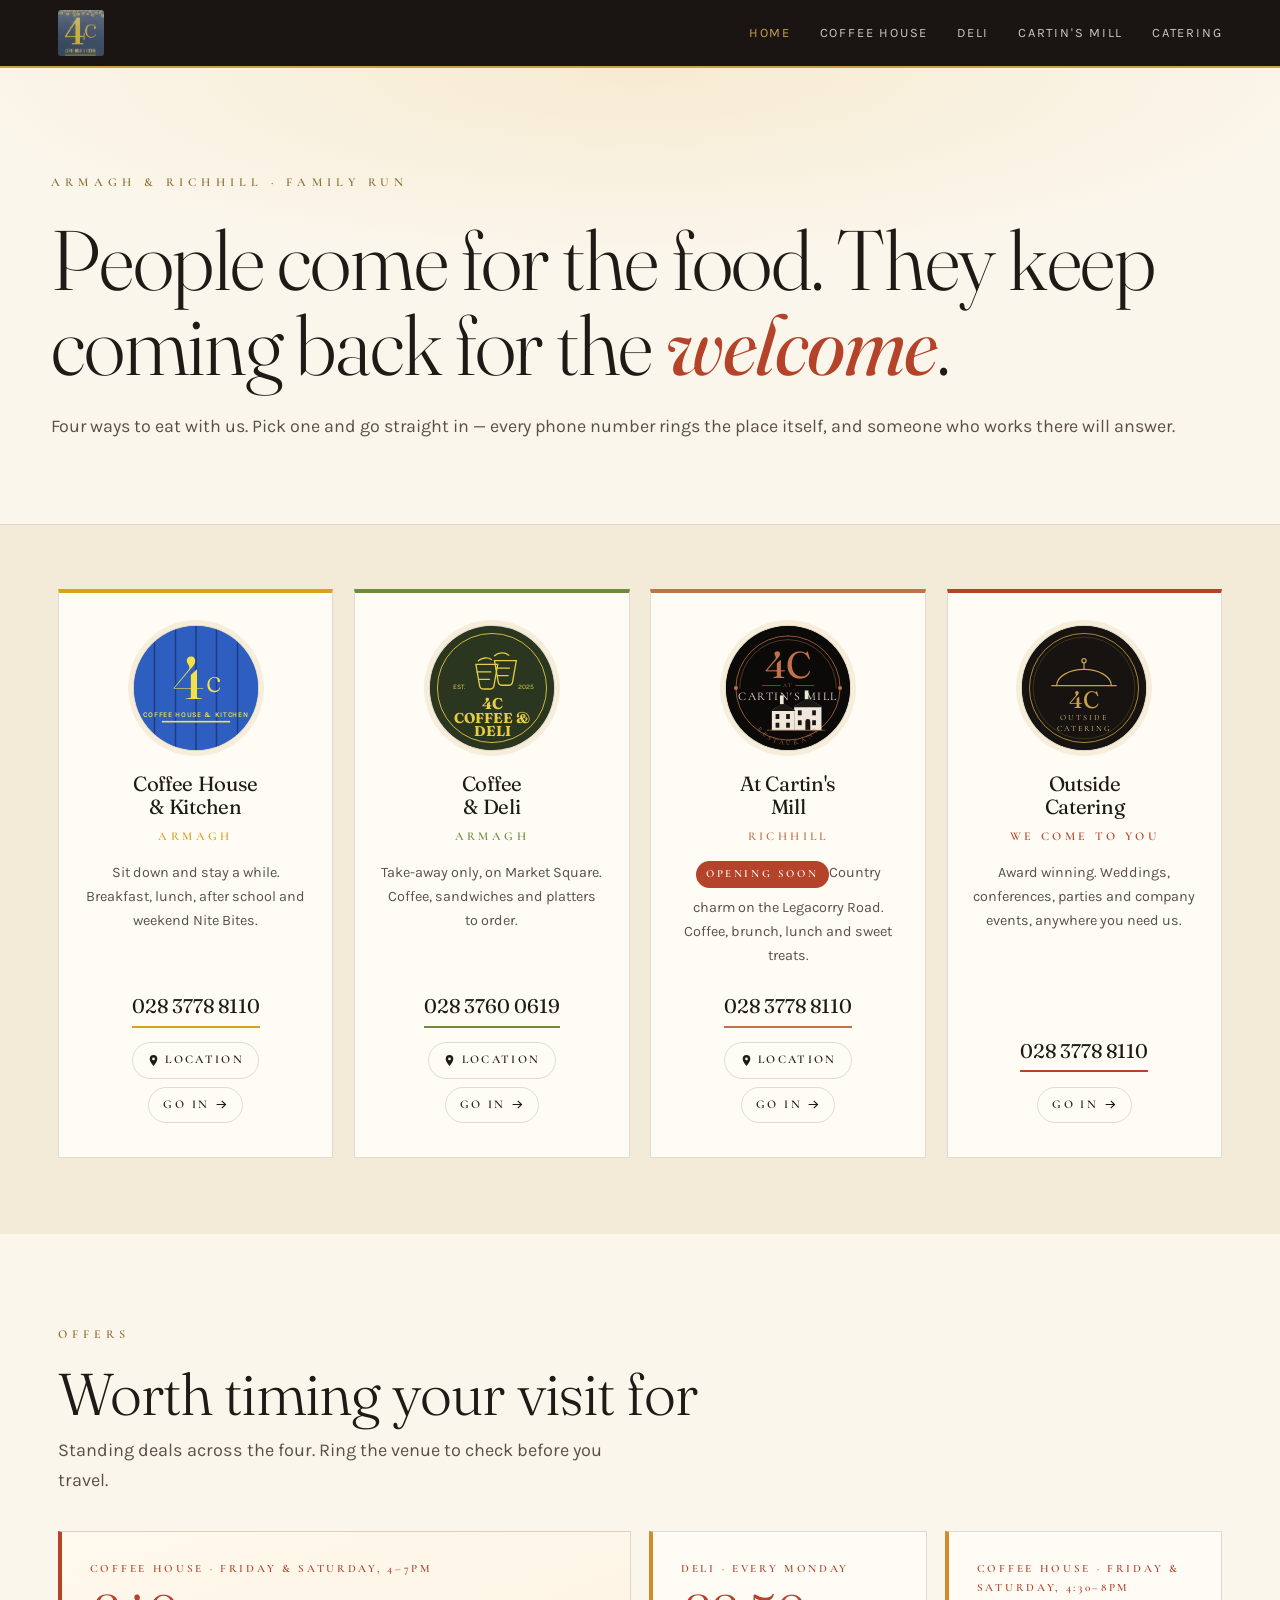
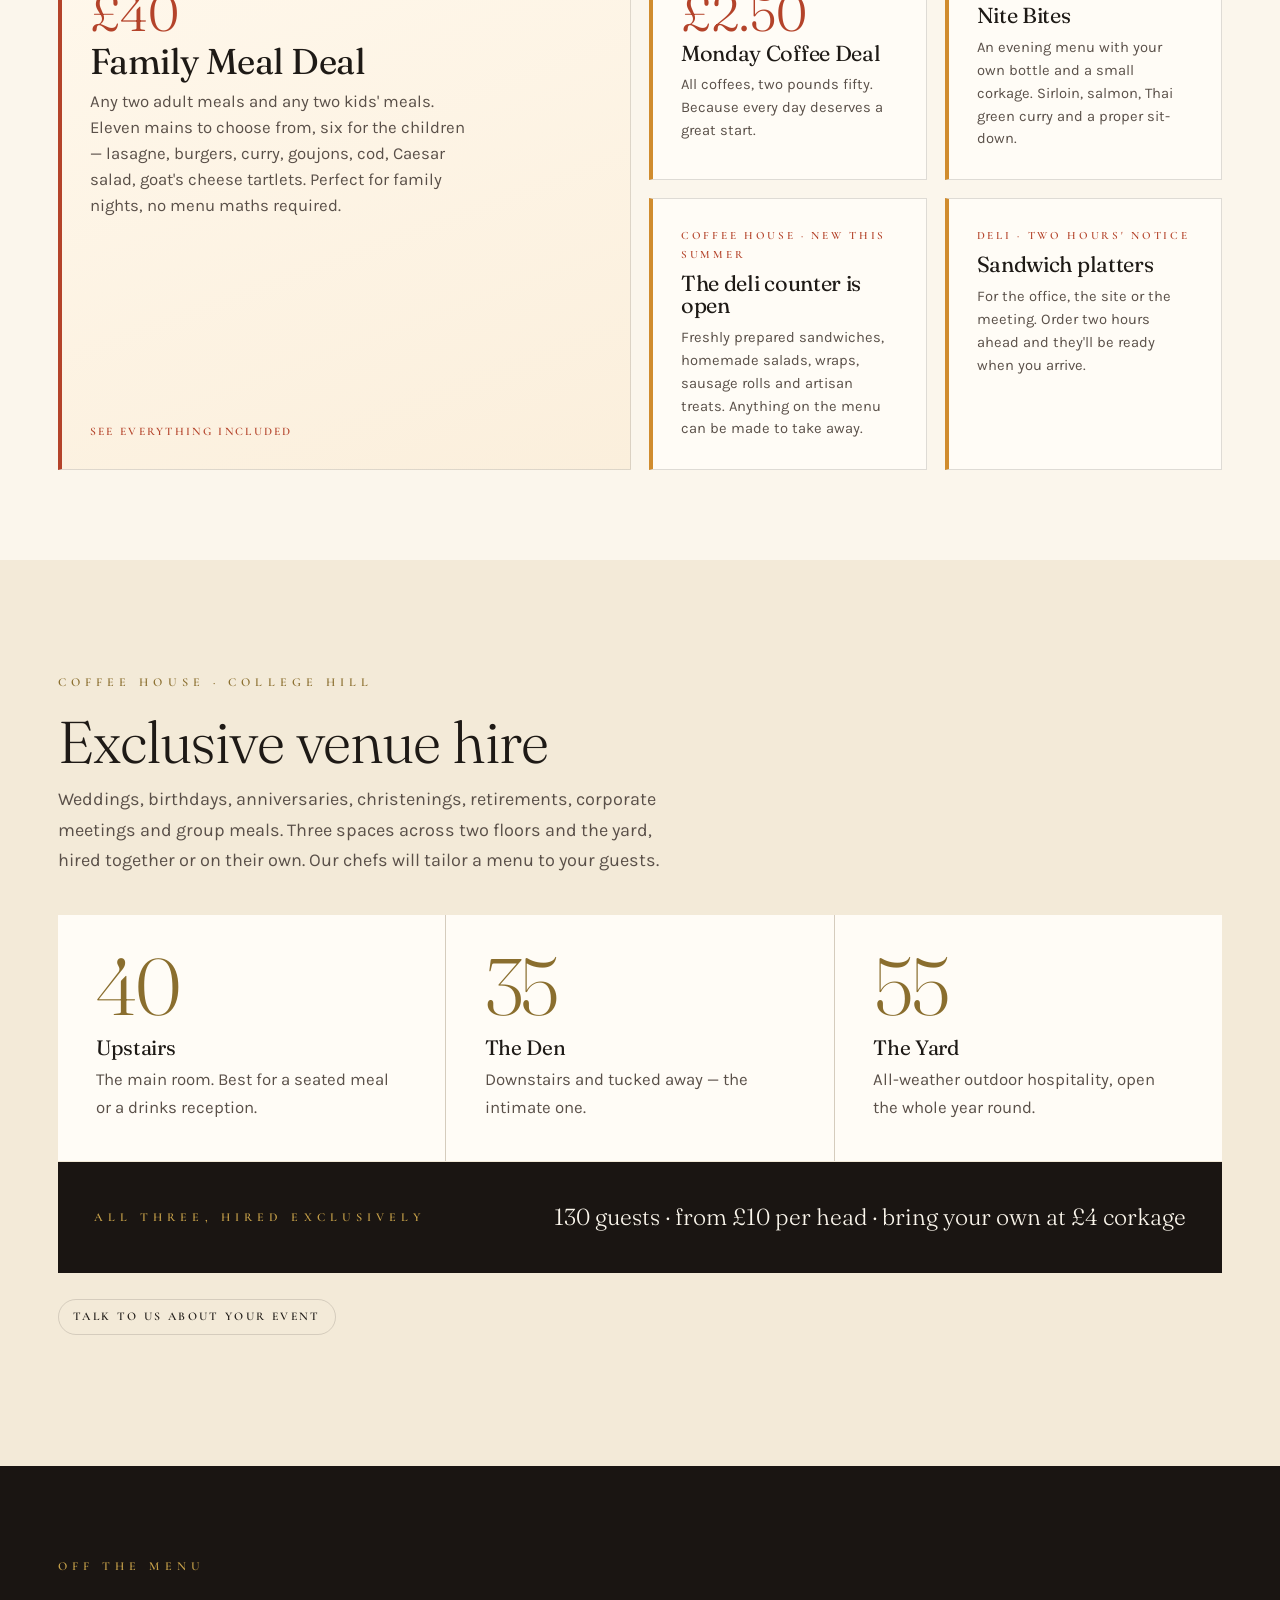
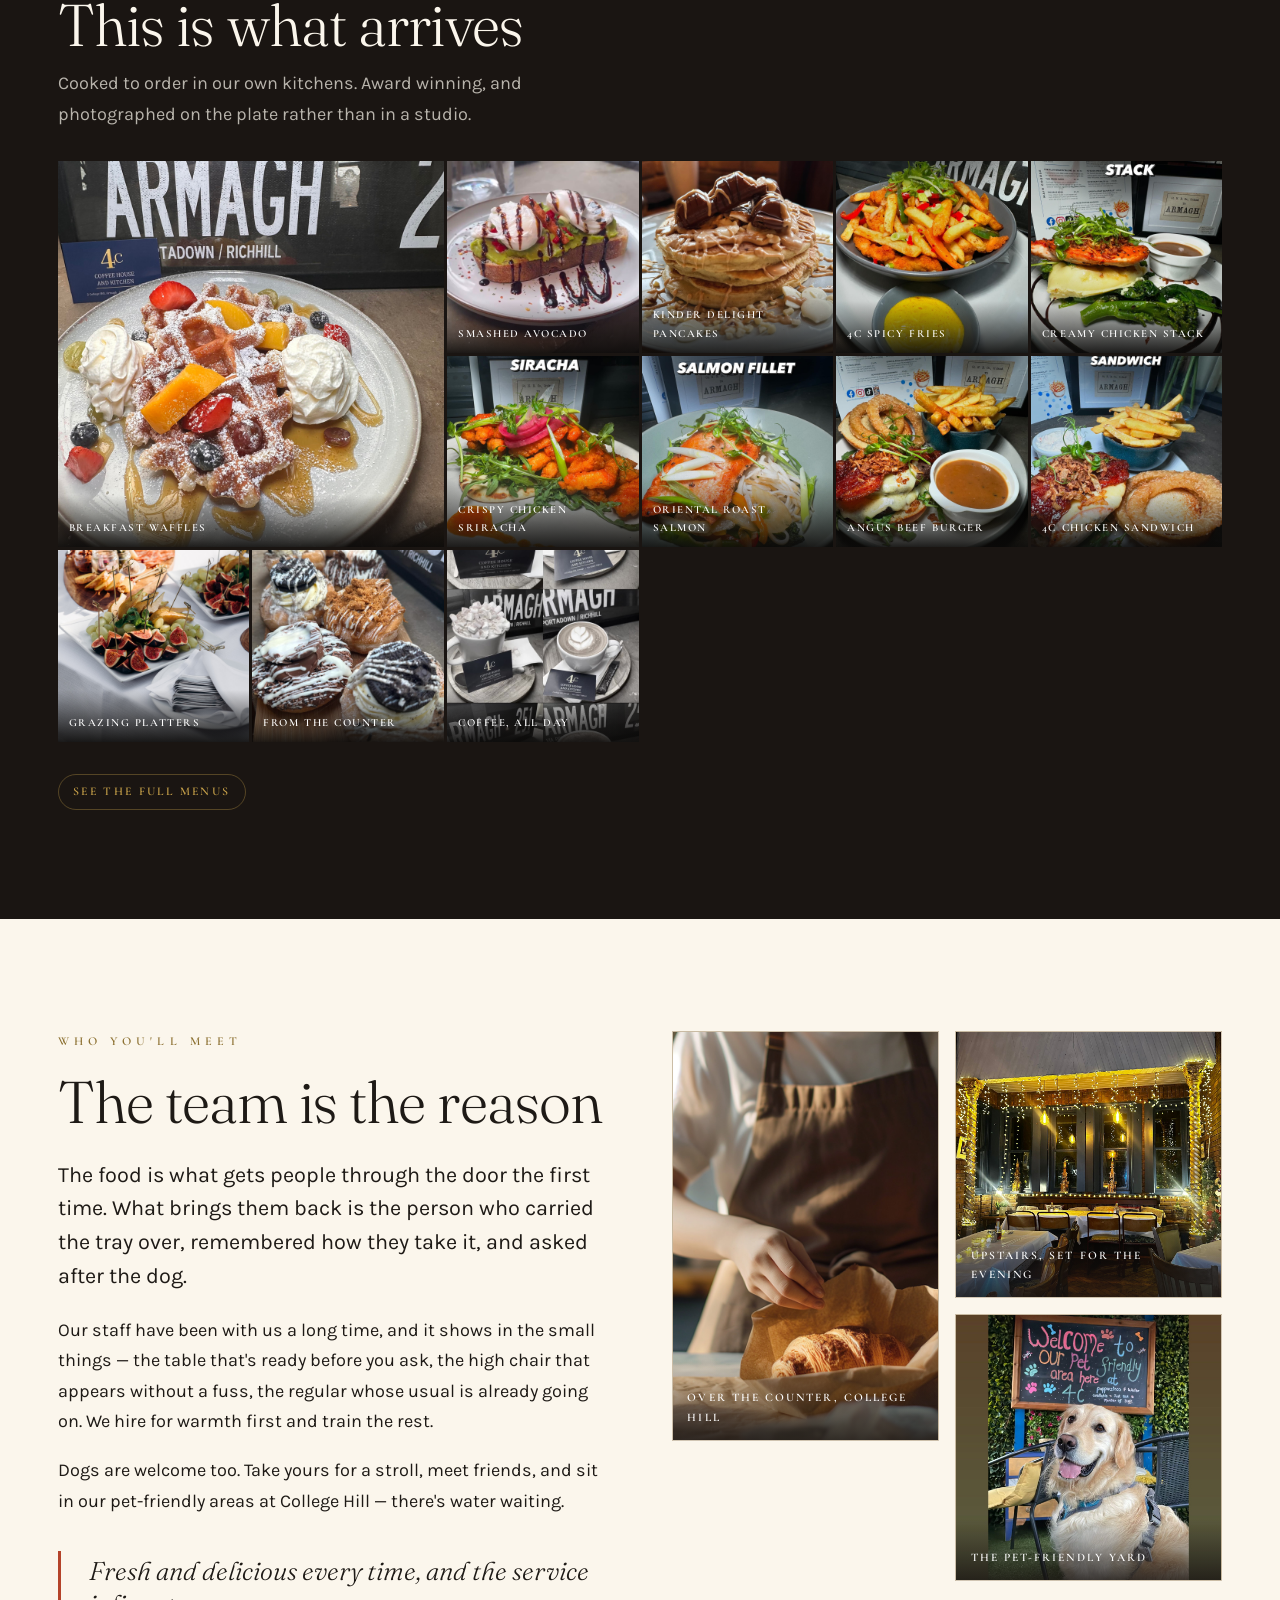
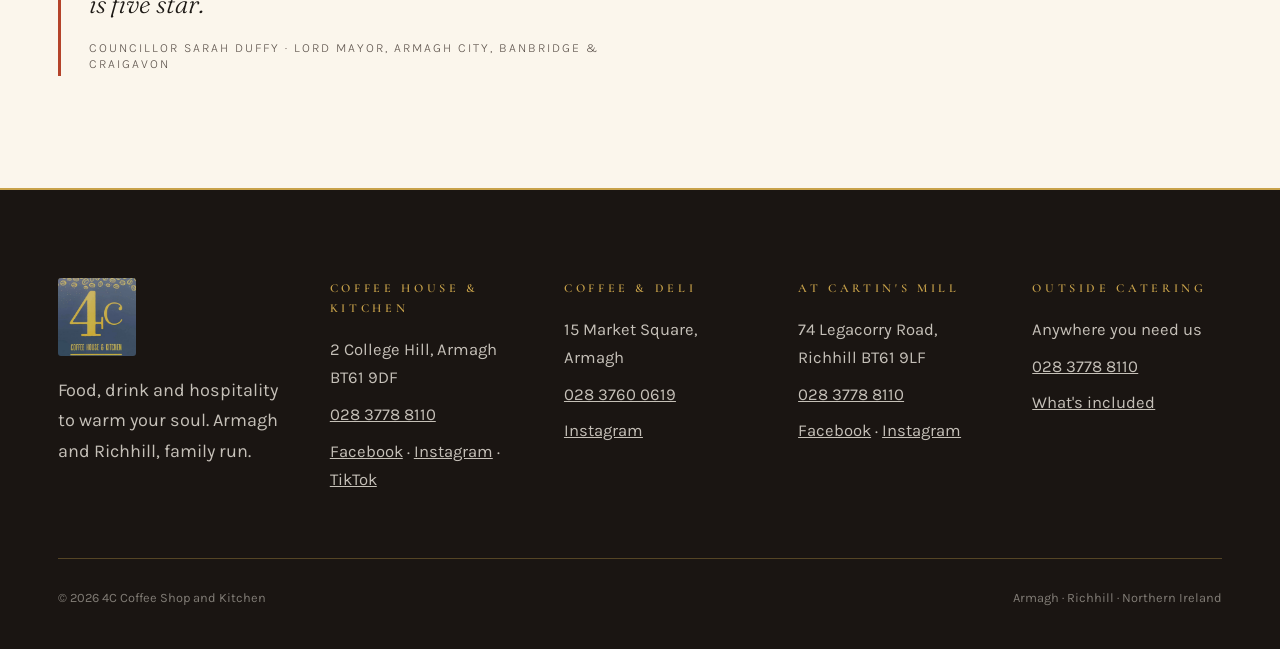
==== index.html @ 3dad9fb1 "Add the site pages, repointed from Wix to local images Eight files taken from the 4c-armagh-site-2 d" ====
<!DOCTYPE html>
<html lang="en-GB">
<head>
<meta charset="utf-8">
<meta name="viewport" content="width=device-width, initial-scale=1">
<title>4C — Coffee House &amp; Kitchen · Coffee &amp; Deli · At Cartin's Mill · Outside Catering</title>
<meta name="description" content="Four ways to eat with us across Armagh and Richhill. People come for the food and keep coming back for the welcome.">
<link rel="preconnect" href="https://fonts.googleapis.com">
<link rel="preconnect" href="https://fonts.gstatic.com" crossorigin>
<link href="https://fonts.googleapis.com/css2?family=Cormorant+Garamond:wght@400;500;600&family=Fraunces:opsz,wght@9..144,300;9..144,400;9..144,600;9..144,700&family=Karla:wght@300;400;500;600&display=swap" rel="stylesheet">
<link rel="stylesheet" href="styles.css">
</head>
<body>
<header class="masthead">
<div class="wrap masthead__in">
<a class="brandmark" href="index.html" aria-label="4C, home">
<img src="images/logo-4c.jpg" alt="4C Coffee House &amp; Kitchen">
</a>
<nav>
<a href="index.html" class="here">Home</a>
<a href="coffee-house.html">Coffee House</a>
<a href="coffee-deli.html">Deli</a>
<a href="cartins-mill.html">Cartin's Mill</a>
<a href="outside-catering.html">Catering</a>
</nav>
</div>
</header>
<main>
<section class="hero">
<div class="wrap hero__in">
<span class="label">Armagh &amp; Richhill · Family run</span>
<h1>People come for the food. They keep coming back for the <em>welcome</em>.</h1>
<p class="hero__sub">Four ways to eat with us. Pick one and go straight in — every phone number rings the place itself, and someone who works there will answer.</p>
</div>
</section>
<section class="offers" aria-label="Our four offerings">
<div class="wrap"><div class="offers__grid">
<article class="offer" style="--brand:#D9A21B">
<a class="offer__icon" href="coffee-house.html" aria-label="Coffee House and Kitchen">
<span class="medallion" style="--brand:#2E5EC0"><svg class="medallion__fb" viewBox="0 0 200 200" aria-hidden="true"><use href="sprite.svg#crest-ch"/></svg></span>
</a>
<h2 class="offer__name"><a href="coffee-house.html" style="text-decoration:none">Coffee House<br>&amp; Kitchen</a></h2>
<p class="offer__where">Armagh</p>
<p class="offer__note">Sit down and stay a while. Breakfast, lunch, after school and weekend Nite Bites.</p>
<a class="offer__tel" href="tel:+442837788110">028 3778 8110</a>
<div class="offer__acts">
<a class="btn" href="https://www.google.com/maps/search/?api=1&amp;query=4C+Coffee+House+and+Kitchen%2C+2+College+Hill%2C+Armagh+BT61+9DF"><svg aria-hidden="true"><use href="sprite.svg#i-pin"/></svg>Location</a>
<a class="btn" href="coffee-house.html">Go in<svg aria-hidden="true"><use href="sprite.svg#i-arrow"/></svg></a>
</div>
</article>
<article class="offer" style="--brand:#6E8A3C">
<a class="offer__icon" href="coffee-deli.html" aria-label="Coffee and Deli">
<span class="medallion" style="--brand:#2B3620"><svg class="medallion__fb" viewBox="0 0 200 200" aria-hidden="true"><use href="sprite.svg#crest-deli"/></svg></span>
</a>
<h2 class="offer__name"><a href="coffee-deli.html" style="text-decoration:none">Coffee<br>&amp; Deli</a></h2>
<p class="offer__where">Armagh</p>
<p class="offer__note">Take-away only, on Market Square. Coffee, sandwiches and platters to order.</p>
<a class="offer__tel" href="tel:+442837600619">028 3760 0619</a>
<div class="offer__acts">
<a class="btn" href="https://www.google.com/maps/search/?api=1&amp;query=4C+Coffee+and+Deli%2C+15+Market+Square%2C+Armagh"><svg aria-hidden="true"><use href="sprite.svg#i-pin"/></svg>Location</a>
<a class="btn" href="coffee-deli.html">Go in<svg aria-hidden="true"><use href="sprite.svg#i-arrow"/></svg></a>
</div>
</article>
<article class="offer" style="--brand:#C0724A">
<a class="offer__icon" href="cartins-mill.html" aria-label="At Cartin's Mill">
<span class="medallion" style="--brand:#0B0A09"><svg class="medallion__fb" viewBox="0 0 200 200" aria-hidden="true"><use href="sprite.svg#crest-mill"/></svg></span>
</a>
<h2 class="offer__name"><a href="cartins-mill.html" style="text-decoration:none">At Cartin's<br>Mill</a></h2>
<p class="offer__where">Richhill</p>
<p class="offer__note"><span class="flag">Opening soon</span>Country charm on the Legacorry Road. Coffee, brunch, lunch and sweet treats.</p>
<a class="offer__tel" href="tel:+442837788110">028 3778 8110</a>
<div class="offer__acts">
<a class="btn" href="https://www.google.com/maps/search/?api=1&amp;query=Cartin%27s+Mill%2C+74+Legacorry+Road%2C+Richhill%2C+Armagh+BT61+9LF"><svg aria-hidden="true"><use href="sprite.svg#i-pin"/></svg>Location</a>
<a class="btn" href="cartins-mill.html">Go in<svg aria-hidden="true"><use href="sprite.svg#i-arrow"/></svg></a>
</div>
</article>
<article class="offer" style="--brand:#B4432A">
<a class="offer__icon" href="outside-catering.html" aria-label="Outside Catering">
<span class="medallion" style="--brand:#171310"><svg class="medallion__fb" viewBox="0 0 200 200" aria-hidden="true"><use href="sprite.svg#crest-cater"/></svg></span>
</a>
<h2 class="offer__name"><a href="outside-catering.html" style="text-decoration:none">Outside<br>Catering</a></h2>
<p class="offer__where">We come to you</p>
<p class="offer__note">Award winning. Weddings, conferences, parties and company events, anywhere you need us.</p>
<a class="offer__tel" href="tel:+442837788110">028 3778 8110</a>
<div class="offer__acts">
<a class="btn" href="outside-catering.html">Go in<svg aria-hidden="true"><use href="sprite.svg#i-arrow"/></svg></a>
</div>
</article>
</div></div>
</section>
<section class="promos" aria-label="Offers">
<div class="wrap">
<span class="label label--dark">Offers</span>
<h2 style="margin:1.2rem 0 .7rem">Worth timing your visit for</h2>
<p style="max-width:54ch;color:var(--ink-soft);margin-bottom:2.2rem">Standing deals across the four. Ring the venue to check before you travel.</p>
<div class="promos__grid">
<a class="promo promo--hero" href="coffee-house.html#menus">
<span class="promo__tag">Coffee House · Friday &amp; Saturday, 4–7pm</span>
<span class="promo__price">£40</span>
<h3>Family Meal Deal</h3>
<p>Any two adult meals and any two kids' meals. Eleven mains to choose from, six for the children — lasagne, burgers, curry, goujons, cod, Caesar salad, goat's cheese tartlets. Perfect for family nights, no menu maths required.</p>
<span class="promo__go">See everything included</span>
</a>
<a class="promo" href="coffee-deli.html">
<span class="promo__tag">Deli · Every Monday</span>
<span class="promo__price">£2.50</span>
<h3>Monday Coffee Deal</h3>
<p>All coffees, two pounds fifty. Because every day deserves a great start.</p>
</a>
<a class="promo" href="coffee-house.html#menus">
<span class="promo__tag">Coffee House · Friday &amp; Saturday, 4:30–8pm</span>
<h3>Nite Bites</h3>
<p>An evening menu with your own bottle and a small corkage. Sirloin, salmon, Thai green curry and a proper sit-down.</p>
</a>
<a class="promo" href="coffee-house.html">
<span class="promo__tag">Coffee House · New this summer</span>
<h3>The deli counter is open</h3>
<p>Freshly prepared sandwiches, homemade salads, wraps, sausage rolls and artisan treats. Anything on the menu can be made to take away.</p>
</a>
<a class="promo" href="coffee-deli.html">
<span class="promo__tag">Deli · Two hours' notice</span>
<h3>Sandwich platters</h3>
<p>For the office, the site or the meeting. Order two hours ahead and they'll be ready when you arrive.</p>
</a>
</div>
</div>
</section>
<section class="band band--tint" id="hire">
<div class="wrap">
<span class="label label--dark">Coffee House · College Hill</span>
<h2 style="margin:1.2rem 0 .8rem">Exclusive venue hire</h2>
<p style="max-width:58ch;color:var(--ink-soft)">Weddings, birthdays, anniversaries, christenings, retirements, corporate meetings and group meals. Three spaces across two floors and the yard, hired together or on their own. Our chefs will tailor a menu to your guests.</p>
<div class="rooms">
<div class="room"><div class="room__n">40</div><h3>Upstairs</h3><p>The main room. Best for a seated meal or a drinks reception.</p></div>
<div class="room"><div class="room__n">35</div><h3>The Den</h3><p>Downstairs and tucked away — the intimate one.</p></div>
<div class="room"><div class="room__n">55</div><h3>The Yard</h3><p>All-weather outdoor hospitality, open the whole year round.</p></div>
</div>
<div class="hire-terms">
<span class="label">All three, hired exclusively</span>
<strong>130 guests · from £10 per head · bring your own at £4 corkage</strong>
</div>
<p style="margin-top:1.6rem"><a class="btn" href="coffee-house.html#hire">Talk to us about your event</a></p>
</div>
</section>
<section class="foodwall" aria-label="Food at 4C">
<div class="wrap">
<span class="label">Off the menu</span>
<h2 style="margin:1.2rem 0 .8rem;color:var(--cream)">This is what arrives</h2>
<p style="color:rgba(251,246,236,.7);max-width:52ch;margin-bottom:2rem">Cooked to order in our own kitchens. Award winning, and photographed on the plate rather than in a studio.</p>
<div class="foodwall__grid">
<figure><img src="images/dish-waffles.jpg" alt="Breakfast waffles with seasonal fruit and cream" loading="lazy" onerror="this.style.display='none';this.parentNode.classList.add('noimg')"><figcaption>Breakfast Waffles</figcaption></figure>
<figure><img src="images/dish-smashed-avocado.jpg" alt="Smashed avocado with poached egg and halloumi" loading="lazy" onerror="this.style.display='none';this.parentNode.classList.add('noimg')"><figcaption>Smashed Avocado</figcaption></figure>
<figure><img src="images/dish-kinder-pancakes.jpg" alt="Kinder Delight pancake stack" loading="lazy" onerror="this.style.display='none';this.parentNode.classList.add('noimg')"><figcaption>Kinder Delight Pancakes</figcaption></figure>
<figure><img src="images/dish-spicy-fries.jpg" alt="4C spicy loaded fries with jalapeños" loading="lazy" onerror="this.style.display='none';this.parentNode.classList.add('noimg')"><figcaption>4C Spicy Fries</figcaption></figure>
<figure><img src="images/dish-creamy-chicken-stack.jpg" alt="Creamy chicken stack on champ" loading="lazy" onerror="this.style.display='none';this.parentNode.classList.add('noimg')"><figcaption>Creamy Chicken Stack</figcaption></figure>
<figure><img src="images/dish-sriracha.jpg" alt="Crispy chicken sriracha on flatbread" loading="lazy" onerror="this.style.display='none';this.parentNode.classList.add('noimg')"><figcaption>Crispy Chicken Sriracha</figcaption></figure>
<figure><img src="images/dish-salmon.jpg" alt="Oriental roast salmon fillet" loading="lazy" onerror="this.style.display='none';this.parentNode.classList.add('noimg')"><figcaption>Oriental Roast Salmon</figcaption></figure>
<figure><img src="images/dish-angus-burger.jpg" alt="Smashed Angus beef burger with fries and soup" loading="lazy" onerror="this.style.display='none';this.parentNode.classList.add('noimg')"><figcaption>Angus Beef Burger</figcaption></figure>
<figure><img src="images/dish-chicken-sandwich.jpg" alt="4C chicken sandwich with house fries" loading="lazy" onerror="this.style.display='none';this.parentNode.classList.add('noimg')"><figcaption>4C Chicken Sandwich</figcaption></figure>
<figure><img src="images/grazing-platter.jpg" alt="Grazing platter with figs and grapes" loading="lazy" onerror="this.style.display='none';this.parentNode.classList.add('noimg')"><figcaption>Grazing Platters</figcaption></figure>
<figure><img src="images/sweet-treats.jpg" alt="Cream buns with chocolate drizzle" loading="lazy" onerror="this.style.display='none';this.parentNode.classList.add('noimg')"><figcaption>From the Counter</figcaption></figure>
<figure><img src="images/hot-chocolate-cappuccino.jpg" alt="Cappuccino and hot chocolate" loading="lazy" onerror="this.style.display='none';this.parentNode.classList.add('noimg')"><figcaption>Coffee, all day</figcaption></figure>
</div>
<p style="margin-top:2rem"><a class="btn" style="border-color:var(--hairline-gold);color:var(--gold)" href="coffee-house.html#menus">See the full menus</a></p>
</div>
</section>
<section class="band">
<div class="wrap">
<div class="welcome">
<div>
<span class="label label--dark">Who you'll meet</span>
<h2 style="margin:1.3rem 0 1.6rem">The team is the reason</h2>
<p class="welcome__lead">The food is what gets people through the door the first time. What brings them back is the person who carried the tray over, remembered how they take it, and asked after the dog.</p>
<p>Our staff have been with us a long time, and it shows in the small things — the table that's ready before you ask, the high chair that appears without a fuss, the regular whose usual is already going on. We hire for warmth first and train the rest.</p>
<p>Dogs are welcome too. Take yours for a stroll, meet friends, and sit in our pet-friendly areas at College Hill — there's water waiting.</p>
<figure class="pull">
Fresh and delicious every time, and the service is five star.
<cite>Councillor Sarah Duffy · Lord Mayor, Armagh City, Banbridge &amp; Craigavon</cite>
</figure>
</div>
<div class="frames">
<figure class="frame frame--tall">
<img src="images/team-counter.jpg" alt="A member of the 4C team handing over a fresh bake" loading="lazy" onerror="this.style.display='none';this.parentNode.classList.add('noimg')">
<figcaption>Over the counter, College Hill</figcaption>
</figure>
<figure class="frame frame--sq">
<img src="images/interior-evening.jpg" alt="Inside the Coffee House in the evening" loading="lazy" onerror="this.style.display='none';this.parentNode.classList.add('noimg')">
<figcaption>Upstairs, set for the evening</figcaption>
</figure>
<figure class="frame frame--sq">
<img src="images/yard-pet-friendly.jpg" alt="A dog in the pet-friendly yard" loading="lazy" onerror="this.style.display='none';this.parentNode.classList.add('noimg')">
<figcaption>The pet-friendly yard</figcaption>
</figure>
</div>
</div>
</div>
</section>
</main>
<footer class="foot">
<div class="wrap">
<div class="foot__grid">
<div>
<img class="footmark" src="images/logo-4c.jpg" alt="4C Coffee House &amp; Kitchen">
<p style="margin-top:1.2rem;max-width:30ch;color:rgba(251,246,236,.76)">Food, drink and hospitality to warm your soul. Armagh and Richhill, family run.</p>
</div>
<div><h4>Coffee House &amp; Kitchen</h4><ul>
<li>2 College Hill, Armagh BT61 9DF</li>
<li><a href="tel:+442837788110">028 3778 8110</a></li>
<li><a href="https://www.facebook.com/4ccoffeehouse">Facebook</a> · <a href="https://www.instagram.com/4ccoffeehouse/">Instagram</a> · <a href="https://www.tiktok.com/@4coffeehouseandkitchen">TikTok</a></li></ul></div>
<div><h4>Coffee &amp; Deli</h4><ul>
<li>15 Market Square, Armagh</li>
<li><a href="tel:+442837600619">028 3760 0619</a></li>
<li><a href="https://www.instagram.com/4ccoffeeanddeli/">Instagram</a></li></ul></div>
<div><h4>At Cartin's Mill</h4><ul>
<li>74 Legacorry Road, Richhill BT61 9LF</li>
<li><a href="tel:+442837788110">028 3778 8110</a></li>
<li><a href="https://www.facebook.com/profile.php?id=61592115714688">Facebook</a> · <a href="https://www.instagram.com/4catcartinsmill/">Instagram</a></li></ul></div>
<div><h4>Outside Catering</h4><ul>
<li>Anywhere you need us</li>
<li><a href="tel:+442837788110">028 3778 8110</a></li>
<li><a href="outside-catering.html">What's included</a></li></ul></div>
</div>
<div class="foot__end">
<span>© 2026 4C Coffee Shop and Kitchen</span>
<span>Armagh · Richhill · Northern Ireland</span>
</div>
</div>
</footer>
</body>
</html>
---- styles.css ----
:root{
--cream:#FBF6EC;--cream-deep:#F3EAD8;--ink:#1E1A16;--ink-soft:#5A5049;
--gold:#C8A24A;--amber:#D9A21B;--paprika:#B4432A;--ochre:#D08C2E;
--espresso:#1A1512;--espresso-lift:#241D18;
--hairline:rgba(30,26,22,.14);--hairline-gold:rgba(200,162,74,.34);
--ch-blue:#2E5EC0;--ch-amber:#D9A21B;
--deli-olive:#2B3620;--deli-gold:#C9A227;--deli-herb:#6E8A3C;
--mill-copper:#C0724A;--mill-char:#14110F;--mill-brass:#D9A05B;
--cater-terra:#B4432A;--cater-ochre:#D08C2E;
--accent:var(--amber);--accent-ink:#8A6E2E;--accent-wash:rgba(200,162,74,.12);
--display:"Fraunces",Georgia,serif;--body:"Karla",system-ui,sans-serif;
--crest:"Cormorant Garamond",Georgia,serif;--gutter:clamp(1.25rem,4.5vw,4.5rem);
}
*{box-sizing:border-box}
html{scroll-behavior:smooth}
@media (prefers-reduced-motion:reduce){html{scroll-behavior:auto}*,*::before,*::after{animation:none!important;transition-duration:.001ms!important}}
body{margin:0;background:var(--cream);color:var(--ink);font-family:var(--body);
font-size:clamp(1.01rem,.42vw + .92rem,1.13rem);line-height:1.68;-webkit-font-smoothing:antialiased}
img{max-width:100%;display:block}
a{color:inherit}
:focus-visible{outline:2px solid var(--paprika);outline-offset:4px}
h1,h2,h3{font-family:var(--display);font-weight:400;line-height:1.02;letter-spacing:-.015em;margin:0}
h1{font-size:clamp(2.6rem,6.4vw,5.6rem);font-weight:300}
h2{font-size:clamp(2.1rem,4.6vw,3.7rem);font-weight:300}
h3{font-size:clamp(1.35rem,1.9vw,1.75rem)}
p{margin:0 0 1.05em}
.wrap{max-width:1280px;margin-inline:auto;padding-inline:var(--gutter)}
.label{font-family:var(--crest);font-weight:600;font-size:clamp(.76rem,.9vw,.86rem);
letter-spacing:.42em;text-transform:uppercase;display:block;color:#8A6E2E}
.label--dark{color:#8A6E2E}
.masthead{position:sticky;top:0;z-index:80;background:var(--espresso);
color:var(--cream);border-bottom:2px solid var(--gold)}
.masthead__in{display:flex;align-items:center;gap:2rem;height:66px}
.brandmark{display:block;line-height:0;flex:none}
.brandmark img{height:46px;width:auto;border-radius:3px;transition:opacity .25s}
.brandmark:hover img{opacity:.82}
.footmark{height:78px;width:auto;border-radius:3px}
.masthead nav{margin-left:auto;display:flex;align-items:center;gap:1.8rem}
.masthead nav a{text-decoration:none;font-size:.8rem;letter-spacing:.14em;
text-transform:uppercase;opacity:.8;transition:.25s}
.masthead nav a:hover,.masthead nav a.here{opacity:1;color:var(--gold)}
@media(max-width:1000px){.masthead nav a{display:none}}
.hero{background:var(--cream);color:var(--ink);position:relative;overflow:hidden;
padding:clamp(3.5rem,9vw,6.5rem) 0 clamp(2.5rem,5vw,4rem);
border-bottom:1px solid var(--hairline)}
.hero::before{content:"";position:absolute;inset:0;pointer-events:none;
background:radial-gradient(90% 70% at 50% 0%,rgba(217,162,27,.13),transparent 62%)}
.hero__in{position:relative;max-width:none;width:100%;padding-inline:clamp(1.25rem,4vw,3.5rem)}
.hero h1{max-width:none;width:100%;margin:1.6rem 0 0;
font-size:clamp(2.5rem,6.6vw,6.4rem);line-height:1.0}
.hero h1 em{font-style:italic;color:var(--paprika);font-weight:400}
.hero__sub{max-width:none;width:100%;margin-top:1.7rem;
font-size:clamp(1.05rem,1.4vw,1.4rem);font-weight:400;line-height:1.5;color:var(--ink-soft)}
.offers{background:var(--cream-deep);padding:clamp(2.5rem,5vw,4rem) 0 clamp(3rem,6vw,5rem)}
.offers__grid{display:grid;gap:clamp(1rem,1.6vw,1.5rem)}
@media(min-width:700px){.offers__grid{grid-template-columns:repeat(2,1fr)}}
@media(min-width:1120px){.offers__grid{grid-template-columns:repeat(4,1fr)}}
.offer{background:#FFFCF6;color:var(--ink);border:1px solid var(--hairline);
border-top:4px solid var(--brand);
padding:clamp(1.75rem,2.6vw,2.4rem) clamp(1.25rem,2vw,1.75rem);
display:flex;flex-direction:column;align-items:center;text-align:center;
transition:transform .35s ease,box-shadow .35s ease}
.offer:hover{transform:translateY(-4px);box-shadow:0 14px 34px rgba(30,26,22,.13)}
.offer__icon{display:block;text-decoration:none;border-radius:50%}
.medallion{position:relative;width:clamp(104px,10vw,124px);aspect-ratio:1;border-radius:50%;
display:grid;place-items:center;overflow:hidden;background:var(--brand);
box-shadow:0 0 0 1px rgba(30,26,22,.12),0 0 0 6px rgba(200,162,74,.16);
transition:box-shadow .4s ease,transform .4s ease}
.offer__icon:hover .medallion{box-shadow:0 0 0 1px var(--brand),0 0 0 10px rgba(200,162,74,.26);transform:translateY(-2px)}
.medallion img{position:absolute;inset:0;width:100%;height:100%;object-fit:cover;z-index:2}
.medallion__fb{position:absolute;inset:0;z-index:1;width:100%;height:100%}
.offer__name{font-family:var(--display);font-size:clamp(1.15rem,1.6vw,1.4rem);
line-height:1.15;margin:1.35rem 0 .45rem;font-weight:400}
.offer__where{font-family:var(--crest);font-size:.75rem;letter-spacing:.28em;
text-transform:uppercase;color:var(--brand);margin:0;font-weight:600}
.offer__note{font-size:.9rem;color:var(--ink-soft);margin:.9rem 0 0;max-width:27ch;flex:1}
.offer__tel{display:block;margin:1.4rem 0 .9rem;font-family:var(--display);font-size:1.24rem;
text-decoration:none;color:var(--ink);border-bottom:2px solid var(--brand);padding-bottom:.1em}
.offer__tel:hover{color:var(--brand)}
.offer__acts{display:flex;gap:.5rem;flex-wrap:wrap;justify-content:center}
.btn{display:inline-flex;align-items:center;gap:.45em;text-decoration:none;
font-family:var(--crest);font-size:.74rem;letter-spacing:.2em;text-transform:uppercase;font-weight:600;
border:1px solid var(--hairline);color:var(--ink);border-radius:999px;
padding:.62em 1.2em;transition:.25s;white-space:nowrap;background:transparent}
.btn:hover{background:var(--paprika);border-color:var(--paprika);color:#fff}
.btn svg{width:13px;height:13px;fill:currentColor;flex:none}
.flag{display:inline-block;margin-bottom:.5rem;font-family:var(--crest);font-size:.68rem;
letter-spacing:.24em;text-transform:uppercase;font-weight:600;
background:var(--paprika);color:#fff;padding:.4em .95em;border-radius:999px}
.band{padding:clamp(4rem,9vw,7rem) 0}
.band--tint{background:var(--cream-deep)}
.band__head{margin-bottom:clamp(2rem,4vw,3.25rem);max-width:34ch}
.band__head h2{margin-top:1.3rem}
.band__head p{margin-top:1.2rem;max-width:56ch;color:var(--ink-soft)}
.welcome{display:grid;gap:clamp(2rem,5vw,4.5rem);align-items:start}
@media(min-width:960px){.welcome{grid-template-columns:1fr 1fr}}
.welcome__lead{font-size:1.2em;line-height:1.55}
.pull{border-left:3px solid var(--paprika);padding:.2rem 0 .2rem 1.8rem;margin:2.2rem 0 0;
font-family:var(--display);font-weight:300;font-style:italic;
font-size:clamp(1.2rem,2.2vw,1.6rem);line-height:1.32}
.pull cite{display:block;margin-top:1.1rem;font-family:var(--body);font-style:normal;
font-size:.78rem;letter-spacing:.16em;text-transform:uppercase;color:var(--ink-soft)}
.frames{display:grid;grid-template-columns:repeat(2,1fr);gap:1rem}
.frame{position:relative;overflow:hidden;border:1px solid var(--hairline);margin:0;
background:linear-gradient(150deg,#EFE3CE,#E2D2B4 55%,#EADCC4)}
.frame--tall{grid-row:span 2;aspect-ratio:3/4.6}
.frame--sq{aspect-ratio:1}
.frame img{width:100%;height:100%;object-fit:cover;position:relative;z-index:2}
.frame figcaption{position:absolute;left:0;right:0;bottom:0;z-index:3;padding:1.8rem .9rem .8rem;
font-family:var(--crest);font-size:.72rem;letter-spacing:.18em;text-transform:uppercase;font-weight:600;
color:#fff;background:linear-gradient(transparent,rgba(26,21,18,.82))}
.frame.noimg figcaption{background:none;position:static;display:grid;place-items:center;
height:100%;color:#8A6E2E;text-align:center;padding:1rem}
.quickbar__in{display:flex;gap:1rem;align-items:center;flex-wrap:wrap;justify-content:space-between}
.quickbar__acts{display:flex;gap:.5rem;flex-wrap:wrap}
.venue__facts{min-width:min(100%,268px);padding-top:1.35rem;border-top:3px solid var(--accent)}
.venue__facts dl{margin:0;display:grid;gap:1.15rem}
.venue__facts dt{font-family:var(--crest);font-size:.74rem;letter-spacing:.3em;
text-transform:uppercase;color:var(--ink-soft);margin-bottom:.2rem;font-weight:600}
.venue__facts dd{margin:0;font-size:.97em;line-height:1.5}
.socials{display:flex;gap:.5rem;margin-top:.35rem;flex-wrap:wrap}
.tabs{display:flex;gap:.55rem;flex-wrap:wrap;margin-bottom:1.75rem}
.tab{font-family:var(--crest);font-size:.8rem;letter-spacing:.24em;text-transform:uppercase;
font-weight:600;background:transparent;color:var(--ink);border:1px solid var(--hairline);
border-radius:999px;padding:.7em 1.5em;cursor:pointer;transition:.25s}
.tab:hover{border-color:var(--accent)}
.tab[aria-selected="true"]{background:var(--accent-ink);color:#fff;border-color:var(--accent-ink)}
.served{font-family:var(--crest);font-size:.88rem;letter-spacing:.2em;text-transform:uppercase;
font-weight:600;color:var(--paprika);margin:0 0 2.75rem}
.menucols{display:grid;gap:0 clamp(2.5rem,5vw,5rem)}
@media(min-width:940px){.menucols{grid-template-columns:1fr 1fr}}
.course{margin-bottom:3rem;break-inside:avoid}
.course > .label{margin-bottom:.9rem}
.course__note{font-style:italic;color:var(--ink-soft);margin:-.4rem 0 1.4rem;font-size:.95em}
.dish{padding:1rem 0;border-top:1px solid var(--hairline);display:flex;gap:1.1rem;align-items:flex-start}
.dish__shot{flex:none;width:74px;height:74px;object-fit:cover;border:1px solid var(--hairline)}
.dish__text{flex:1;min-width:0}
.dish__top{display:flex;align-items:baseline;gap:.75rem}
.dish__name{font-family:var(--display);font-size:1.08rem}
.dish__lead{flex:1;border-bottom:1px dotted rgba(30,26,22,.26);transform:translateY(-.28em)}
.dish__price{font-family:var(--display);font-size:1.04rem;color:var(--paprika);white-space:nowrap}
.dish__price.inc{font-family:var(--crest);font-size:.7rem;letter-spacing:.2em;
text-transform:uppercase;color:var(--ink-soft)}
.dish__desc{margin:.35rem 0 0;font-size:.93em;line-height:1.55;color:var(--ink-soft);max-width:52ch}
.dish__diet{display:inline-block;margin-top:.5rem;font-family:var(--crest);font-size:.68rem;
letter-spacing:.2em;text-transform:uppercase;font-weight:600;color:var(--deli-herb)}
.menufoot{margin-top:1rem;padding-top:1.6rem;border-top:1px solid var(--hairline);
font-size:.9em;color:var(--ink-soft)}
.cater{display:grid;gap:clamp(2rem,5vw,4rem)}
@media(min-width:980px){.cater{grid-template-columns:1.15fr .85fr}}
.served-list{list-style:none;margin:1.75rem 0 0;padding:0}
.served-list li{padding:.85rem 0 .85rem 2.1rem;border-top:1px solid var(--hairline);position:relative}
.served-list li::before{content:"";position:absolute;left:0;top:1.42rem;width:14px;height:2px;background:var(--accent)}
.testimonial{background:var(--espresso);border:1px solid var(--hairline-gold);
padding:clamp(2rem,4vw,3rem);align-self:start;color:var(--cream)}
.testimonial .label{color:var(--gold)}
.testimonial blockquote{margin:1.4rem 0 0;font-family:var(--display);font-weight:300;
font-style:italic;font-size:clamp(1.2rem,2.2vw,1.55rem);line-height:1.36}
.testimonial figcaption{margin-top:1.75rem;font-size:.9em;color:rgba(251,246,236,.7)}
.testimonial figcaption strong{display:block;color:var(--gold);margin-bottom:.15rem}
.rooms{display:grid;gap:1px;background:var(--hairline);margin-top:2.5rem}
@media(min-width:820px){.rooms{grid-template-columns:repeat(3,1fr)}}
.room{background:#FFFCF6;padding:clamp(1.75rem,3vw,2.5rem)}
.room__n{font-family:var(--display);font-weight:300;font-size:clamp(3.4rem,7vw,5rem);
line-height:.82;letter-spacing:-.04em;color:var(--accent-ink)}
.room h3{margin:1.1rem 0 .5rem;font-size:1.3rem}
.room p{margin:0;font-size:.93em;color:var(--ink-soft)}
.hire-terms{margin-top:1px;background:var(--espresso);color:var(--cream);
padding:clamp(1.5rem,3vw,2.25rem);display:flex;justify-content:space-between;
align-items:center;gap:1.5rem;flex-wrap:wrap}
.hire-terms .label{color:var(--gold)}
.hire-terms strong{font-family:var(--display);font-weight:300;font-size:clamp(1.1rem,2vw,1.45rem)}
.gallery{display:grid;grid-template-columns:repeat(2,1fr);gap:2px;margin-top:2.5rem}
@media(min-width:760px){.gallery{grid-template-columns:repeat(4,1fr)}}
.gallery figure{margin:0;position:relative;aspect-ratio:1;overflow:hidden;
background:linear-gradient(150deg,#EFE3CE,#E2D2B4 55%,#EADCC4)}
.gallery img{width:100%;height:100%;object-fit:cover;transition:transform .6s ease}
.gallery figure:hover img{transform:scale(1.05)}
.gallery figcaption{position:absolute;left:0;right:0;bottom:0;padding:1.6rem .85rem .7rem;
font-family:var(--crest);font-size:.72rem;letter-spacing:.18em;text-transform:uppercase;font-weight:600;
color:#fff;background:linear-gradient(transparent,rgba(26,21,18,.86));z-index:2}
.gallery figure.noimg figcaption{background:none;position:static;display:grid;place-items:center;
height:100%;color:#8A6E2E;text-align:center;padding:1rem}
.nextup{background:var(--espresso);color:var(--cream);padding:clamp(2.5rem,5vw,4rem) 0}
.nextup .label{color:var(--gold)}
.nextup__grid{display:grid;gap:1px;background:var(--hairline-gold);margin-top:1.8rem}
@media(min-width:640px){.nextup__grid{grid-template-columns:repeat(3,1fr)}}
.nextup a{background:var(--espresso-lift);padding:1.5rem 1.25rem;text-decoration:none;
display:flex;align-items:center;gap:1rem;transition:background .3s}
.nextup a:hover{background:#2E251E}
.nextup .medallion{width:56px;flex:none;box-shadow:0 0 0 1px rgba(200,162,74,.4)}
.nextup span{font-family:var(--display);font-size:1.05rem;line-height:1.2}
.foot{background:var(--espresso);color:var(--cream);padding:clamp(3.5rem,7vw,5.5rem) 0 2.5rem;
border-top:2px solid var(--gold)}
.foot__grid{display:grid;gap:2.75rem}
@media(min-width:860px){.foot__grid{grid-template-columns:1.2fr 1fr 1fr 1fr 1fr}}
.foot h4{font-family:var(--crest);font-size:.76rem;letter-spacing:.3em;text-transform:uppercase;
color:var(--gold);margin:0 0 1.1rem;font-weight:600}
.foot ul{list-style:none;margin:0;padding:0;font-size:.92em}
.foot li{margin-bottom:.55rem;color:rgba(251,246,236,.76)}
.foot__end{margin-top:3.5rem;padding-top:1.75rem;border-top:1px solid var(--hairline-gold);
font-size:.8rem;color:rgba(251,246,236,.46);display:flex;justify-content:space-between;
gap:1rem;flex-wrap:wrap}
.promos{background:var(--cream);padding:clamp(3.5rem,7vw,6rem) 0}
.promos__grid{display:grid;gap:clamp(.9rem,1.4vw,1.25rem)}
@media(min-width:640px){.promos__grid{grid-template-columns:repeat(2,1fr)}}
@media(min-width:1060px){.promos__grid{grid-template-columns:repeat(4,1fr)}}
.promo{display:flex;flex-direction:column;text-decoration:none;background:#FFFCF6;
border:1px solid var(--hairline);border-left:4px solid var(--ochre);
padding:clamp(1.4rem,2.2vw,1.9rem);transition:transform .3s ease,box-shadow .3s ease}
.promo:hover{transform:translateY(-3px);box-shadow:0 12px 30px rgba(30,26,22,.12)}
.promo h3{margin:.5rem 0 .6rem;font-size:clamp(1.2rem,1.7vw,1.5rem);font-weight:400}
.promo p{margin:0;font-size:.92rem;color:var(--ink-soft);line-height:1.55}
.promo__tag{font-family:var(--crest);font-size:.7rem;letter-spacing:.24em;
text-transform:uppercase;font-weight:600;color:var(--paprika)}
.promo__price{font-family:var(--display);font-size:clamp(2.4rem,4vw,3.4rem);
font-weight:300;line-height:1;color:var(--paprika);margin:.5rem 0 -.2rem;display:block}
.promo__go{margin-top:auto;padding-top:1.1rem;font-family:var(--crest);font-size:.72rem;
letter-spacing:.2em;text-transform:uppercase;font-weight:600;color:var(--paprika)}
.promo--hero{border-left-color:var(--paprika);background:linear-gradient(160deg,#FFF8EC,#FBEFDC)}
@media(min-width:1060px){.promo--hero{grid-column:span 2;grid-row:span 2;justify-content:center}
.promo--hero h3{font-size:clamp(1.8rem,2.8vw,2.6rem)}
.promo--hero p{font-size:1.05rem;max-width:38ch}}
.foodwall{background:var(--espresso);color:var(--cream);padding:clamp(3.5rem,7vw,6rem) 0}
.foodwall .label{color:var(--gold)}
.foodwall__grid{display:grid;grid-template-columns:repeat(2,1fr);gap:3px}
@media(min-width:700px){.foodwall__grid{grid-template-columns:repeat(3,1fr)}}
@media(min-width:1060px){.foodwall__grid{grid-template-columns:repeat(6,1fr)}}
.foodwall figure{margin:0;position:relative;aspect-ratio:1;overflow:hidden;
background:linear-gradient(150deg,#2A211A,#3A2C1E 55%,#241C15)}
.foodwall img{width:100%;height:100%;object-fit:cover;transition:transform .6s ease}
.foodwall figure:hover img{transform:scale(1.07)}
.foodwall figcaption{position:absolute;left:0;right:0;bottom:0;padding:1.5rem .7rem .6rem;
font-family:var(--crest);font-size:.68rem;letter-spacing:.14em;text-transform:uppercase;
font-weight:600;color:#fff;background:linear-gradient(transparent,rgba(11,10,9,.9));z-index:2}
.foodwall figure.noimg figcaption{background:none;position:static;display:grid;
place-items:center;height:100%;color:rgba(224,197,131,.6);text-align:center;padding:.6rem}
@media(min-width:1060px){.foodwall figure:first-child{grid-column:span 2;grid-row:span 2}}
.pagehero{background:var(--cream);color:var(--ink);position:relative;overflow:hidden;
border-top:6px solid var(--accent);border-bottom:1px solid var(--hairline);
padding:clamp(1.5rem,2.6vw,2.25rem) 0}
.pagehero::before{content:"";position:absolute;inset:0;pointer-events:none;
background:linear-gradient(100deg,var(--accent-wash),transparent 46%)}
.pagehero .label{color:var(--accent-ink)}
.pagehero__in{position:relative;display:flex;gap:clamp(1rem,2.2vw,1.9rem);
align-items:center;flex-wrap:nowrap;margin-top:1rem}
.pagehero h1{font-size:clamp(1.75rem,3.4vw,2.9rem);margin:.3rem 0 0;max-width:20ch;
line-height:1.02;font-weight:300}
.pagehero__txt{flex:1;min-width:0}
.pagehero__sub{margin:.55rem 0 0;max-width:60ch;font-size:.98rem;
line-height:1.5;color:var(--ink-soft)}
.pagehero .medallion{width:clamp(72px,7.5vw,100px);flex:none}
.crumb{display:inline-flex;align-items:center;gap:.45em;text-decoration:none;
font-family:var(--crest);font-size:.72rem;letter-spacing:.22em;text-transform:uppercase;
font-weight:600;color:var(--accent-ink);opacity:.85}
.crumb:hover{opacity:1}
.crumb svg{width:11px;height:11px;fill:currentColor;transform:rotate(180deg)}
@media(max-width:620px){.pagehero__in{flex-wrap:wrap;gap:1rem}.pagehero .medallion{width:64px}}
.quickbar{background:var(--accent-wash);border-bottom:1px solid var(--hairline);padding:.95rem 0}
.quickbar__tel{font-family:var(--display);font-size:1.34rem;text-decoration:none;
border-bottom:2px solid var(--accent);padding-bottom:.1em}
.quickbar__tel:hover{color:var(--accent-ink)}
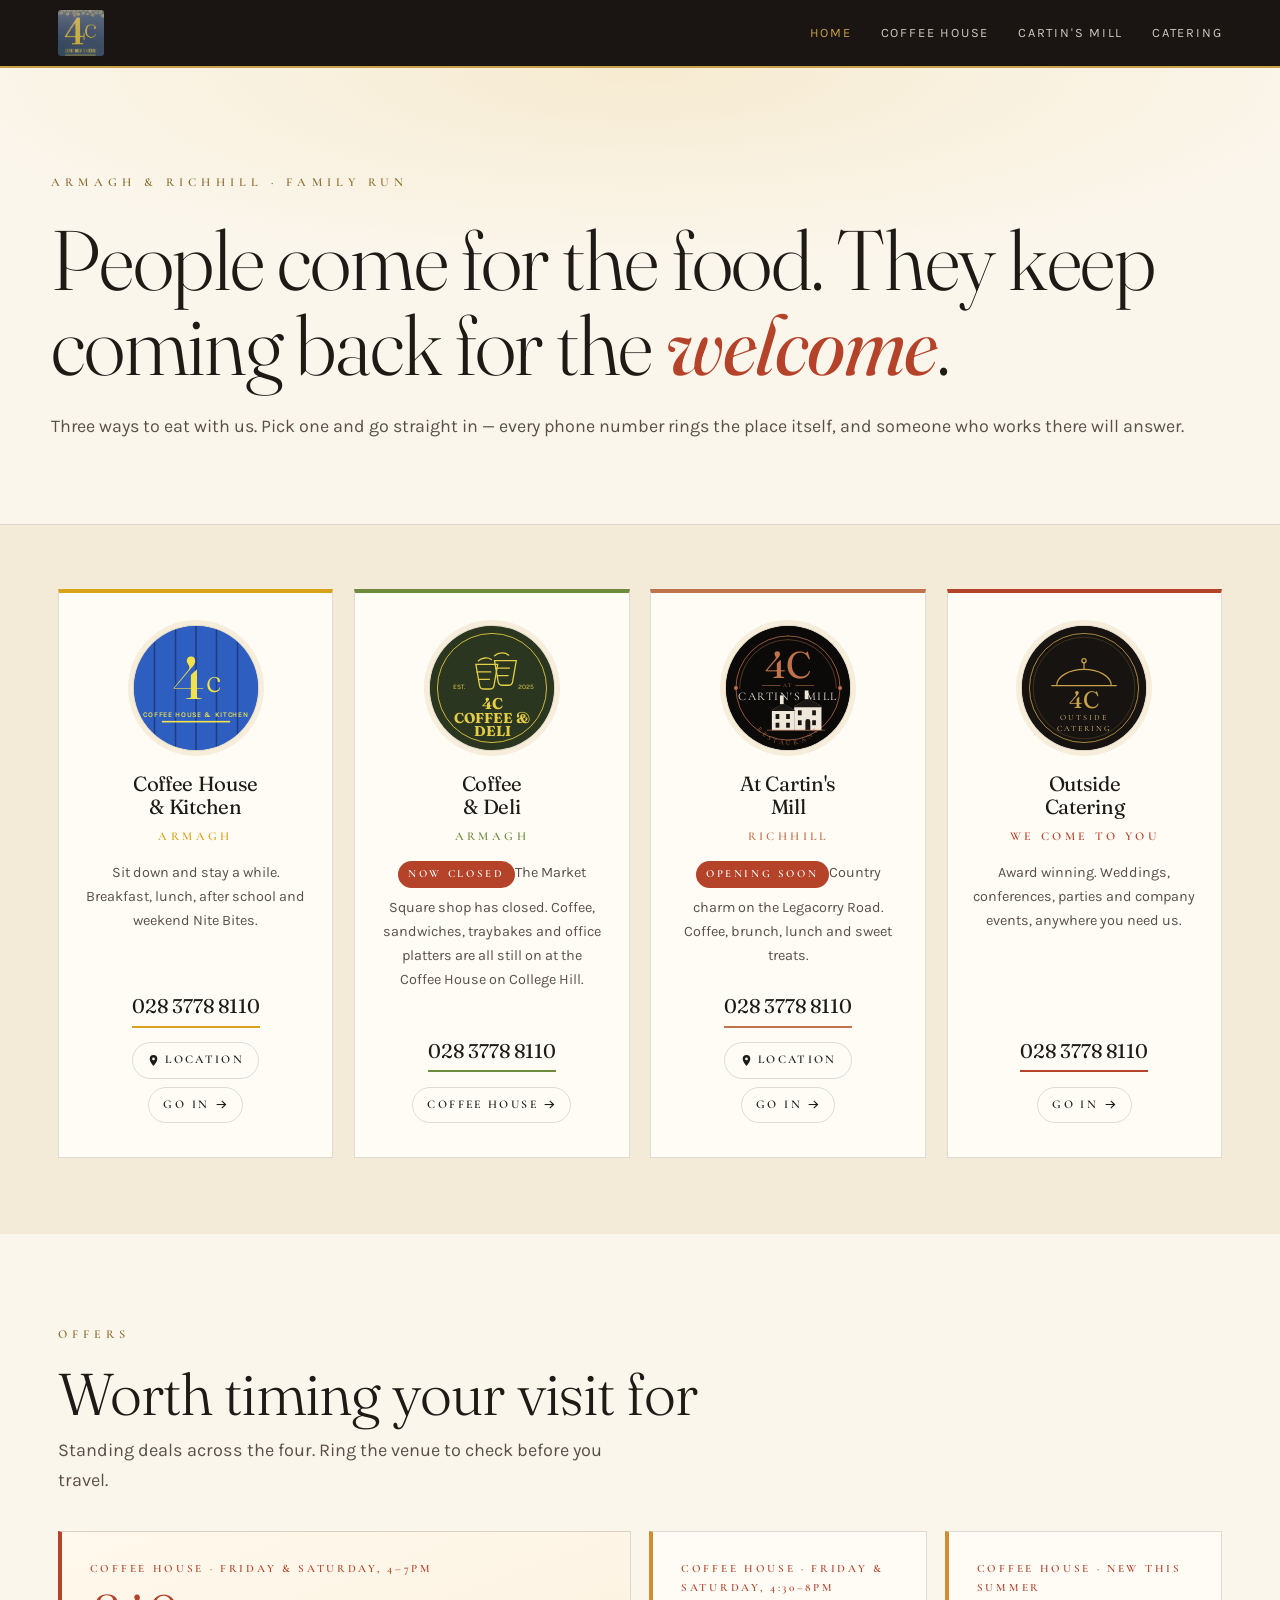
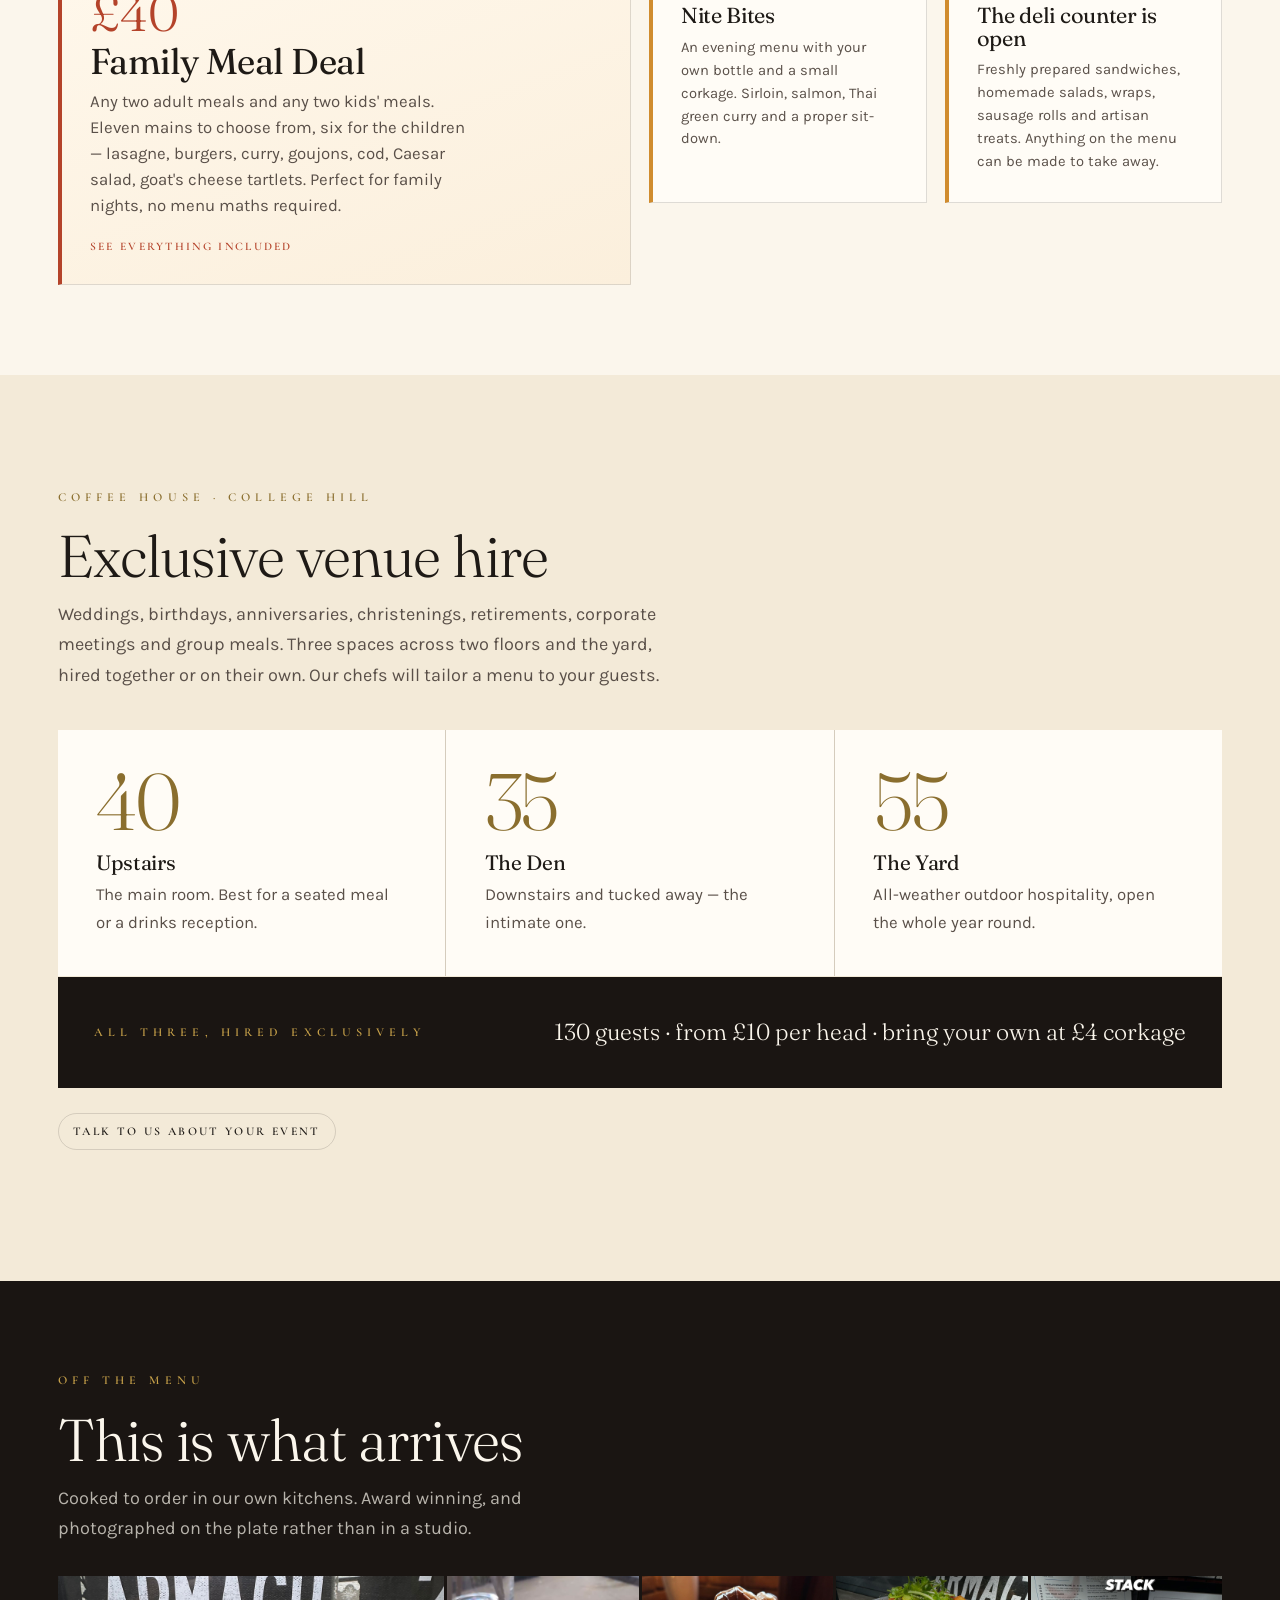
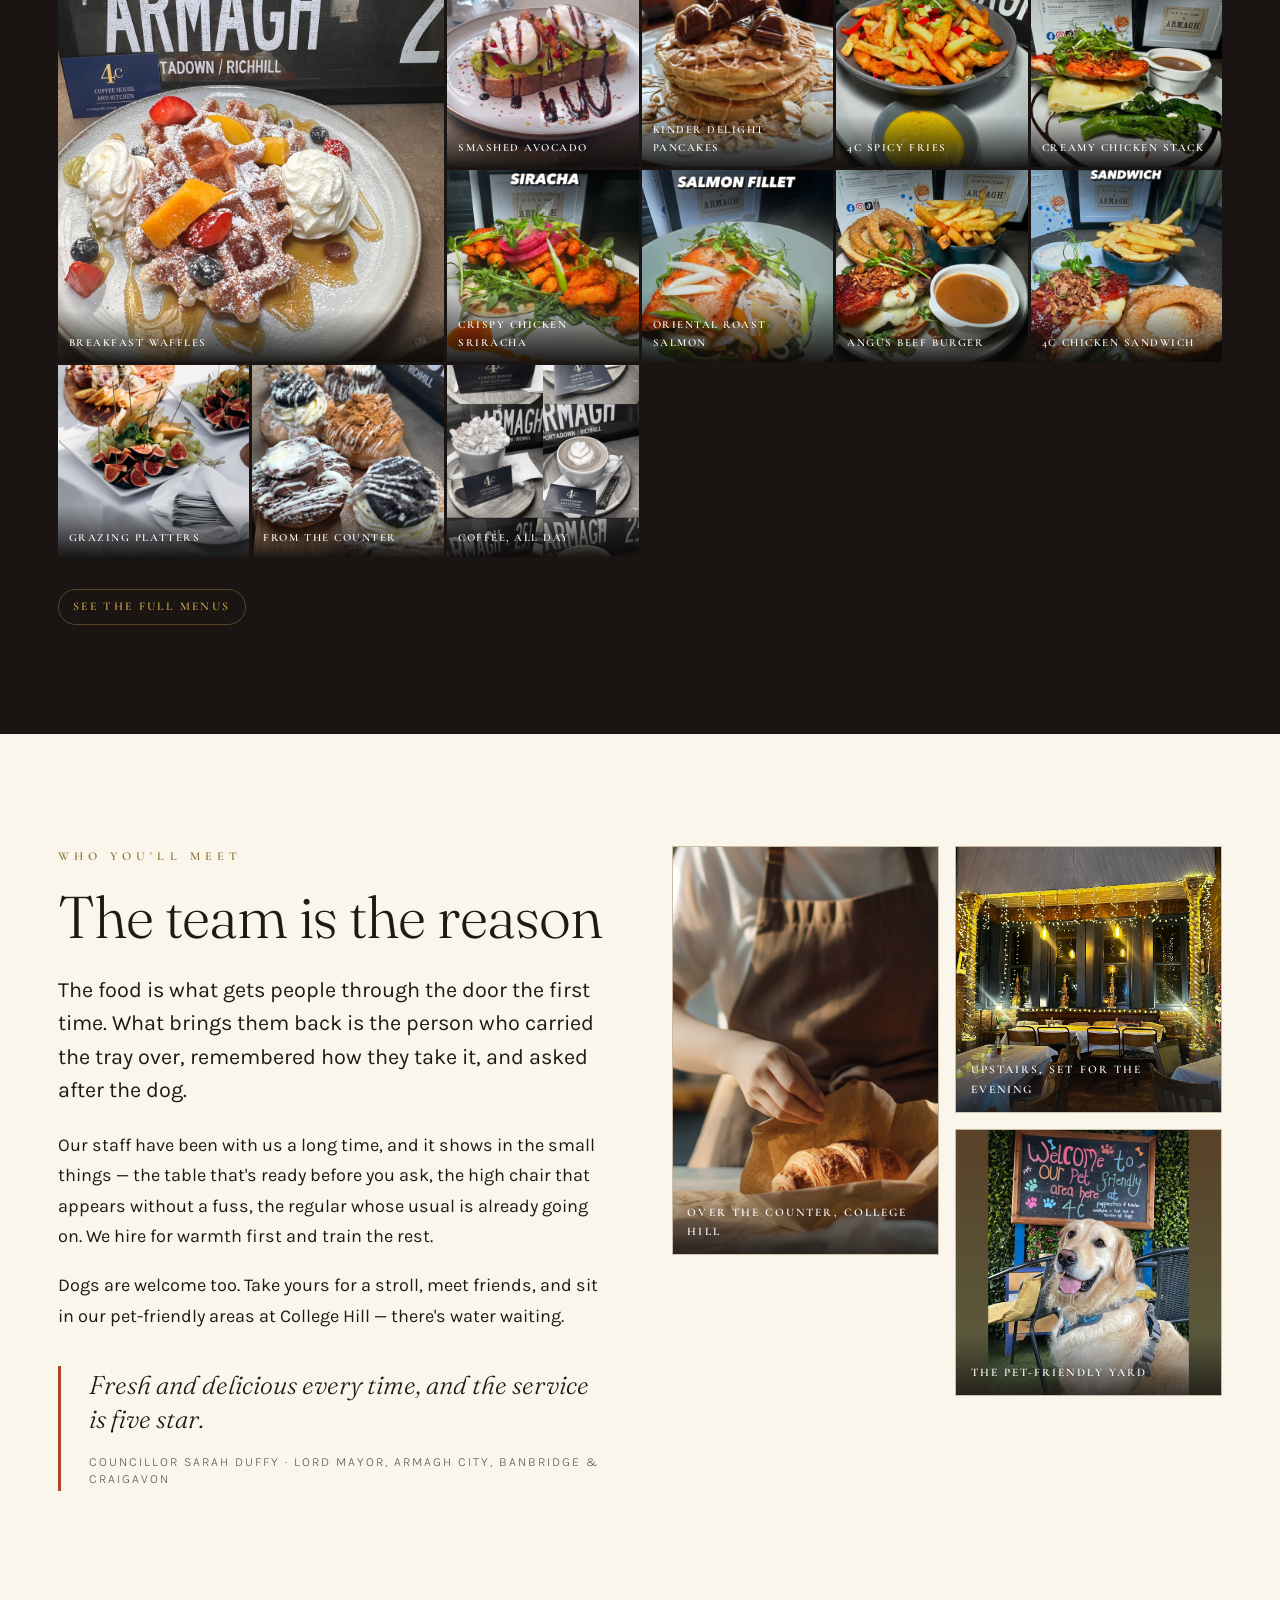
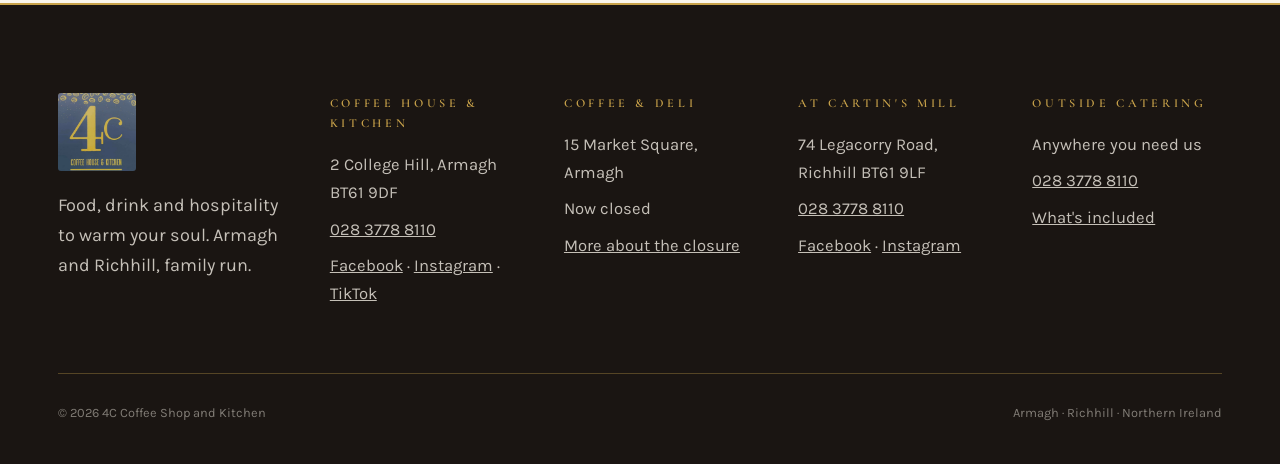
==== commit 865e136f: "4C Coffee and Deli (Market Square) has closed The shop that opened as 4C The Bakery and later traded" ====
--- a/index.html
+++ b/index.html
@@ -3,8 +3,8 @@
 <head>
 <meta charset="utf-8">
 <meta name="viewport" content="width=device-width, initial-scale=1">
-<title>4C — Coffee House &amp; Kitchen · Coffee &amp; Deli · At Cartin's Mill · Outside Catering</title>
-<meta name="description" content="Four ways to eat with us across Armagh and Richhill. People come for the food and keep coming back for the welcome.">
+<title>4C — Coffee House &amp; Kitchen · At Cartin's Mill · Outside Catering</title>
+<meta name="description" content="Three ways to eat with us across Armagh and Richhill. People come for the food and keep coming back for the welcome.">
 <link rel="preconnect" href="https://fonts.googleapis.com">
 <link rel="preconnect" href="https://fonts.gstatic.com" crossorigin>
 <link href="https://fonts.googleapis.com/css2?family=Cormorant+Garamond:wght@400;500;600&family=Fraunces:opsz,wght@9..144,300;9..144,400;9..144,600;9..144,700&family=Karla:wght@300;400;500;600&display=swap" rel="stylesheet">
@@ -19,7 +19,6 @@
 <nav>
 <a href="index.html" class="here">Home</a>
 <a href="coffee-house.html">Coffee House</a>
-<a href="coffee-deli.html">Deli</a>
 <a href="cartins-mill.html">Cartin's Mill</a>
 <a href="outside-catering.html">Catering</a>
 </nav>
@@ -30,10 +29,10 @@
 <div class="wrap hero__in">
 <span class="label">Armagh &amp; Richhill · Family run</span>
 <h1>People come for the food. They keep coming back for the <em>welcome</em>.</h1>
-<p class="hero__sub">Four ways to eat with us. Pick one and go straight in — every phone number rings the place itself, and someone who works there will answer.</p>
-</div>
-</section>
-<section class="offers" aria-label="Our four offerings">
+<p class="hero__sub">Three ways to eat with us. Pick one and go straight in — every phone number rings the place itself, and someone who works there will answer.</p>
+</div>
+</section>
+<section class="offers" aria-label="Our offerings">
 <div class="wrap"><div class="offers__grid">
 <article class="offer" style="--brand:#D9A21B">
 <a class="offer__icon" href="coffee-house.html" aria-label="Coffee House and Kitchen">
@@ -54,11 +53,10 @@
 </a>
 <h2 class="offer__name"><a href="coffee-deli.html" style="text-decoration:none">Coffee<br>&amp; Deli</a></h2>
 <p class="offer__where">Armagh</p>
-<p class="offer__note">Take-away only, on Market Square. Coffee, sandwiches and platters to order.</p>
-<a class="offer__tel" href="tel:+442837600619">028 3760 0619</a>
-<div class="offer__acts">
-<a class="btn" href="https://www.google.com/maps/search/?api=1&amp;query=4C+Coffee+and+Deli%2C+15+Market+Square%2C+Armagh"><svg aria-hidden="true"><use href="sprite.svg#i-pin"/></svg>Location</a>
-<a class="btn" href="coffee-deli.html">Go in<svg aria-hidden="true"><use href="sprite.svg#i-arrow"/></svg></a>
+<p class="offer__note"><span class="flag">Now closed</span>The Market Square shop has closed. Coffee, sandwiches, traybakes and office platters are all still on at the Coffee House on College Hill.</p>
+<a class="offer__tel" href="tel:+442837788110">028 3778 8110</a>
+<div class="offer__acts">
+<a class="btn" href="coffee-house.html">Coffee House<svg aria-hidden="true"><use href="sprite.svg#i-arrow"/></svg></a>
 </div>
 </article>
 <article class="offer" style="--brand:#C0724A">
@@ -101,12 +99,6 @@
 <p>Any two adult meals and any two kids' meals. Eleven mains to choose from, six for the children — lasagne, burgers, curry, goujons, cod, Caesar salad, goat's cheese tartlets. Perfect for family nights, no menu maths required.</p>
 <span class="promo__go">See everything included</span>
 </a>
-<a class="promo" href="coffee-deli.html">
-<span class="promo__tag">Deli · Every Monday</span>
-<span class="promo__price">£2.50</span>
-<h3>Monday Coffee Deal</h3>
-<p>All coffees, two pounds fifty. Because every day deserves a great start.</p>
-</a>
 <a class="promo" href="coffee-house.html#menus">
 <span class="promo__tag">Coffee House · Friday &amp; Saturday, 4:30–8pm</span>
 <h3>Nite Bites</h3>
@@ -116,11 +108,6 @@
 <span class="promo__tag">Coffee House · New this summer</span>
 <h3>The deli counter is open</h3>
 <p>Freshly prepared sandwiches, homemade salads, wraps, sausage rolls and artisan treats. Anything on the menu can be made to take away.</p>
-</a>
-<a class="promo" href="coffee-deli.html">
-<span class="promo__tag">Deli · Two hours' notice</span>
-<h3>Sandwich platters</h3>
-<p>For the office, the site or the meeting. Order two hours ahead and they'll be ready when you arrive.</p>
 </a>
 </div>
 </div>
@@ -209,8 +196,8 @@
 <li><a href="https://www.facebook.com/4ccoffeehouse">Facebook</a> · <a href="https://www.instagram.com/4ccoffeehouse/">Instagram</a> · <a href="https://www.tiktok.com/@4coffeehouseandkitchen">TikTok</a></li></ul></div>
 <div><h4>Coffee &amp; Deli</h4><ul>
 <li>15 Market Square, Armagh</li>
-<li><a href="tel:+442837600619">028 3760 0619</a></li>
-<li><a href="https://www.instagram.com/4ccoffeeanddeli/">Instagram</a></li></ul></div>
+<li>Now closed</li>
+<li><a href="coffee-deli.html">More about the closure</a></li></ul></div>
 <div><h4>At Cartin's Mill</h4><ul>
 <li>74 Legacorry Road, Richhill BT61 9LF</li>
 <li><a href="tel:+442837788110">028 3778 8110</a></li>
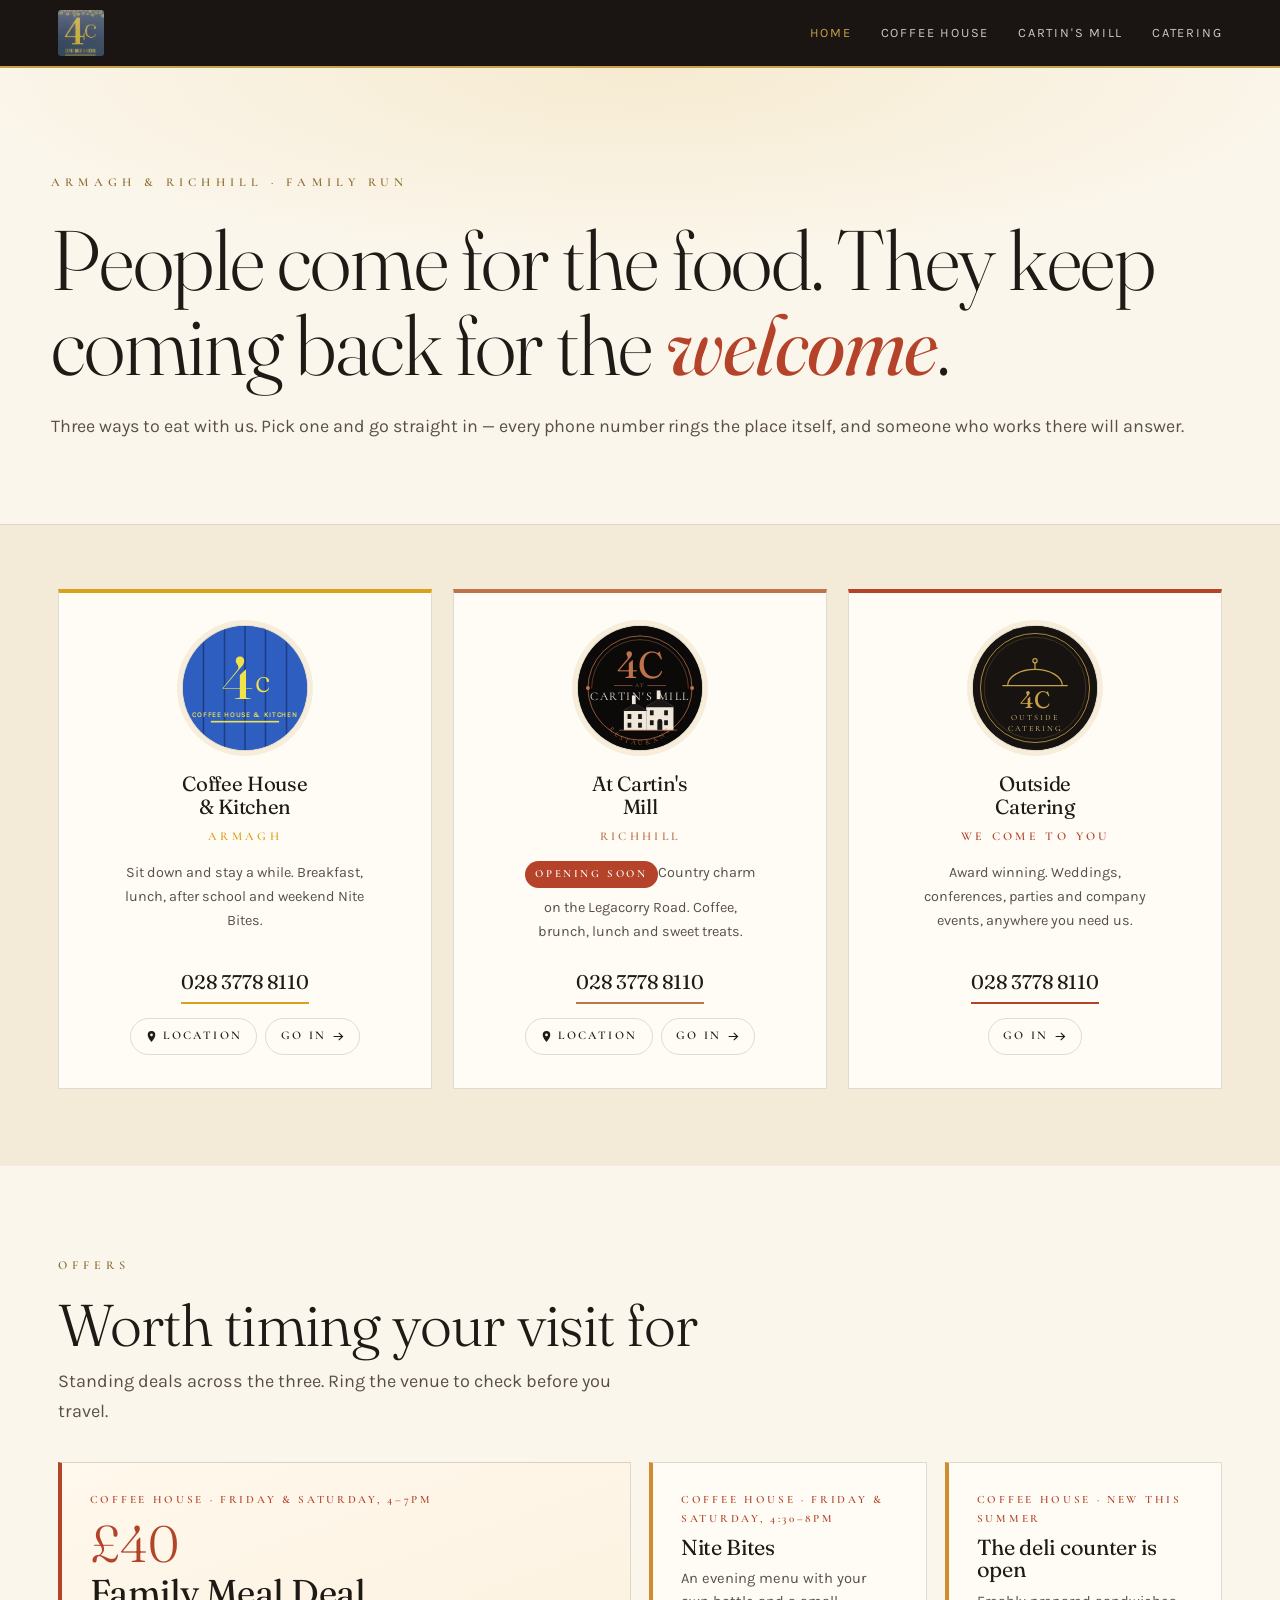
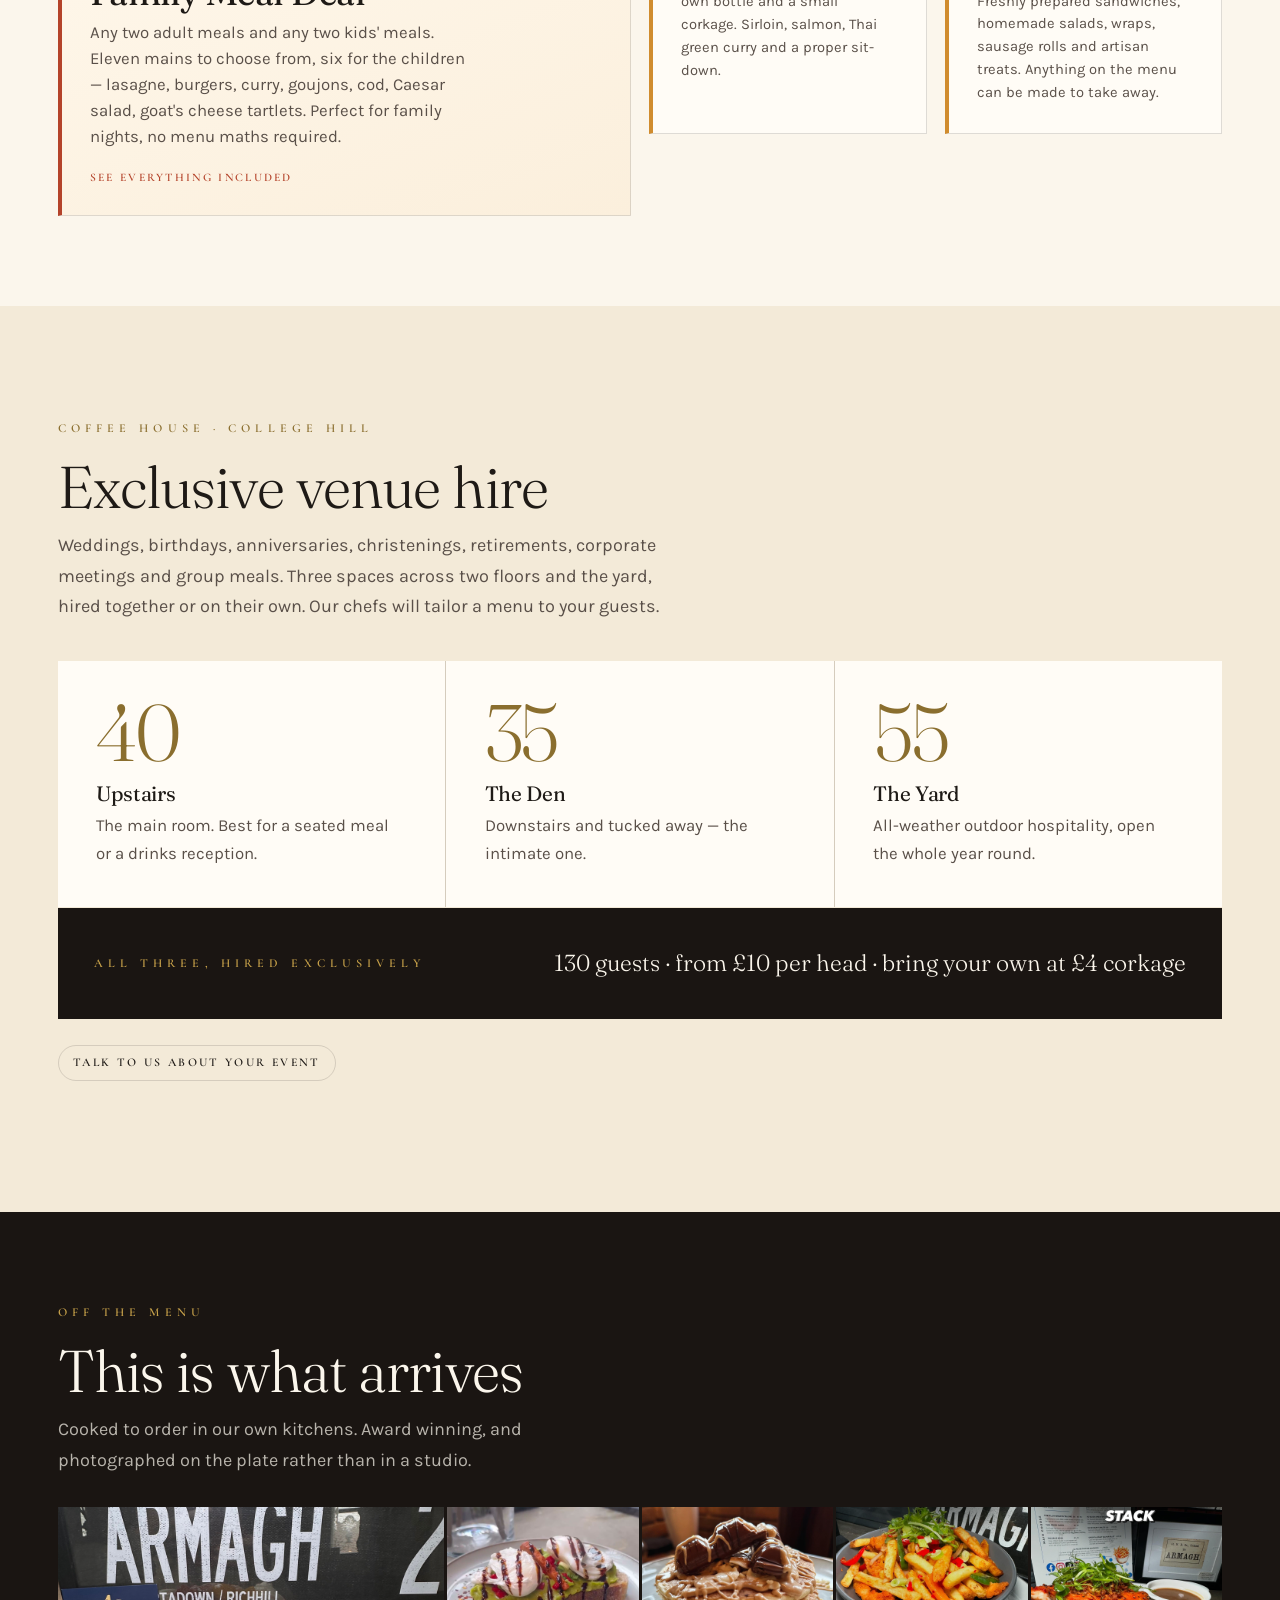
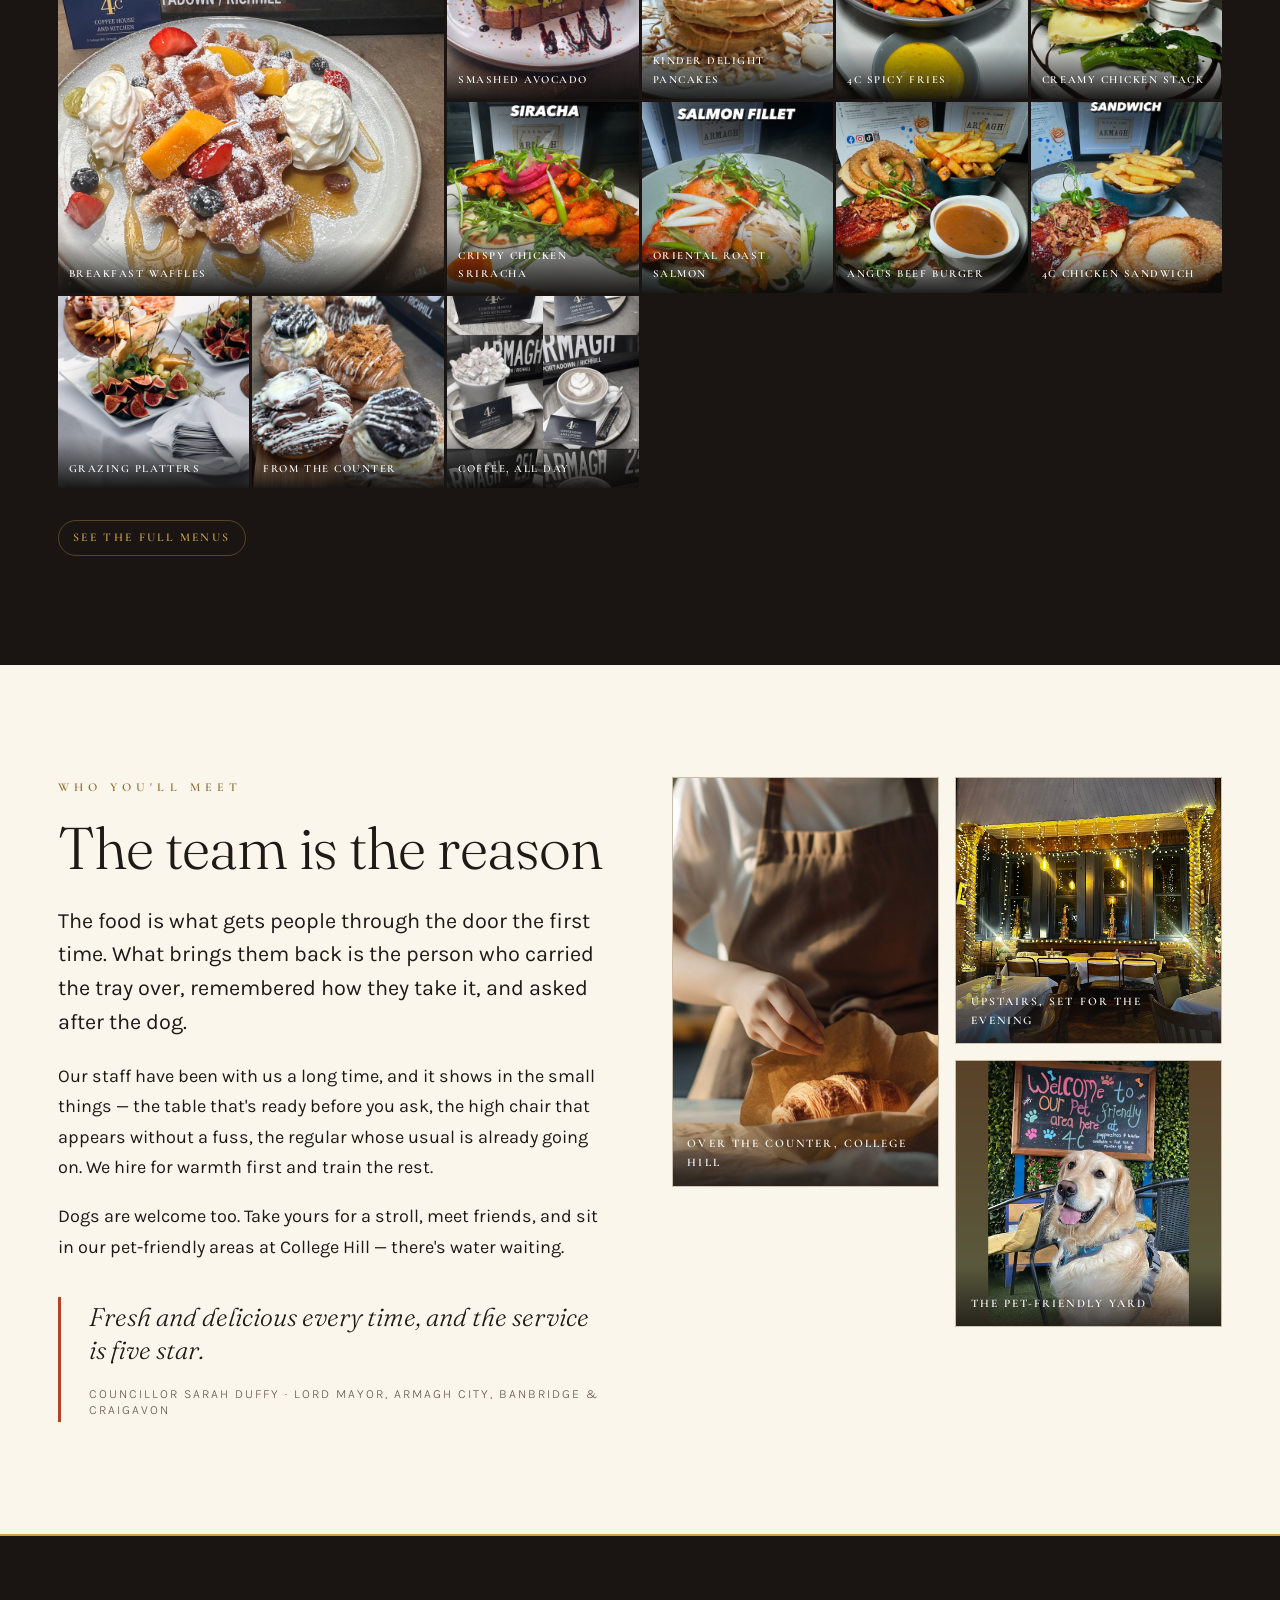
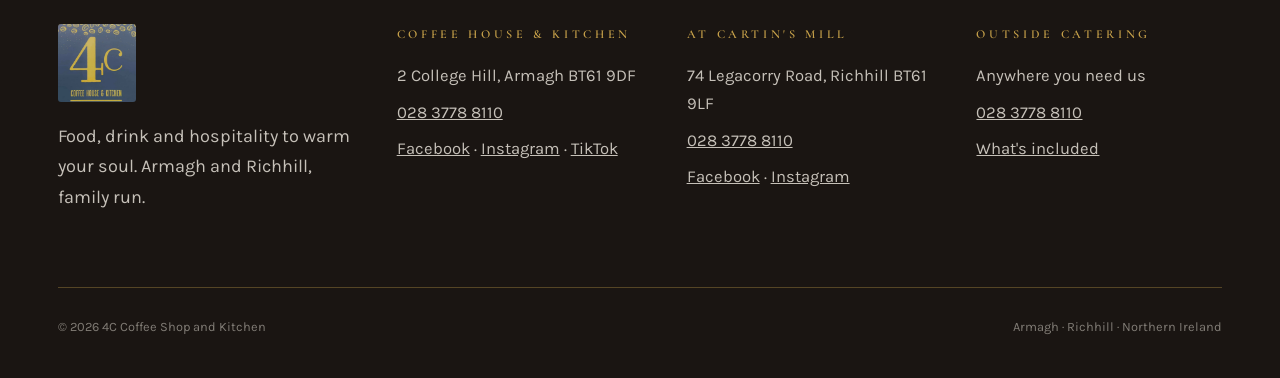
==== commit fd7cb6dc: "Remove 4C Coffee and Deli from the site entirely The Market Square venue is gone: page deleted, home" ====
--- a/index.html
+++ b/index.html
@@ -47,18 +47,6 @@
 <a class="btn" href="coffee-house.html">Go in<svg aria-hidden="true"><use href="sprite.svg#i-arrow"/></svg></a>
 </div>
 </article>
-<article class="offer" style="--brand:#6E8A3C">
-<a class="offer__icon" href="coffee-deli.html" aria-label="Coffee and Deli">
-<span class="medallion" style="--brand:#2B3620"><svg class="medallion__fb" viewBox="0 0 200 200" aria-hidden="true"><use href="sprite.svg#crest-deli"/></svg></span>
-</a>
-<h2 class="offer__name"><a href="coffee-deli.html" style="text-decoration:none">Coffee<br>&amp; Deli</a></h2>
-<p class="offer__where">Armagh</p>
-<p class="offer__note"><span class="flag">Now closed</span>The Market Square shop has closed. Coffee, sandwiches, traybakes and office platters are all still on at the Coffee House on College Hill.</p>
-<a class="offer__tel" href="tel:+442837788110">028 3778 8110</a>
-<div class="offer__acts">
-<a class="btn" href="coffee-house.html">Coffee House<svg aria-hidden="true"><use href="sprite.svg#i-arrow"/></svg></a>
-</div>
-</article>
 <article class="offer" style="--brand:#C0724A">
 <a class="offer__icon" href="cartins-mill.html" aria-label="At Cartin's Mill">
 <span class="medallion" style="--brand:#0B0A09"><svg class="medallion__fb" viewBox="0 0 200 200" aria-hidden="true"><use href="sprite.svg#crest-mill"/></svg></span>
@@ -90,7 +78,7 @@
 <div class="wrap">
 <span class="label label--dark">Offers</span>
 <h2 style="margin:1.2rem 0 .7rem">Worth timing your visit for</h2>
-<p style="max-width:54ch;color:var(--ink-soft);margin-bottom:2.2rem">Standing deals across the four. Ring the venue to check before you travel.</p>
+<p style="max-width:54ch;color:var(--ink-soft);margin-bottom:2.2rem">Standing deals across the three. Ring the venue to check before you travel.</p>
 <div class="promos__grid">
 <a class="promo promo--hero" href="coffee-house.html#menus">
 <span class="promo__tag">Coffee House · Friday &amp; Saturday, 4–7pm</span>
@@ -194,10 +182,6 @@
 <li>2 College Hill, Armagh BT61 9DF</li>
 <li><a href="tel:+442837788110">028 3778 8110</a></li>
 <li><a href="https://www.facebook.com/4ccoffeehouse">Facebook</a> · <a href="https://www.instagram.com/4ccoffeehouse/">Instagram</a> · <a href="https://www.tiktok.com/@4coffeehouseandkitchen">TikTok</a></li></ul></div>
-<div><h4>Coffee &amp; Deli</h4><ul>
-<li>15 Market Square, Armagh</li>
-<li>Now closed</li>
-<li><a href="coffee-deli.html">More about the closure</a></li></ul></div>
 <div><h4>At Cartin's Mill</h4><ul>
 <li>74 Legacorry Road, Richhill BT61 9LF</li>
 <li><a href="tel:+442837788110">028 3778 8110</a></li>
--- a/styles.css
+++ b/styles.css
@@ -54,7 +54,7 @@
 .offers{background:var(--cream-deep);padding:clamp(2.5rem,5vw,4rem) 0 clamp(3rem,6vw,5rem)}
 .offers__grid{display:grid;gap:clamp(1rem,1.6vw,1.5rem)}
 @media(min-width:700px){.offers__grid{grid-template-columns:repeat(2,1fr)}}
-@media(min-width:1120px){.offers__grid{grid-template-columns:repeat(4,1fr)}}
+@media(min-width:1120px){.offers__grid{grid-template-columns:repeat(3,1fr)}}
 .offer{background:#FFFCF6;color:var(--ink);border:1px solid var(--hairline);
 border-top:4px solid var(--brand);
 padding:clamp(1.75rem,2.6vw,2.4rem) clamp(1.25rem,2vw,1.75rem);
@@ -193,7 +193,7 @@
 .foot{background:var(--espresso);color:var(--cream);padding:clamp(3.5rem,7vw,5.5rem) 0 2.5rem;
 border-top:2px solid var(--gold)}
 .foot__grid{display:grid;gap:2.75rem}
-@media(min-width:860px){.foot__grid{grid-template-columns:1.2fr 1fr 1fr 1fr 1fr}}
+@media(min-width:860px){.foot__grid{grid-template-columns:1.2fr 1fr 1fr 1fr}}
 .foot h4{font-family:var(--crest);font-size:.76rem;letter-spacing:.3em;text-transform:uppercase;
 color:var(--gold);margin:0 0 1.1rem;font-weight:600}
 .foot ul{list-style:none;margin:0;padding:0;font-size:.92em}
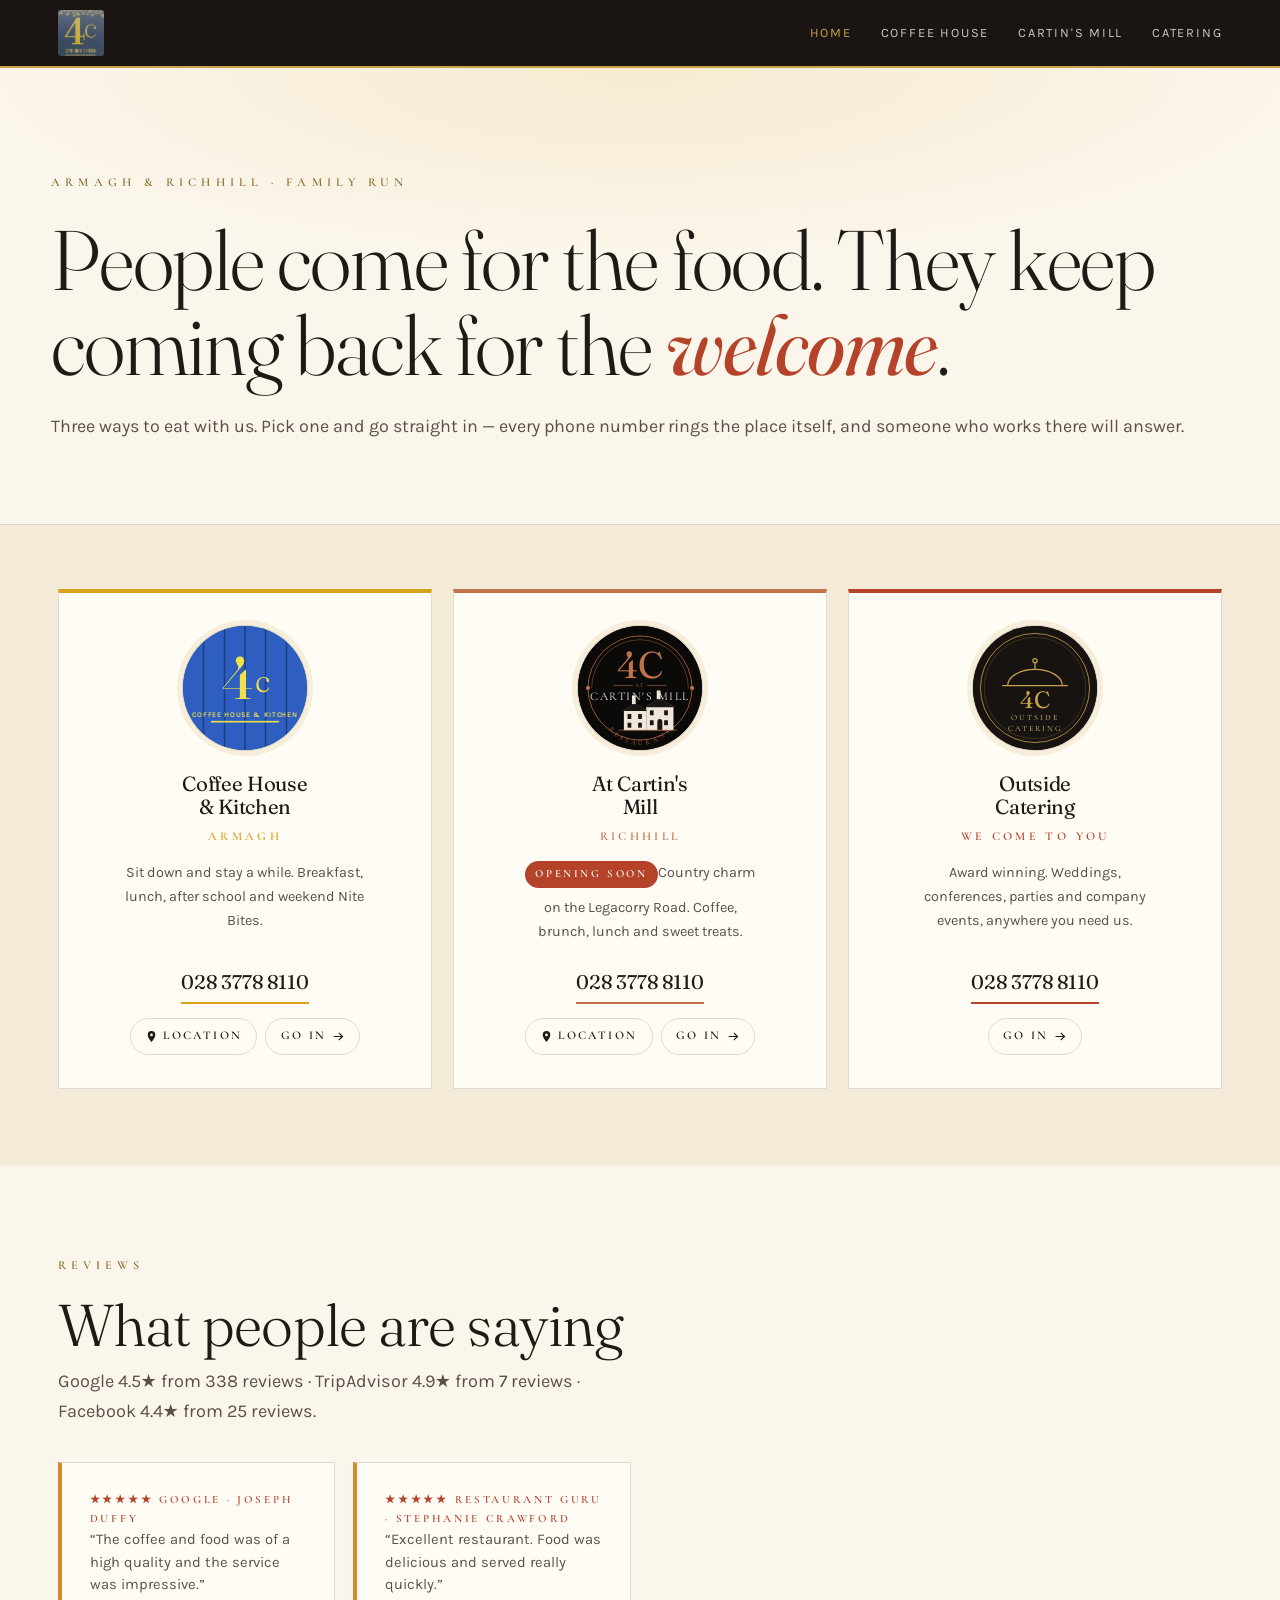
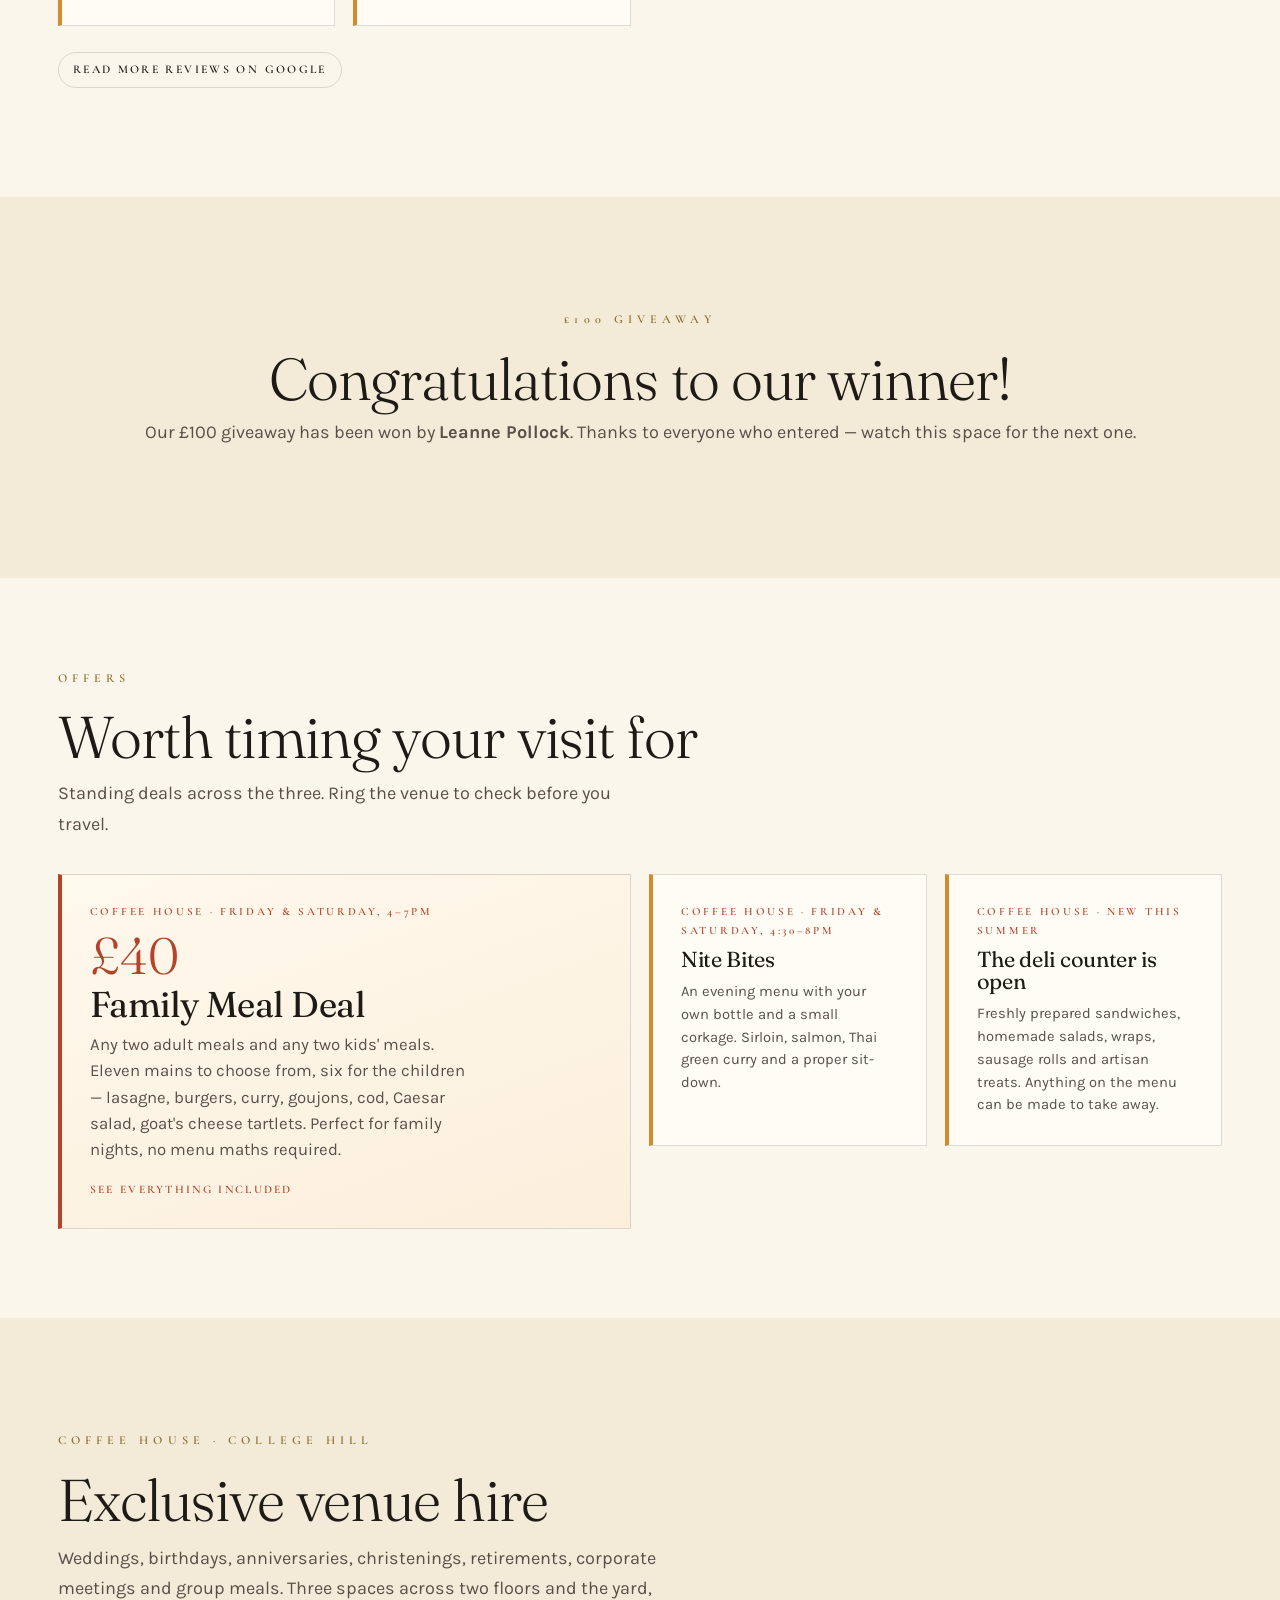
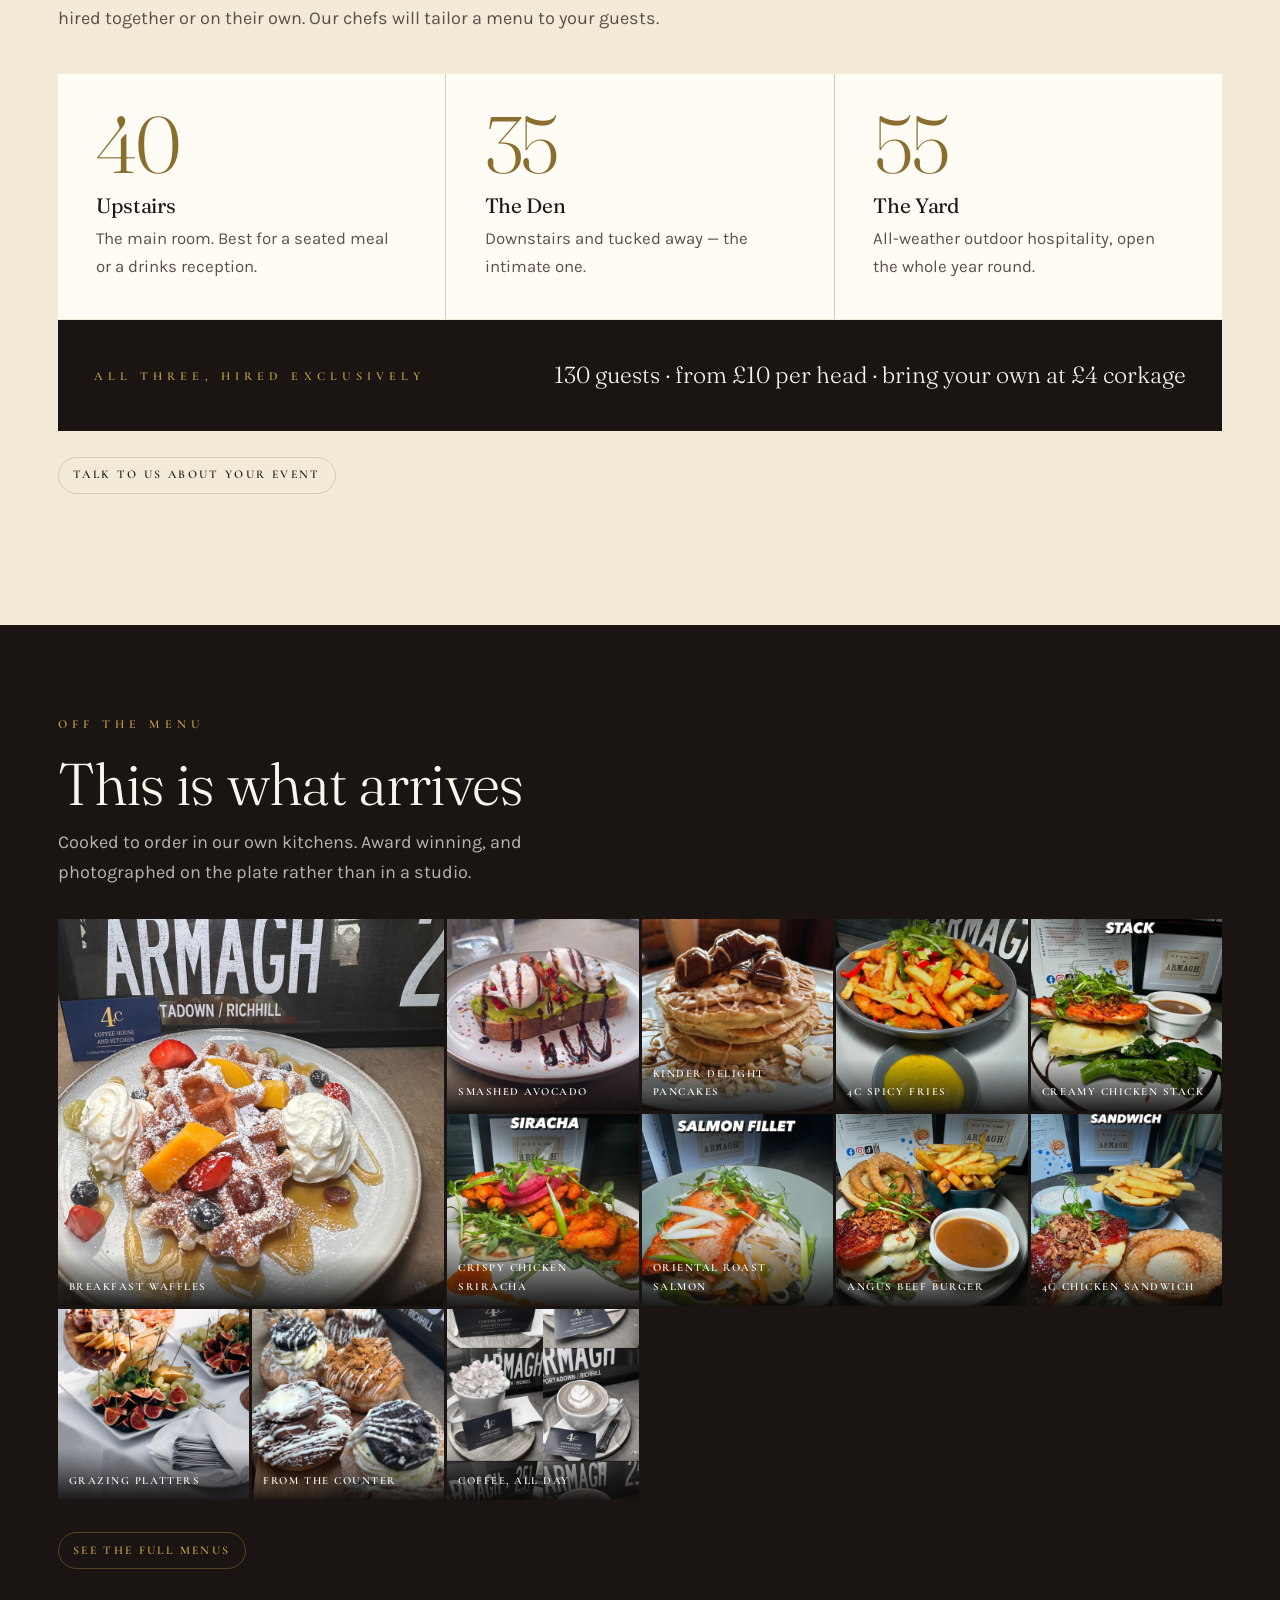
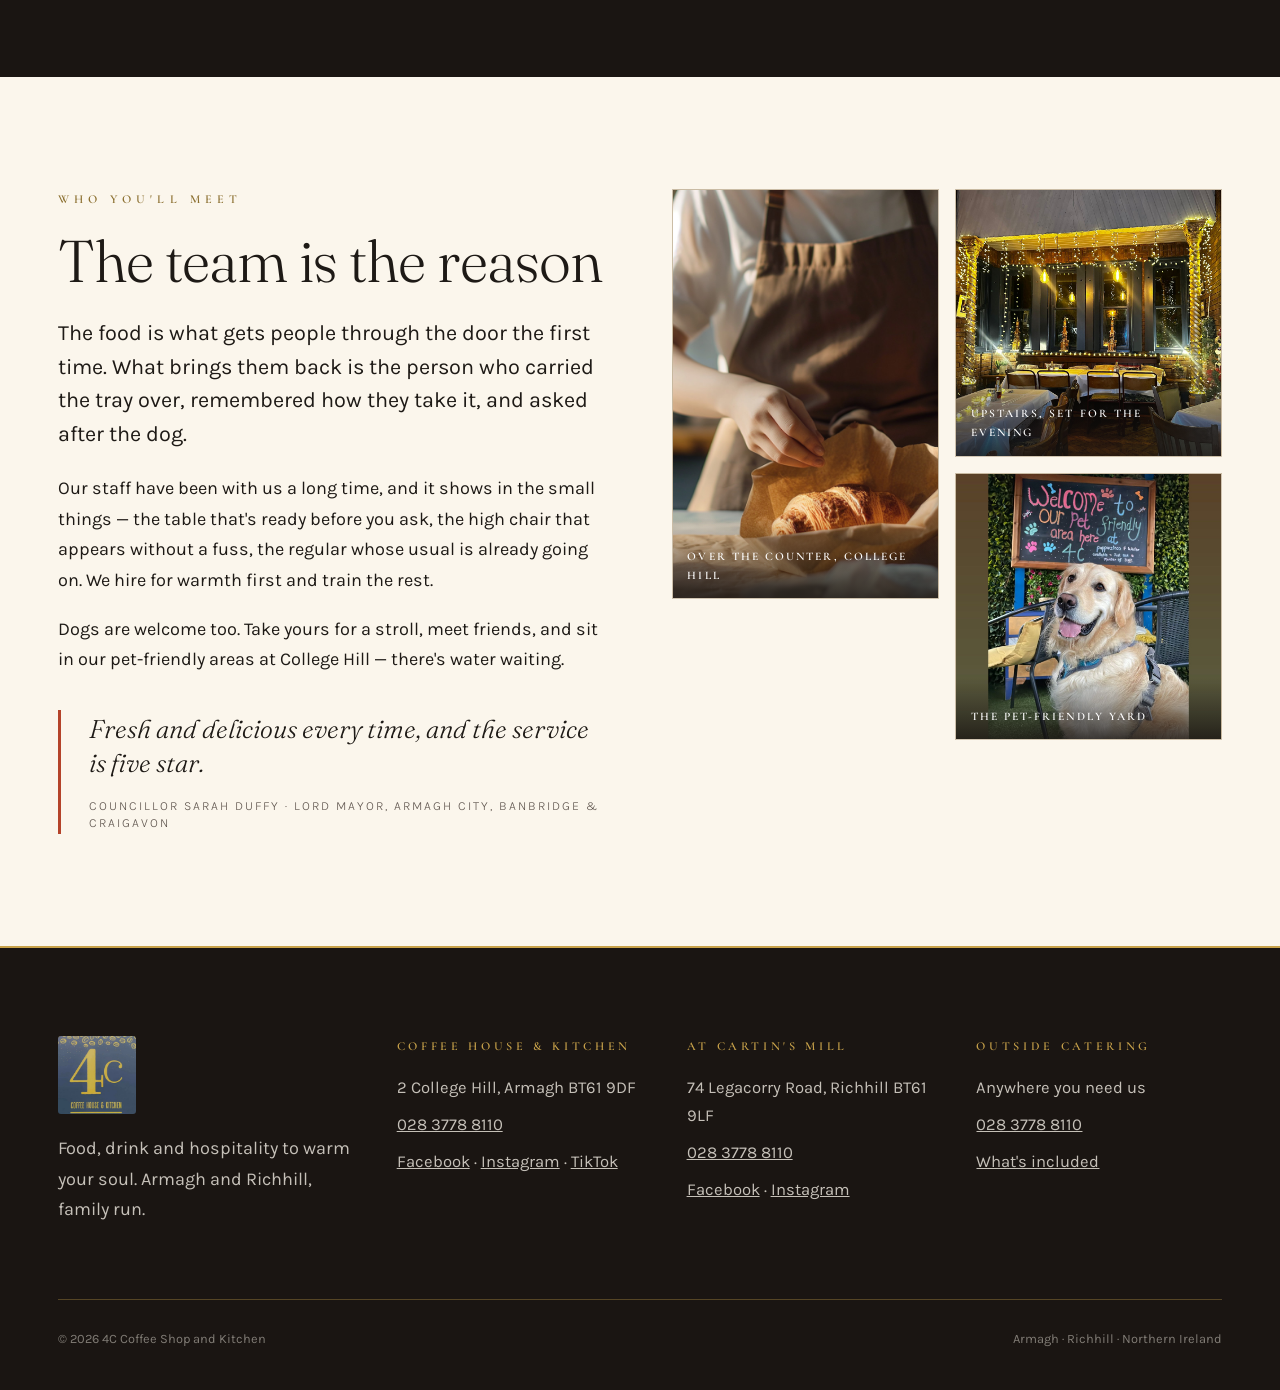
==== commit 12541d9d: "Add real reviews and giveaway winner to the homepage Reviews section: aggregate ratings (Google 4.5/" ====
--- a/index.html
+++ b/index.html
@@ -74,6 +74,31 @@
 </article>
 </div></div>
 </section>
+<section class="promos" aria-label="What people say">
+<div class="wrap">
+<span class="label label--dark">Reviews</span>
+<h2 style="margin:1.2rem 0 .7rem">What people are saying</h2>
+<p style="max-width:54ch;color:var(--ink-soft);margin-bottom:2.2rem">Google 4.5★ from 338 reviews · TripAdvisor 4.9★ from 7 reviews · Facebook 4.4★ from 25 reviews.</p>
+<div class="promos__grid">
+<div class="promo">
+<span class="promo__tag">★★★★★ Google · Joseph Duffy</span>
+<p>&ldquo;The coffee and food was of a high quality and the service was impressive.&rdquo;</p>
+</div>
+<div class="promo">
+<span class="promo__tag">★★★★★ Restaurant Guru · Stephanie Crawford</span>
+<p>&ldquo;Excellent restaurant. Food was delicious and served really quickly.&rdquo;</p>
+</div>
+</div>
+<p style="margin-top:1.6rem"><a class="btn" href="https://www.google.com/maps/search/?api=1&amp;query=4C+Coffee+House+and+Kitchen%2C+2+College+Hill%2C+Armagh+BT61+9DF">Read more reviews on Google</a></p>
+</div>
+</section>
+<section class="band band--tint" aria-label="Giveaway winner">
+<div class="wrap" style="text-align:center">
+<span class="label label--dark">£100 Giveaway</span>
+<h2 style="margin:1.2rem 0 .5rem">Congratulations to our winner!</h2>
+<p style="color:var(--ink-soft)">Our £100 giveaway has been won by <strong>Leanne Pollock</strong>. Thanks to everyone who entered — watch this space for the next one.</p>
+</div>
+</section>
 <section class="promos" aria-label="Offers">
 <div class="wrap">
 <span class="label label--dark">Offers</span>
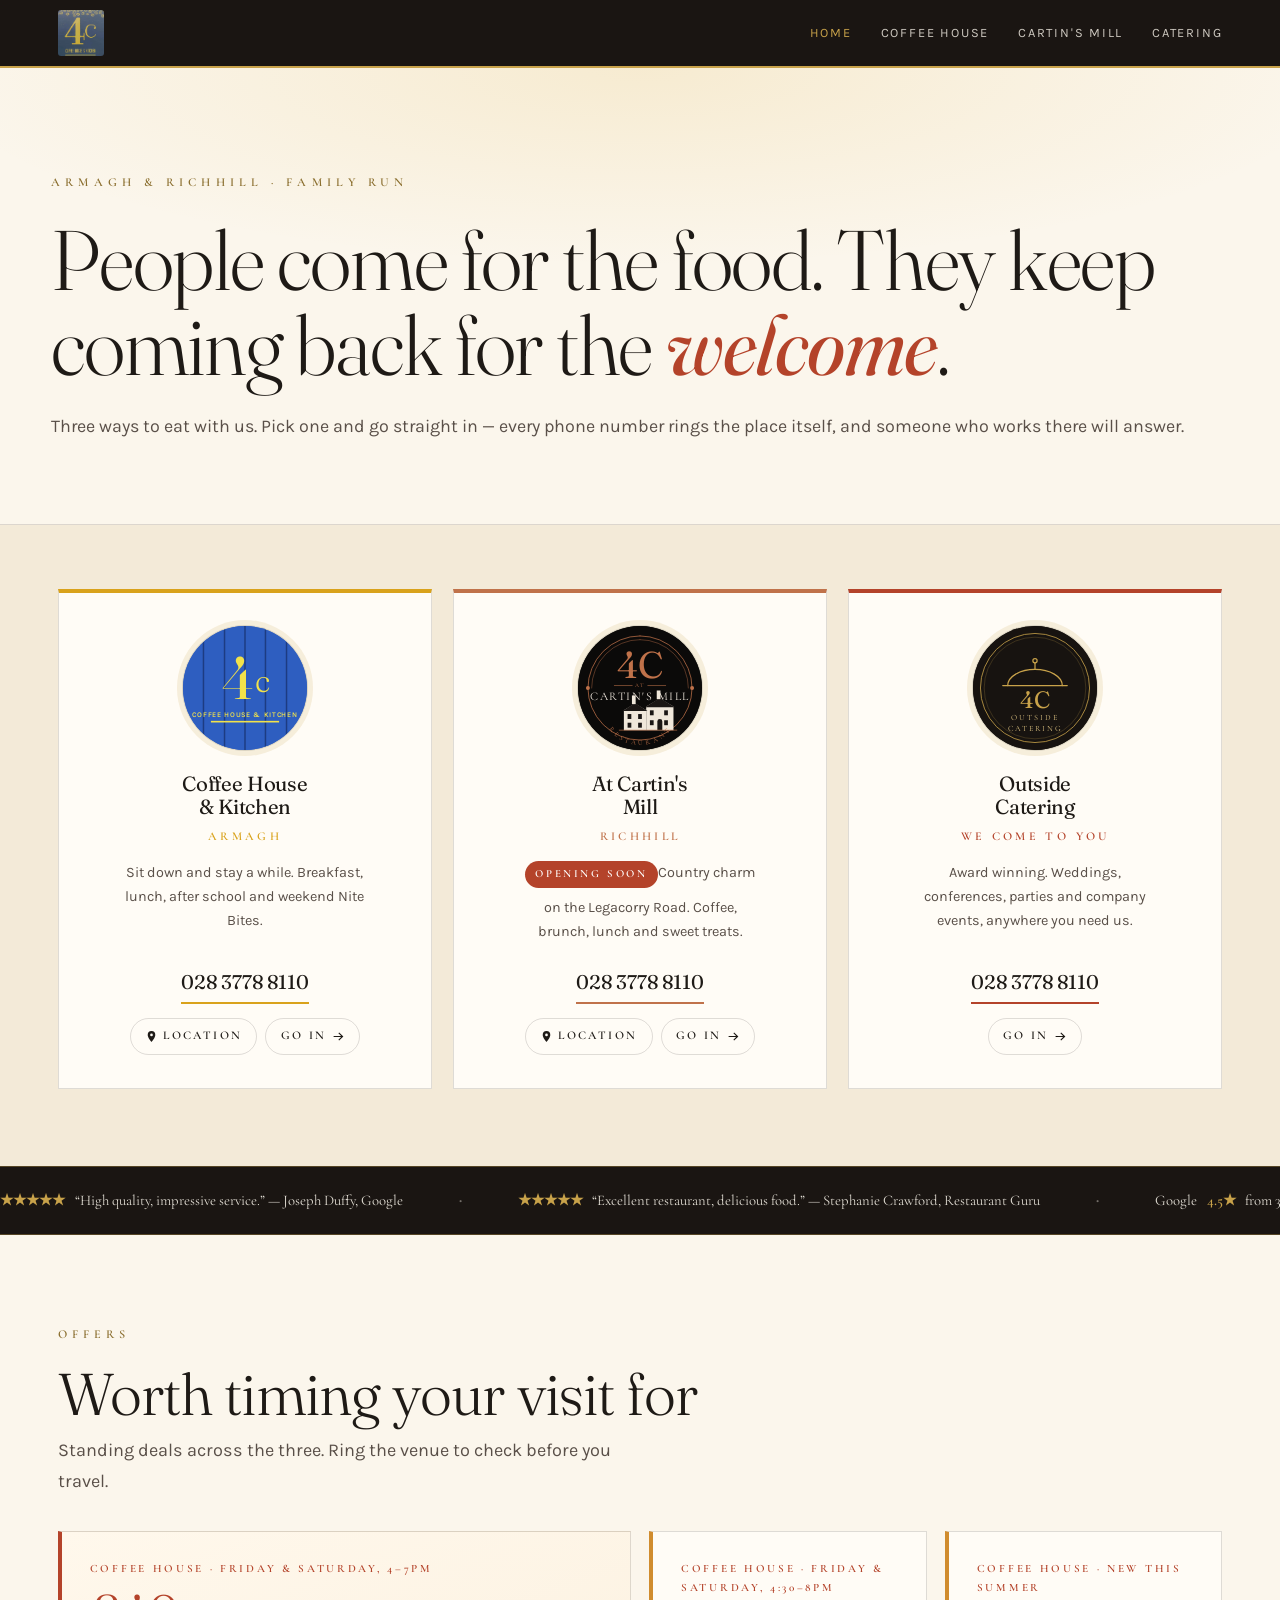
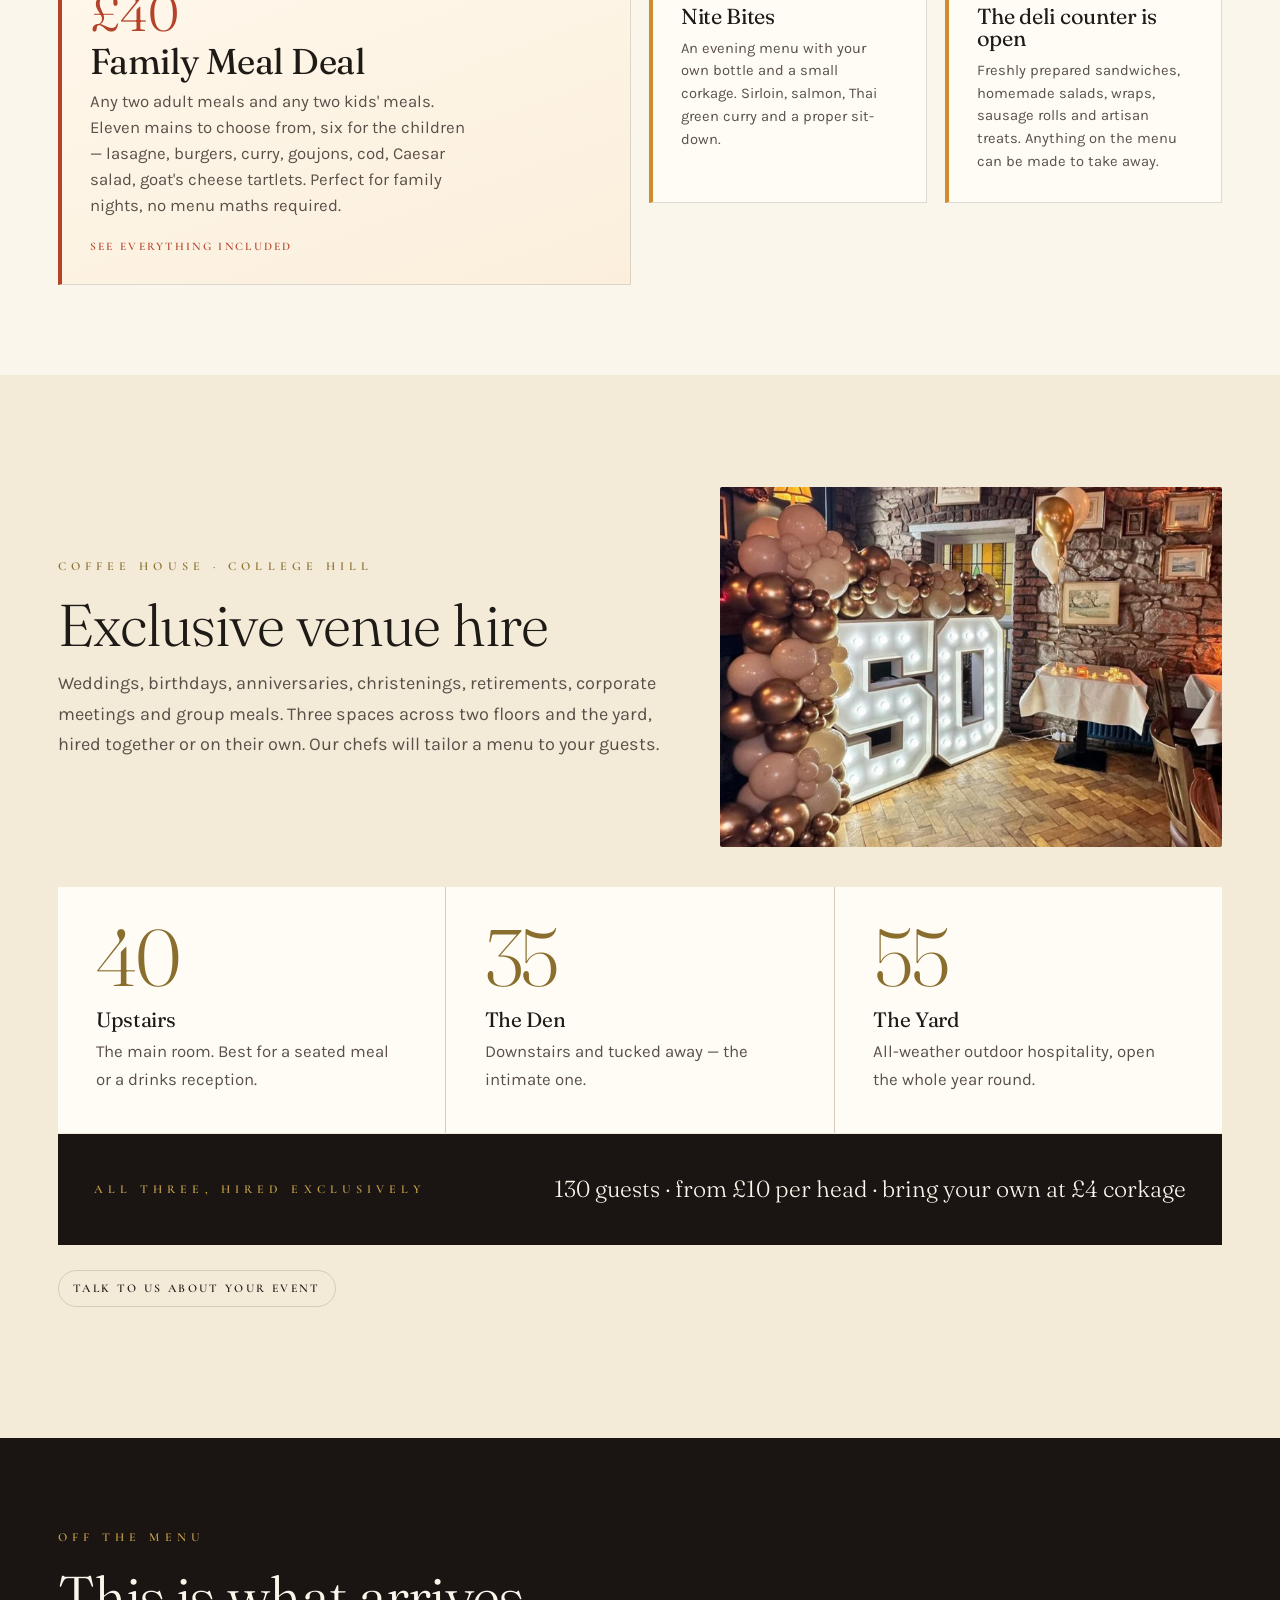
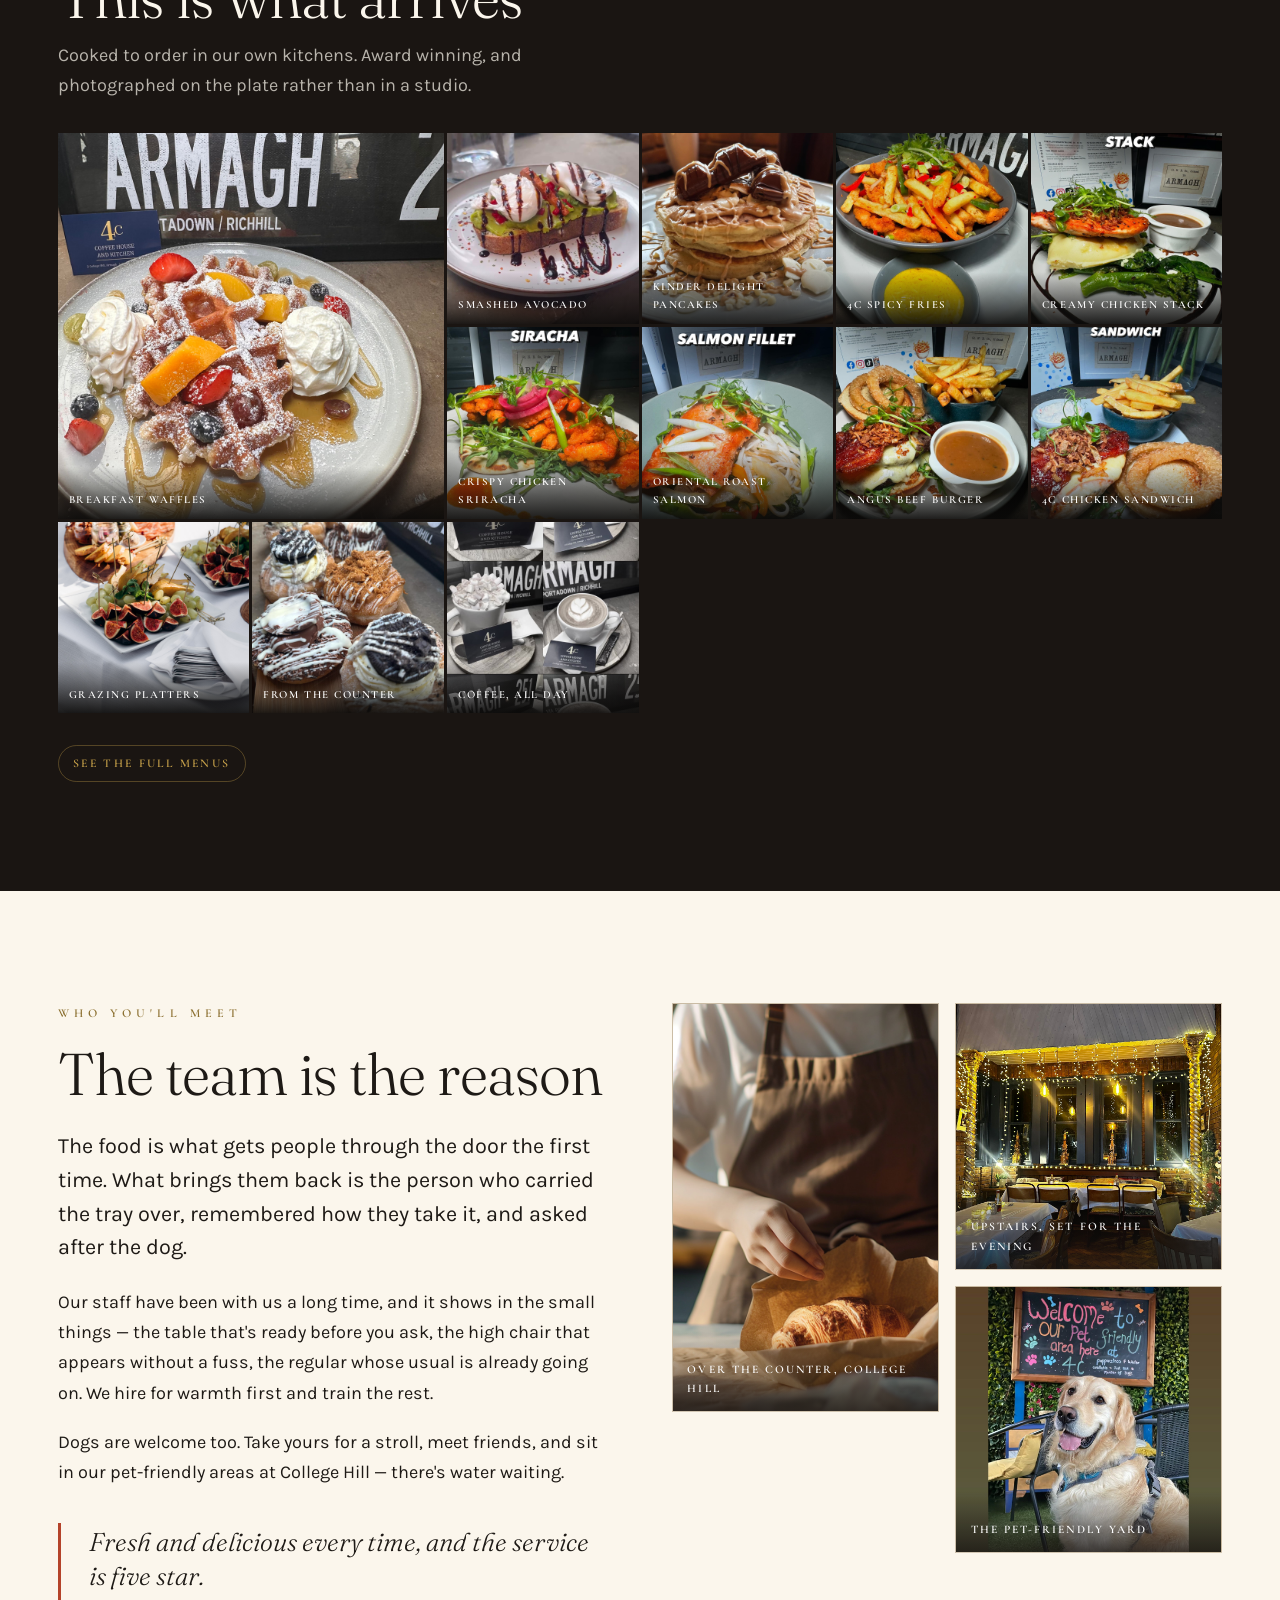
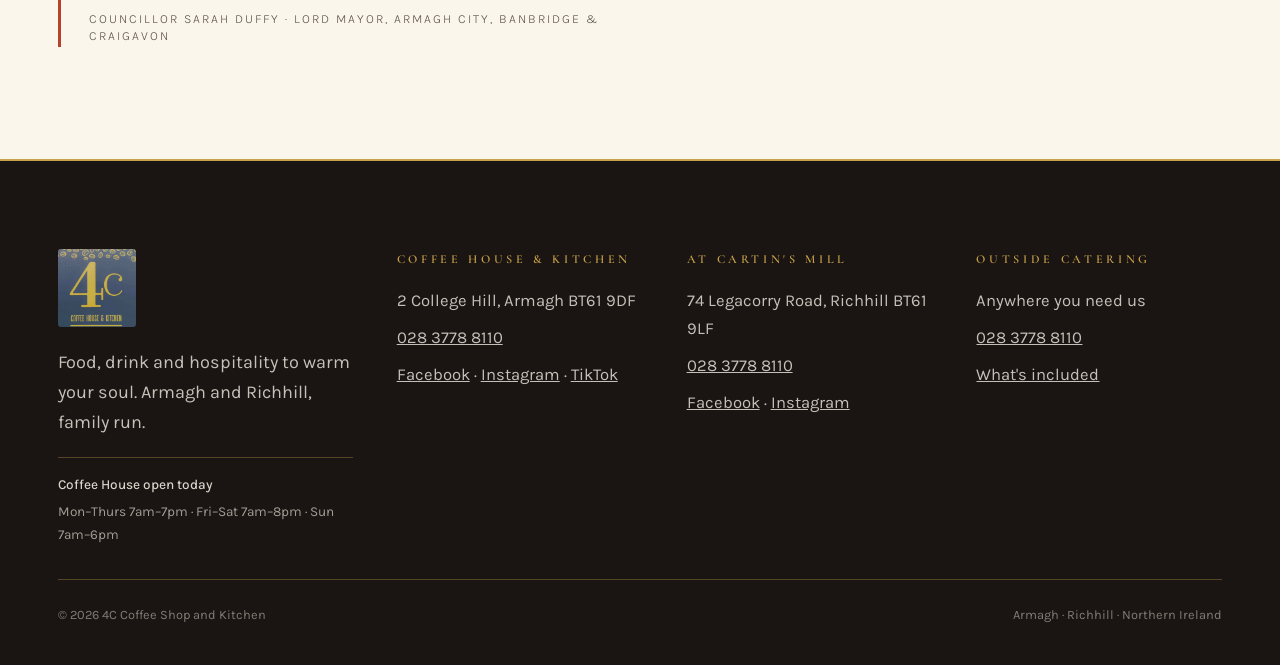
==== commit a17060d9: "Fix homepage layout: real sections instead of glued-on blocks - Reviews + Giveaway: were two separat" ====
--- a/index.html
+++ b/index.html
@@ -5,6 +5,74 @@
 <meta name="viewport" content="width=device-width, initial-scale=1">
 <title>4C — Coffee House &amp; Kitchen · At Cartin's Mill · Outside Catering</title>
 <meta name="description" content="Three ways to eat with us across Armagh and Richhill. People come for the food and keep coming back for the welcome.">
+<link rel="canonical" href="https://4ccoffeehouse.com/">
+<meta name="robots" content="index, follow">
+<meta name="theme-color" content="#1E1A16">
+<link rel="icon" href="images/logo-4c.jpg">
+<link rel="apple-touch-icon" href="images/logo-4c.jpg">
+
+<meta property="og:type" content="website">
+<meta property="og:site_name" content="4C Coffee House & Kitchen">
+<meta property="og:title" content="4C — Coffee House &amp; Kitchen · At Cartin's Mill · Outside Catering">
+<meta property="og:description" content="Three ways to eat with us across Armagh and Richhill. People come for the food and keep coming back for the welcome.">
+<meta property="og:url" content="https://4ccoffeehouse.com/">
+<meta property="og:image" content="https://4ccoffeehouse.com/images/frontage-college-hill.jpg">
+<meta property="og:locale" content="en_GB">
+<meta name="twitter:card" content="summary_large_image">
+<meta name="twitter:title" content="4C — Coffee House &amp; Kitchen · At Cartin's Mill · Outside Catering">
+<meta name="twitter:description" content="Three ways to eat with us across Armagh and Richhill. People come for the food and keep coming back for the welcome.">
+<meta name="twitter:image" content="https://4ccoffeehouse.com/images/frontage-college-hill.jpg">
+
+<meta name="geo.region" content="GB-NIR">
+<meta name="geo.placename" content="Armagh">
+<meta name="geo.position" content="54.352228;-6.647959">
+<meta name="ICBM" content="54.352228, -6.647959">
+
+<script type="application/ld+json">
+{
+  "@context": "https://schema.org",
+  "@type": "Organization",
+  "name": "4C",
+  "url": "https://4ccoffeehouse.com/",
+  "logo": "https://4ccoffeehouse.com/images/logo-4c.jpg",
+  "sameAs": [
+    "https://www.facebook.com/4ccoffeehouse",
+    "https://www.instagram.com/4ccoffeehouse/",
+    "https://www.tiktok.com/@4coffeehouseandkitchen",
+    "https://www.facebook.com/profile.php?id=61592115714688",
+    "https://www.instagram.com/4catcartinsmill/"
+  ],
+  "subOrganization": [
+    {
+      "@type": "CafeOrCoffeeShop",
+      "name": "4C Coffee House & Kitchen",
+      "url": "https://4ccoffeehouse.com/coffee-house.html",
+      "telephone": "+442837788110",
+      "address": {
+        "@type": "PostalAddress",
+        "streetAddress": "2 College Hill",
+        "addressLocality": "Armagh",
+        "postalCode": "BT61 9DF",
+        "addressCountry": "GB"
+      }
+    },
+    {
+      "@type": "CafeOrCoffeeShop",
+      "name": "4C at Cartin's Mill",
+      "url": "https://4ccoffeehouse.com/cartins-mill.html",
+      "telephone": "+442837788110",
+      "address": {
+        "@type": "PostalAddress",
+        "streetAddress": "74 Legacorry Road",
+        "addressLocality": "Richhill",
+        "postalCode": "BT61 9LF",
+        "addressCountry": "GB"
+      }
+    }
+  ]
+}
+</script>
+
 <link rel="preconnect" href="https://fonts.googleapis.com">
 <link rel="preconnect" href="https://fonts.gstatic.com" crossorigin>
 <link href="https://fonts.googleapis.com/css2?family=Cormorant+Garamond:wght@400;500;600&family=Fraunces:opsz,wght@9..144,300;9..144,400;9..144,600;9..144,700&family=Karla:wght@300;400;500;600&display=swap" rel="stylesheet">
@@ -74,29 +142,27 @@
 </article>
 </div></div>
 </section>
-<section class="promos" aria-label="What people say">
-<div class="wrap">
-<span class="label label--dark">Reviews</span>
-<h2 style="margin:1.2rem 0 .7rem">What people are saying</h2>
-<p style="max-width:54ch;color:var(--ink-soft);margin-bottom:2.2rem">Google 4.5★ from 338 reviews · TripAdvisor 4.9★ from 7 reviews · Facebook 4.4★ from 25 reviews.</p>
-<div class="promos__grid">
-<div class="promo">
-<span class="promo__tag">★★★★★ Google · Joseph Duffy</span>
-<p>&ldquo;The coffee and food was of a high quality and the service was impressive.&rdquo;</p>
-</div>
-<div class="promo">
-<span class="promo__tag">★★★★★ Restaurant Guru · Stephanie Crawford</span>
-<p>&ldquo;Excellent restaurant. Food was delicious and served really quickly.&rdquo;</p>
-</div>
-</div>
-<p style="margin-top:1.6rem"><a class="btn" href="https://www.google.com/maps/search/?api=1&amp;query=4C+Coffee+House+and+Kitchen%2C+2+College+Hill%2C+Armagh+BT61+9DF">Read more reviews on Google</a></p>
-</div>
-</section>
-<section class="band band--tint" aria-label="Giveaway winner">
-<div class="wrap" style="text-align:center">
-<span class="label label--dark">£100 Giveaway</span>
-<h2 style="margin:1.2rem 0 .5rem">Congratulations to our winner!</h2>
-<p style="color:var(--ink-soft)">Our £100 giveaway has been won by <strong>Leanne Pollock</strong>. Thanks to everyone who entered — watch this space for the next one.</p>
+<section class="ticker" aria-label="What people say">
+<div class="ticker__track" aria-hidden="false">
+<span class="ticker__item"><strong>★★★★★</strong> &ldquo;High quality, impressive service.&rdquo; — Joseph Duffy, Google</span>
+<span class="ticker__dot">·</span>
+<span class="ticker__item"><strong>★★★★★</strong> &ldquo;Excellent restaurant, delicious food.&rdquo; — Stephanie Crawford, Restaurant Guru</span>
+<span class="ticker__dot">·</span>
+<span class="ticker__item">Google <strong>4.5★</strong> from 338 reviews</span>
+<span class="ticker__dot">·</span>
+<span class="ticker__item">TripAdvisor <strong>4.9★</strong> from 7 reviews</span>
+<span class="ticker__dot">·</span>
+<span class="ticker__item ticker__item--win">🎉 £100 giveaway won by <strong>Leanne Pollock</strong></span>
+<span class="ticker__dot">·</span>
+<span class="ticker__item"><strong>★★★★★</strong> &ldquo;High quality, impressive service.&rdquo; — Joseph Duffy, Google</span>
+<span class="ticker__dot">·</span>
+<span class="ticker__item"><strong>★★★★★</strong> &ldquo;Excellent restaurant, delicious food.&rdquo; — Stephanie Crawford, Restaurant Guru</span>
+<span class="ticker__dot">·</span>
+<span class="ticker__item">Google <strong>4.5★</strong> from 338 reviews</span>
+<span class="ticker__dot">·</span>
+<span class="ticker__item">TripAdvisor <strong>4.9★</strong> from 7 reviews</span>
+<span class="ticker__dot">·</span>
+<span class="ticker__item ticker__item--win">🎉 £100 giveaway won by <strong>Leanne Pollock</strong></span>
 </div>
 </section>
 <section class="promos" aria-label="Offers">
@@ -127,9 +193,14 @@
 </section>
 <section class="band band--tint" id="hire">
 <div class="wrap">
+<div class="hire-intro">
+<div>
 <span class="label label--dark">Coffee House · College Hill</span>
 <h2 style="margin:1.2rem 0 .8rem">Exclusive venue hire</h2>
 <p style="max-width:58ch;color:var(--ink-soft)">Weddings, birthdays, anniversaries, christenings, retirements, corporate meetings and group meals. Three spaces across two floors and the yard, hired together or on their own. Our chefs will tailor a menu to your guests.</p>
+</div>
+<img class="hire-photo" src="images/venue-hire-room.jpg" alt="The stone-walled upstairs room at 4C, decorated for a private birthday celebration" loading="lazy">
+</div>
 <div class="rooms">
 <div class="room"><div class="room__n">40</div><h3>Upstairs</h3><p>The main room. Best for a seated meal or a drinks reception.</p></div>
 <div class="room"><div class="room__n">35</div><h3>The Den</h3><p>Downstairs and tucked away — the intimate one.</p></div>
@@ -202,6 +273,7 @@
 <div>
 <img class="footmark" src="images/logo-4c.jpg" alt="4C Coffee House &amp; Kitchen">
 <p style="margin-top:1.2rem;max-width:30ch;color:rgba(251,246,236,.76)">Food, drink and hospitality to warm your soul. Armagh and Richhill, family run.</p>
+<div class="foot__hours"><strong>Coffee House open today</strong>Mon&ndash;Thurs 7am&ndash;7pm &middot; Fri&ndash;Sat 7am&ndash;8pm &middot; Sun 7am&ndash;6pm</div>
 </div>
 <div><h4>Coffee House &amp; Kitchen</h4><ul>
 <li>2 College Hill, Armagh BT61 9DF</li>
--- a/styles.css
+++ b/styles.css
@@ -184,7 +184,7 @@
 .nextup{background:var(--espresso);color:var(--cream);padding:clamp(2.5rem,5vw,4rem) 0}
 .nextup .label{color:var(--gold)}
 .nextup__grid{display:grid;gap:1px;background:var(--hairline-gold);margin-top:1.8rem}
-@media(min-width:640px){.nextup__grid{grid-template-columns:repeat(3,1fr)}}
+@media(min-width:640px){.nextup__grid{grid-template-columns:repeat(2,1fr)}}
 .nextup a{background:var(--espresso-lift);padding:1.5rem 1.25rem;text-decoration:none;
 display:flex;align-items:center;gap:1rem;transition:background .3s}
 .nextup a:hover{background:#2E251E}
@@ -198,9 +198,30 @@
 color:var(--gold);margin:0 0 1.1rem;font-weight:600}
 .foot ul{list-style:none;margin:0;padding:0;font-size:.92em}
 .foot li{margin-bottom:.55rem;color:rgba(251,246,236,.76)}
-.foot__end{margin-top:3.5rem;padding-top:1.75rem;border-top:1px solid var(--hairline-gold);
+.foot__end{margin-top:2rem;padding-top:1.5rem;border-top:1px solid var(--hairline-gold);
 font-size:.8rem;color:rgba(251,246,236,.46);display:flex;justify-content:space-between;
 gap:1rem;flex-wrap:wrap}
+.foot__brand{display:flex;flex-direction:column;gap:.4rem}
+.foot__hours{margin-top:1rem;padding-top:1rem;border-top:1px solid var(--hairline-gold);
+font-size:.85rem;color:rgba(251,246,236,.6)}
+.foot__hours strong{display:block;color:rgba(251,246,236,.85);font-weight:500;margin-bottom:.3rem}
+
+.ticker{background:var(--espresso);color:var(--cream);overflow:hidden;
+padding:1.15rem 0;border-top:1px solid var(--hairline-gold);border-bottom:1px solid var(--hairline-gold)}
+.ticker__track{display:flex;width:max-content;gap:3.5rem;animation:ticker-scroll 34s linear infinite}
+.ticker:hover .ticker__track{animation-play-state:paused}
+.ticker__item{white-space:nowrap;font-family:var(--crest);font-size:.92rem;
+display:flex;align-items:center;gap:.6rem;color:rgba(251,246,236,.88)}
+.ticker__item strong{color:var(--gold);font-weight:600}
+.ticker__item--win{color:var(--gold)}
+.ticker__dot{opacity:.4}
+@keyframes ticker-scroll{from{transform:translateX(0)}to{transform:translateX(-50%)}}
+@media(prefers-reduced-motion:reduce){.ticker__track{animation:none;flex-wrap:wrap;width:auto}}
+
+.hire-intro{display:grid;gap:2rem;align-items:center;margin-bottom:2.5rem}
+@media(min-width:860px){.hire-intro{grid-template-columns:1.1fr .9fr;gap:3rem}}
+.hire-photo{width:100%;height:100%;min-height:220px;max-height:360px;
+object-fit:cover;border-radius:2px}
 .promos{background:var(--cream);padding:clamp(3.5rem,7vw,6rem) 0}
 .promos__grid{display:grid;gap:clamp(.9rem,1.4vw,1.25rem)}
 @media(min-width:640px){.promos__grid{grid-template-columns:repeat(2,1fr)}}
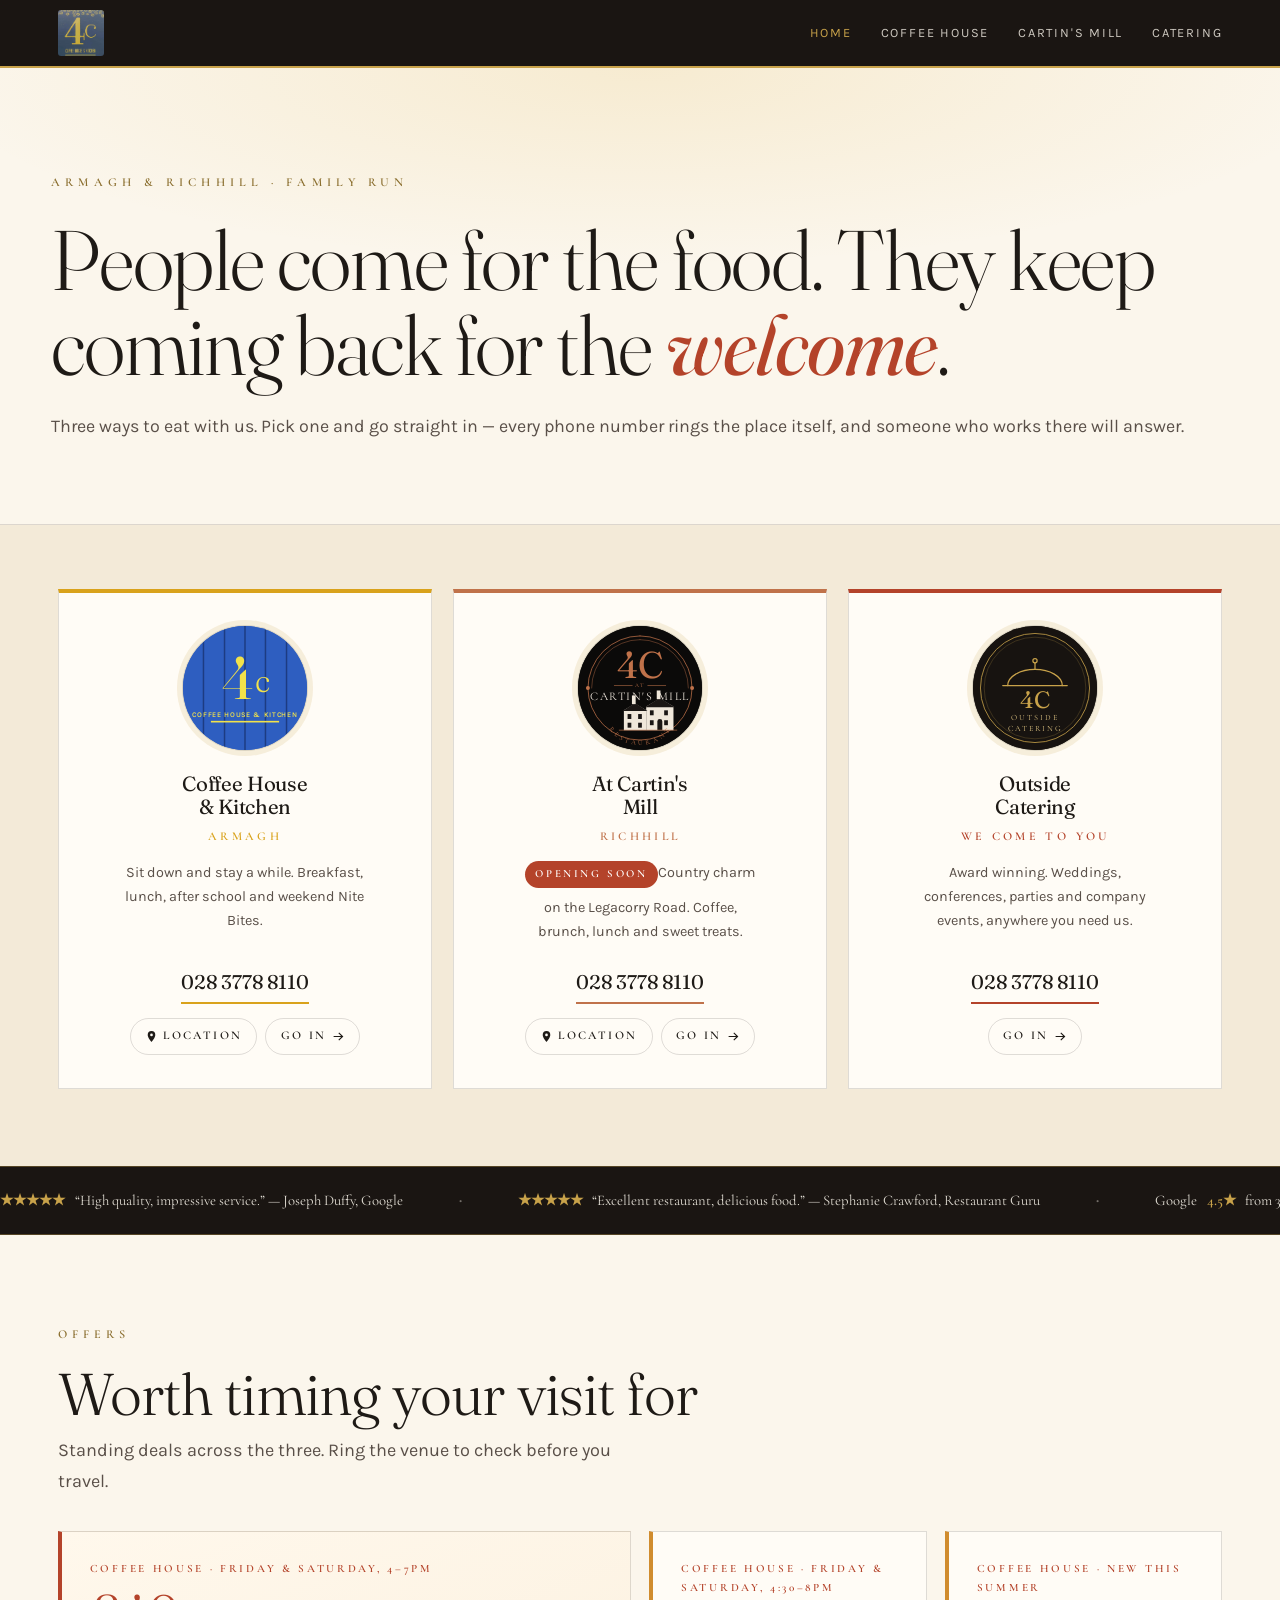
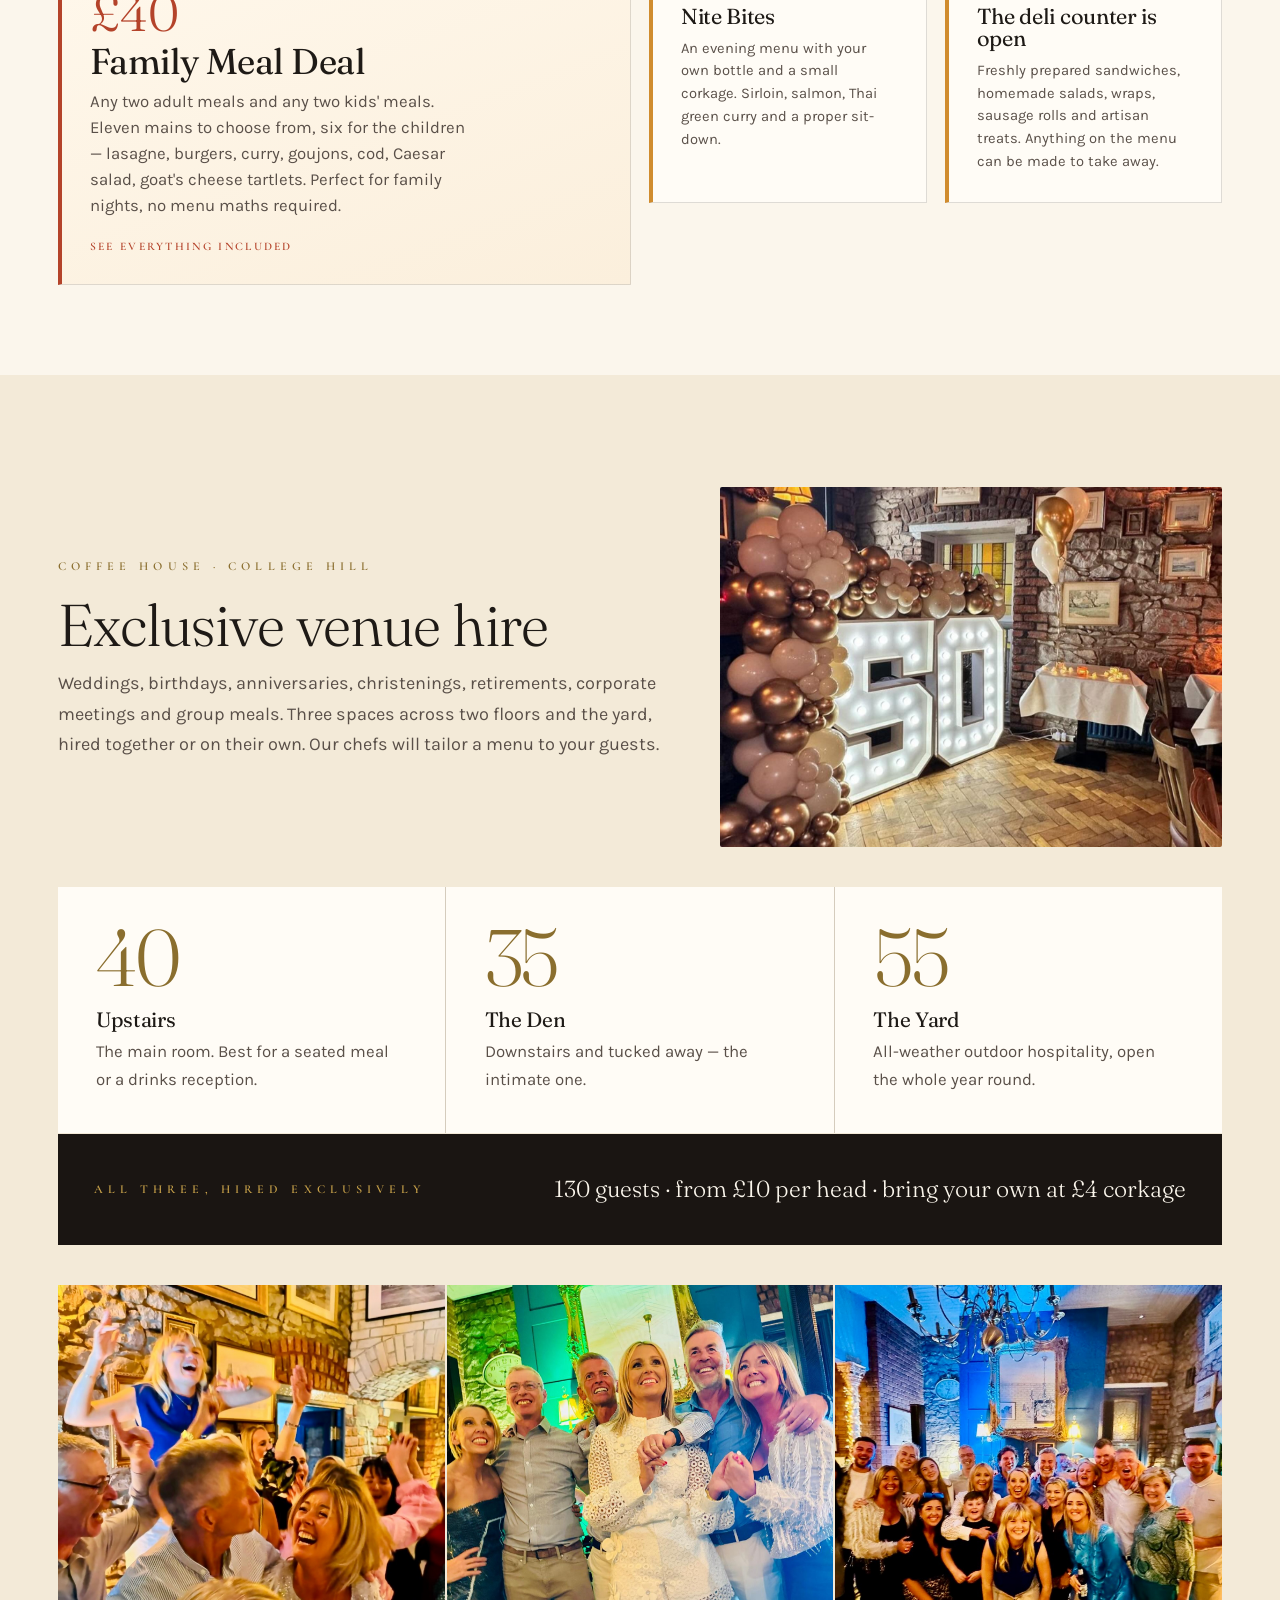
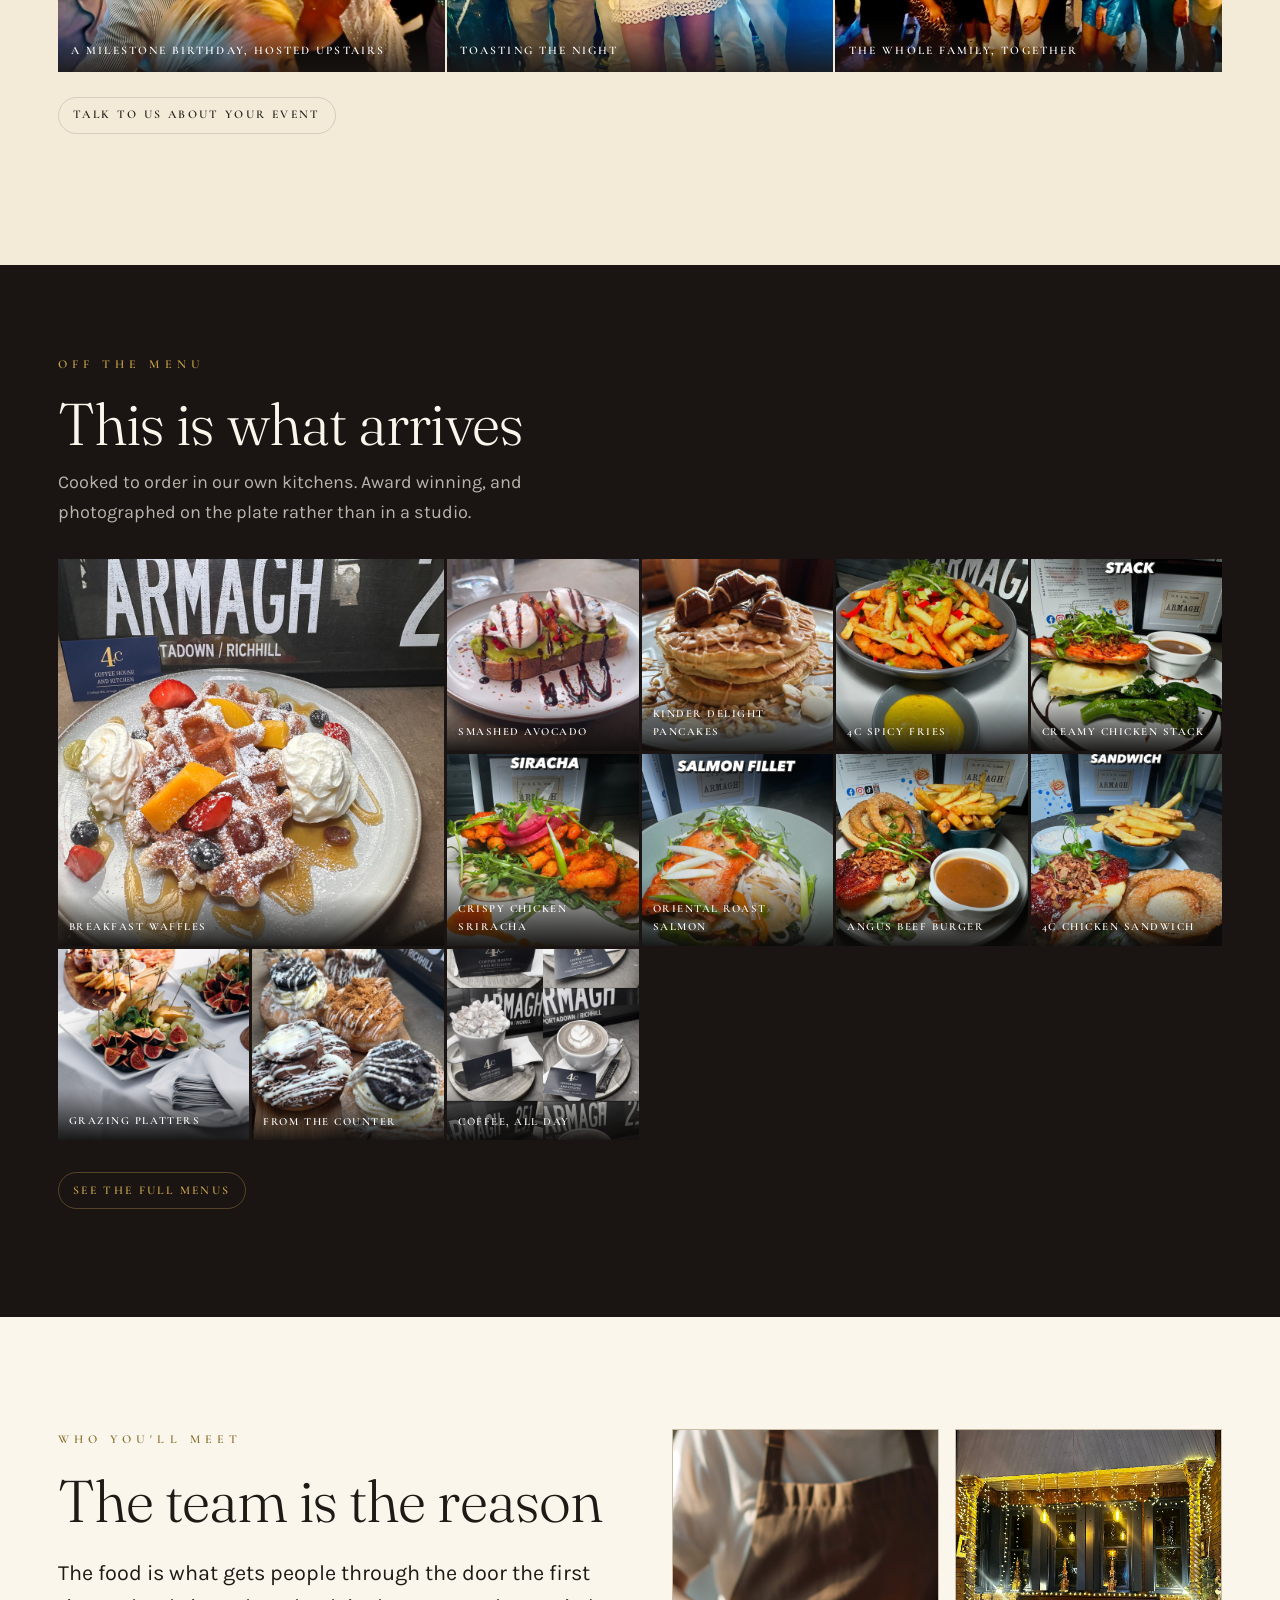
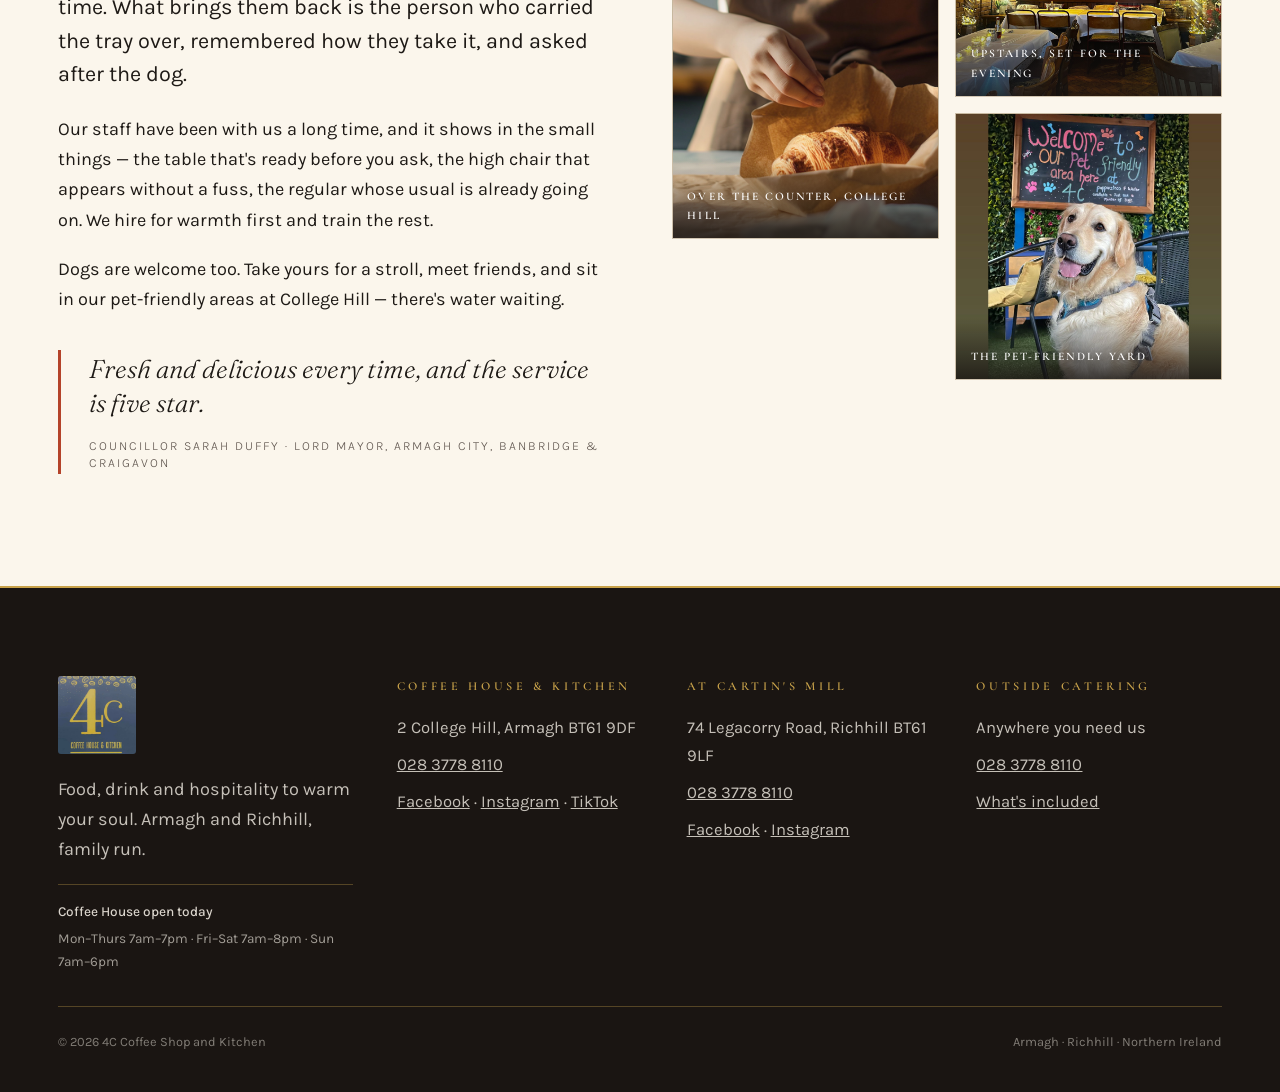
==== commit 3531b08e: "Add the family birthday photos to venue hire, confirmed by the owner Founder confirmed the people in" ====
--- a/index.html
+++ b/index.html
@@ -210,6 +210,7 @@
 <span class="label">All three, hired exclusively</span>
 <strong>130 guests · from £10 per head · bring your own at £4 corkage</strong>
 </div>
+<div class="gallery" style="grid-template-columns:repeat(3,1fr);margin-top:2.5rem"><figure><img src="images/venue-hire-party-1.jpg" alt="A 50th birthday celebration upstairs at 4C" loading="lazy" onerror="this.style.display='none';this.parentNode.classList.add('noimg')"><figcaption>A milestone birthday, hosted upstairs</figcaption></figure><figure><img src="images/venue-hire-party-2.jpg" alt="Guests celebrating at a private party at 4C" loading="lazy" onerror="this.style.display='none';this.parentNode.classList.add('noimg')"><figcaption>Toasting the night</figcaption></figure><figure><img src="images/venue-hire-party-3.jpg" alt="A large group photo at a private celebration at 4C" loading="lazy" onerror="this.style.display='none';this.parentNode.classList.add('noimg')"><figcaption>The whole family, together</figcaption></figure></div>
 <p style="margin-top:1.6rem"><a class="btn" href="coffee-house.html#hire">Talk to us about your event</a></p>
 </div>
 </section>
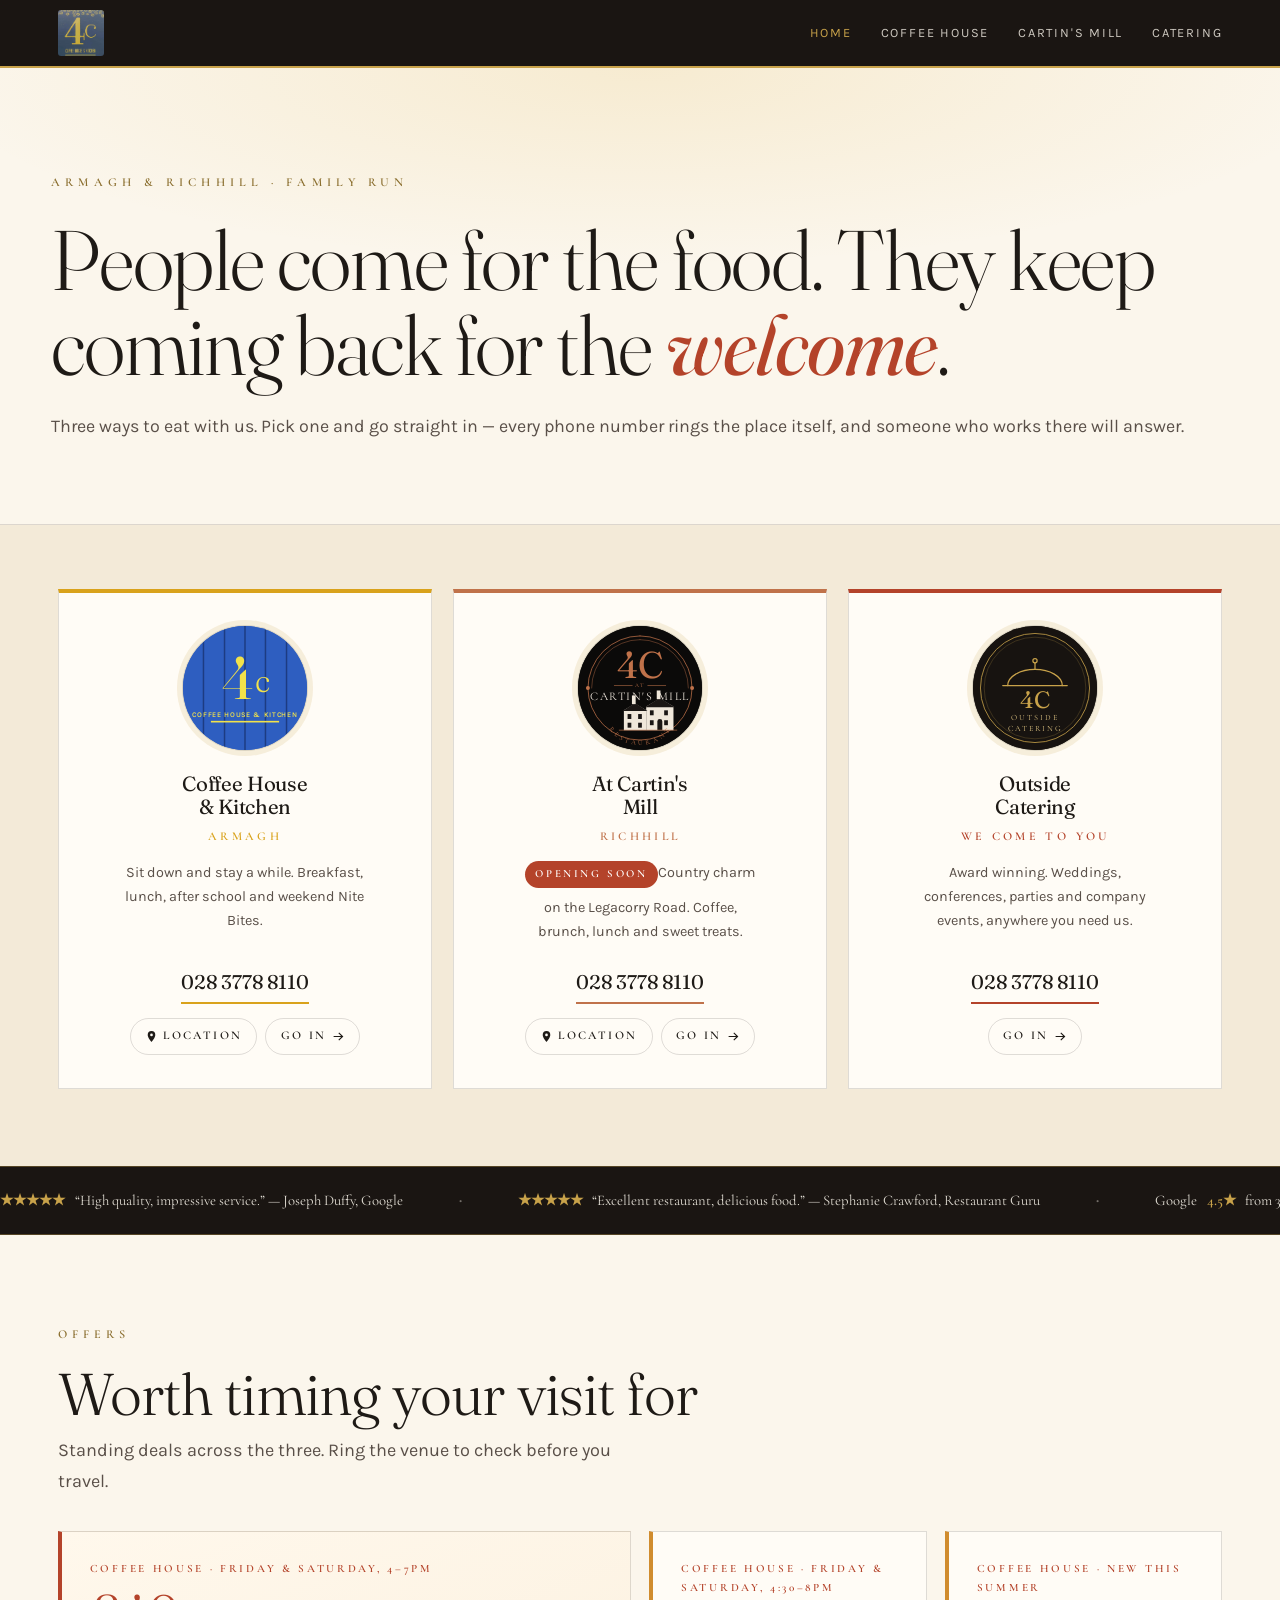
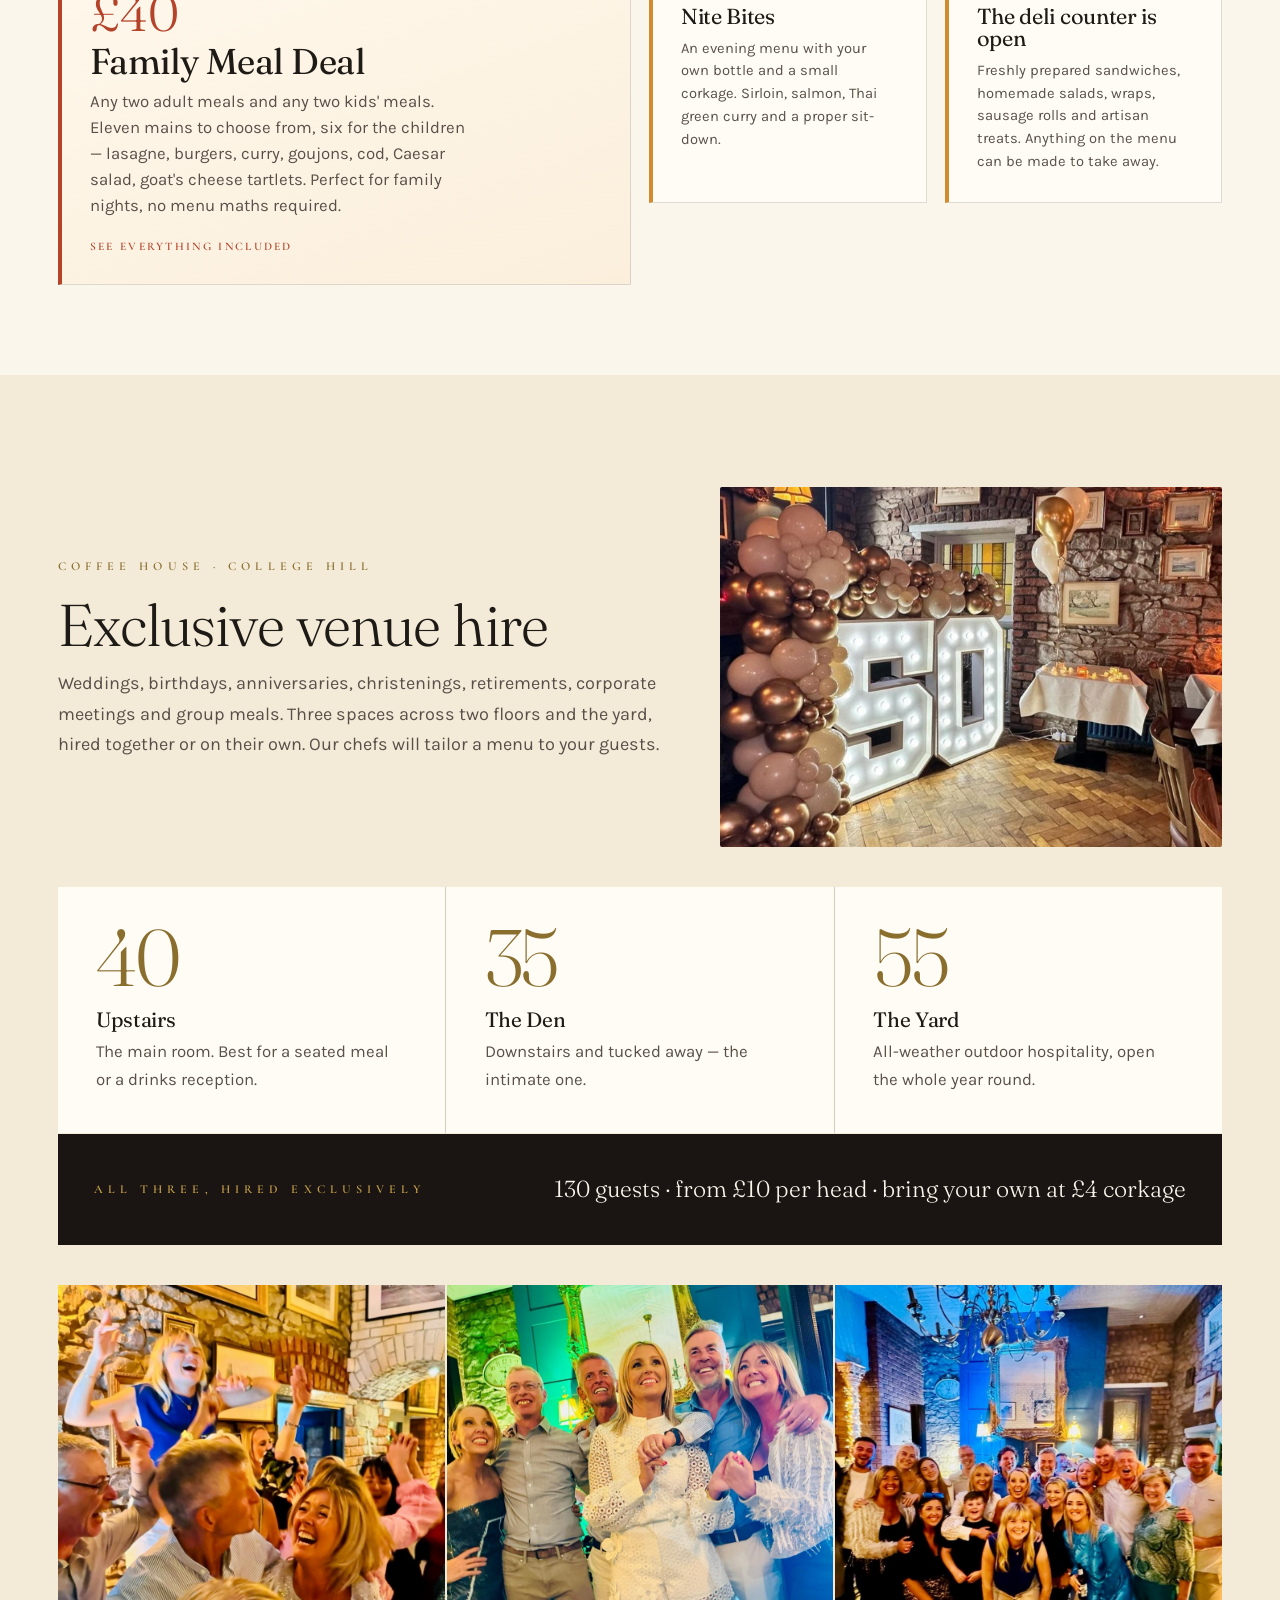
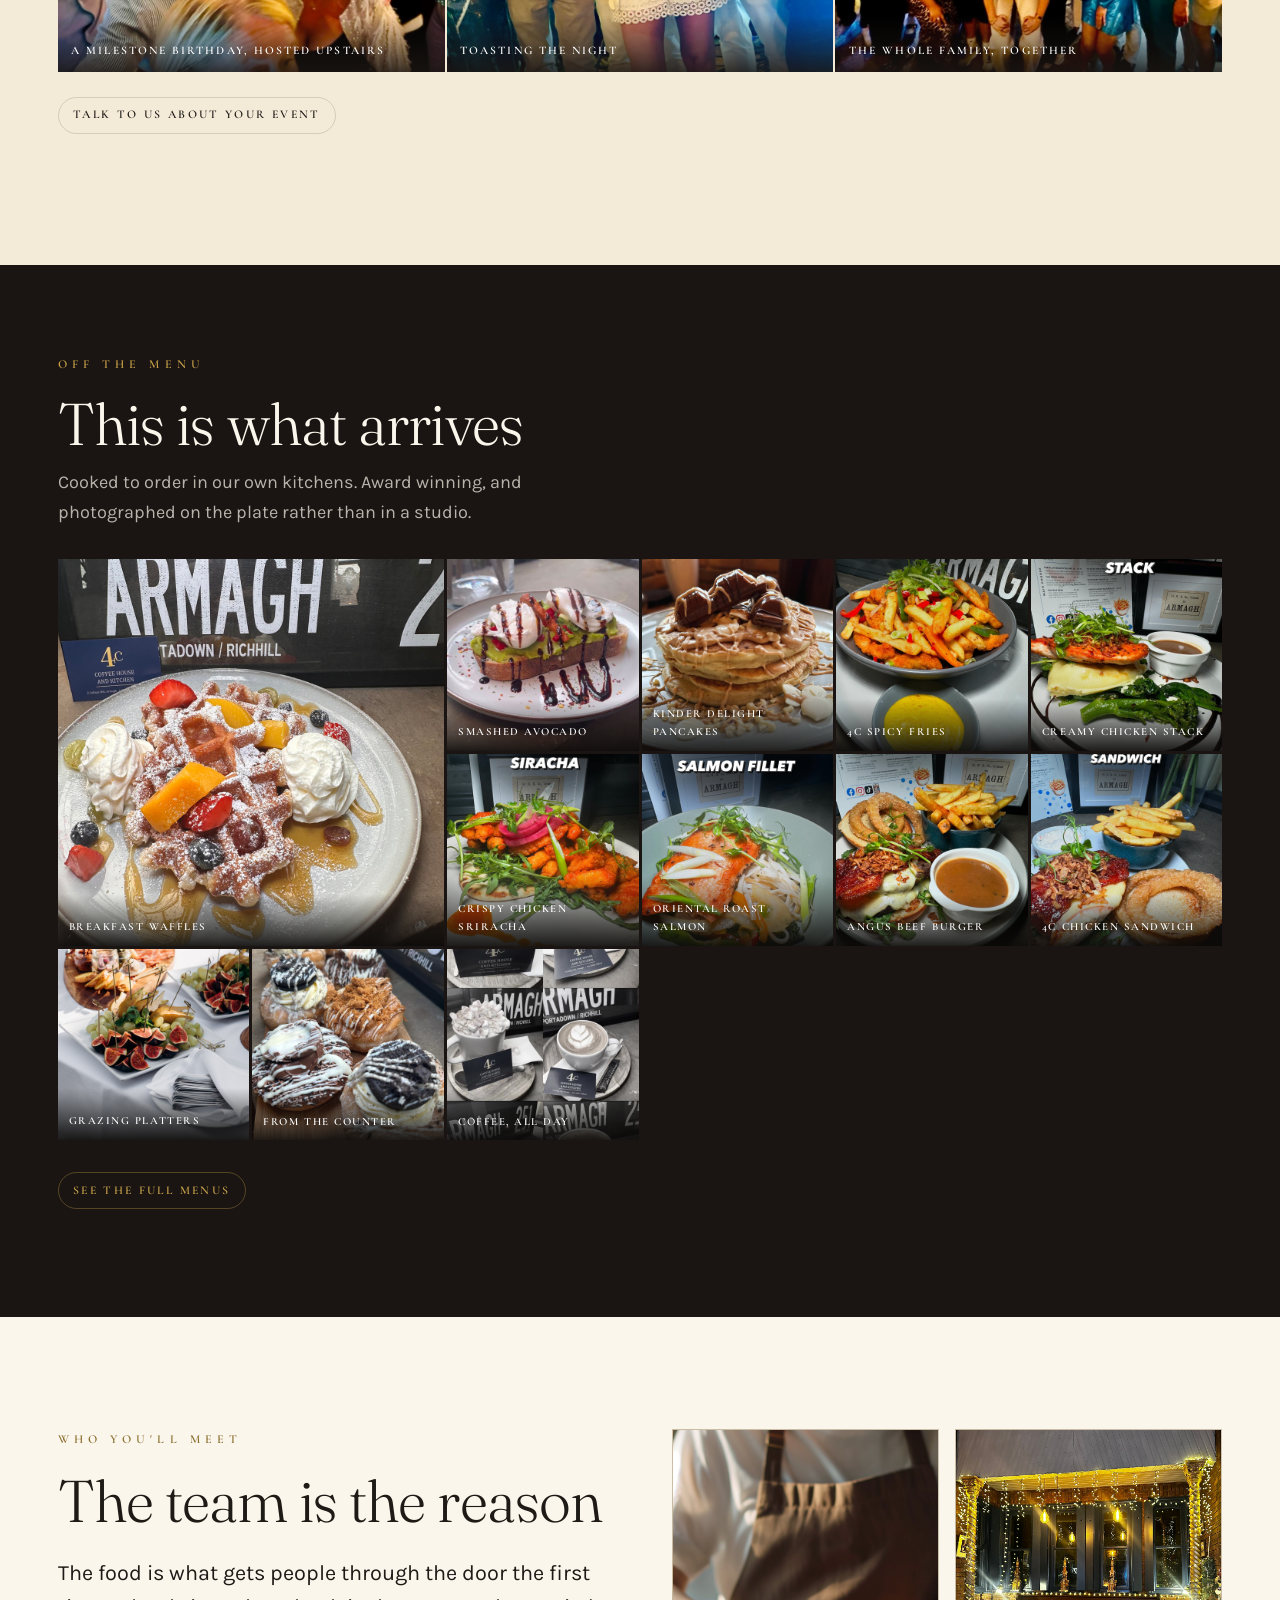
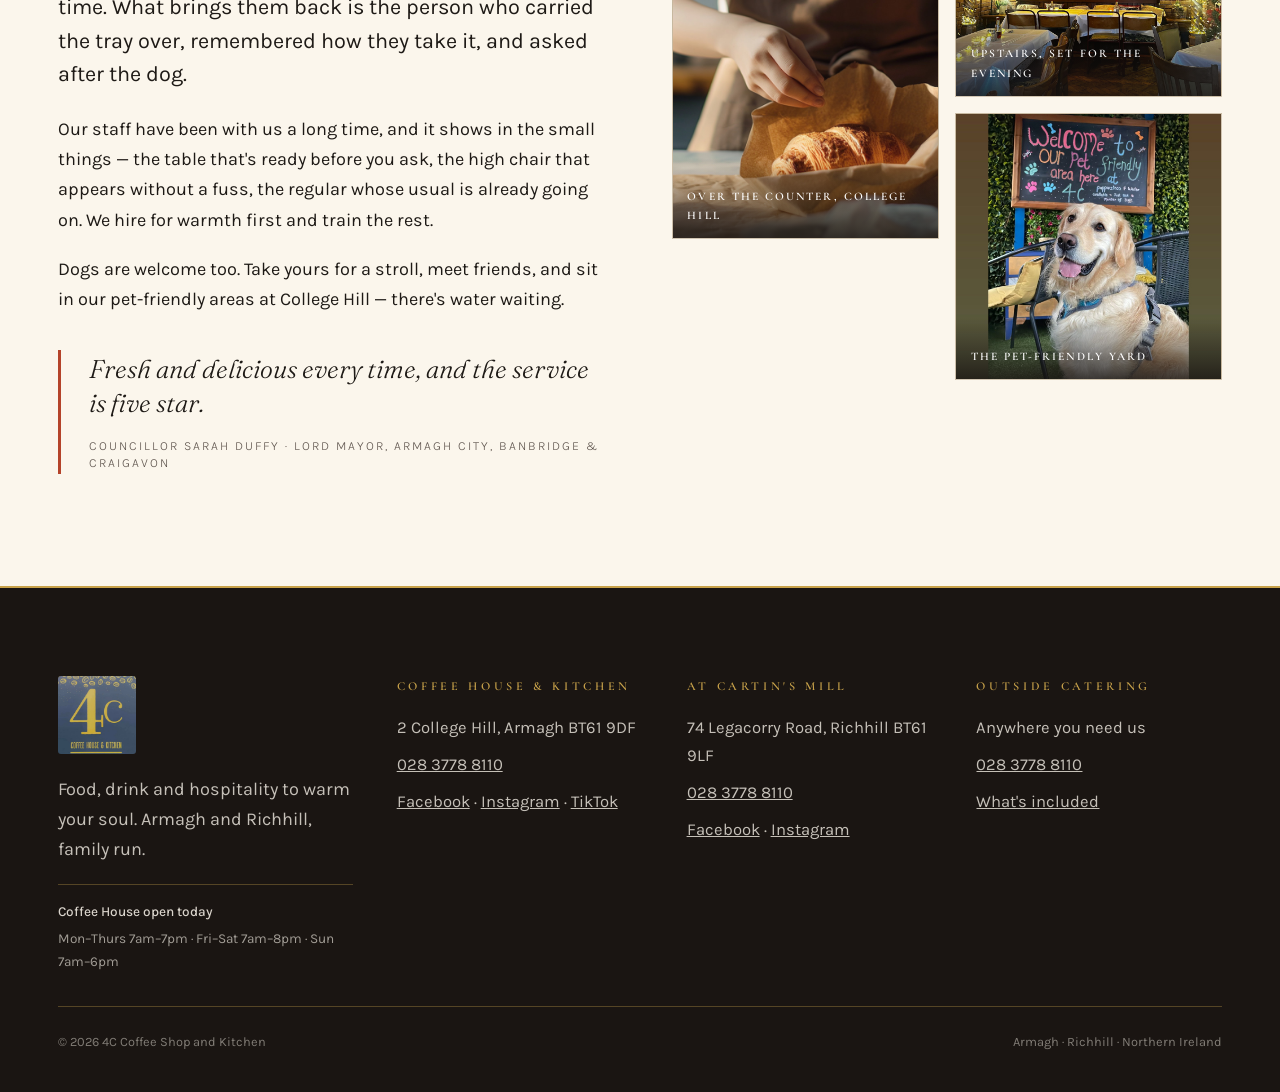
==== commit 2c18a8ee: "Fix critical bug: mobile visitors had no way to navigate the site Found while critically reviewing t" ====
--- a/index.html
+++ b/index.html
@@ -84,7 +84,8 @@
 <a class="brandmark" href="index.html" aria-label="4C, home">
 <img src="images/logo-4c.jpg" alt="4C Coffee House &amp; Kitchen">
 </a>
-<nav>
+<button class="navtoggle" aria-label="Menu" aria-expanded="false" aria-controls="primary-nav" onclick="var n=document.getElementById('primary-nav');var open=n.classList.toggle('nav--open');this.setAttribute('aria-expanded',open);"><span></span><span></span><span></span></button>
+<nav id="primary-nav">
 <a href="index.html" class="here">Home</a>
 <a href="coffee-house.html">Coffee House</a>
 <a href="cartins-mill.html">Cartin's Mill</a>
--- a/styles.css
+++ b/styles.css
@@ -39,7 +39,22 @@
 .masthead nav a{text-decoration:none;font-size:.8rem;letter-spacing:.14em;
 text-transform:uppercase;opacity:.8;transition:.25s}
 .masthead nav a:hover,.masthead nav a.here{opacity:1;color:var(--gold)}
-@media(max-width:1000px){.masthead nav a{display:none}}
+.navtoggle{display:none;background:none;border:0;padding:.5rem;margin-left:auto;
+cursor:pointer;flex-direction:column;justify-content:center;gap:5px}
+.navtoggle span{display:block;width:22px;height:2px;background:var(--cream);transition:.25s}
+.navtoggle[aria-expanded="true"] span:nth-child(1){transform:translateY(7px) rotate(45deg)}
+.navtoggle[aria-expanded="true"] span:nth-child(2){opacity:0}
+.navtoggle[aria-expanded="true"] span:nth-child(3){transform:translateY(-7px) rotate(-45deg)}
+@media(max-width:1000px){
+.navtoggle{display:flex}
+.masthead nav{position:absolute;top:66px;left:0;right:0;margin-left:0;
+background:var(--espresso);flex-direction:column;align-items:stretch;gap:0;
+max-height:0;overflow:hidden;transition:max-height .3s ease;
+border-bottom:2px solid var(--gold)}
+.masthead nav.nav--open{max-height:320px}
+.masthead nav a{display:block!important;padding:1.05rem var(--gutter);
+border-top:1px solid var(--hairline-gold);font-size:.85rem}
+}
 .hero{background:var(--cream);color:var(--ink);position:relative;overflow:hidden;
 padding:clamp(3.5rem,9vw,6.5rem) 0 clamp(2.5rem,5vw,4rem);
 border-bottom:1px solid var(--hairline)}
